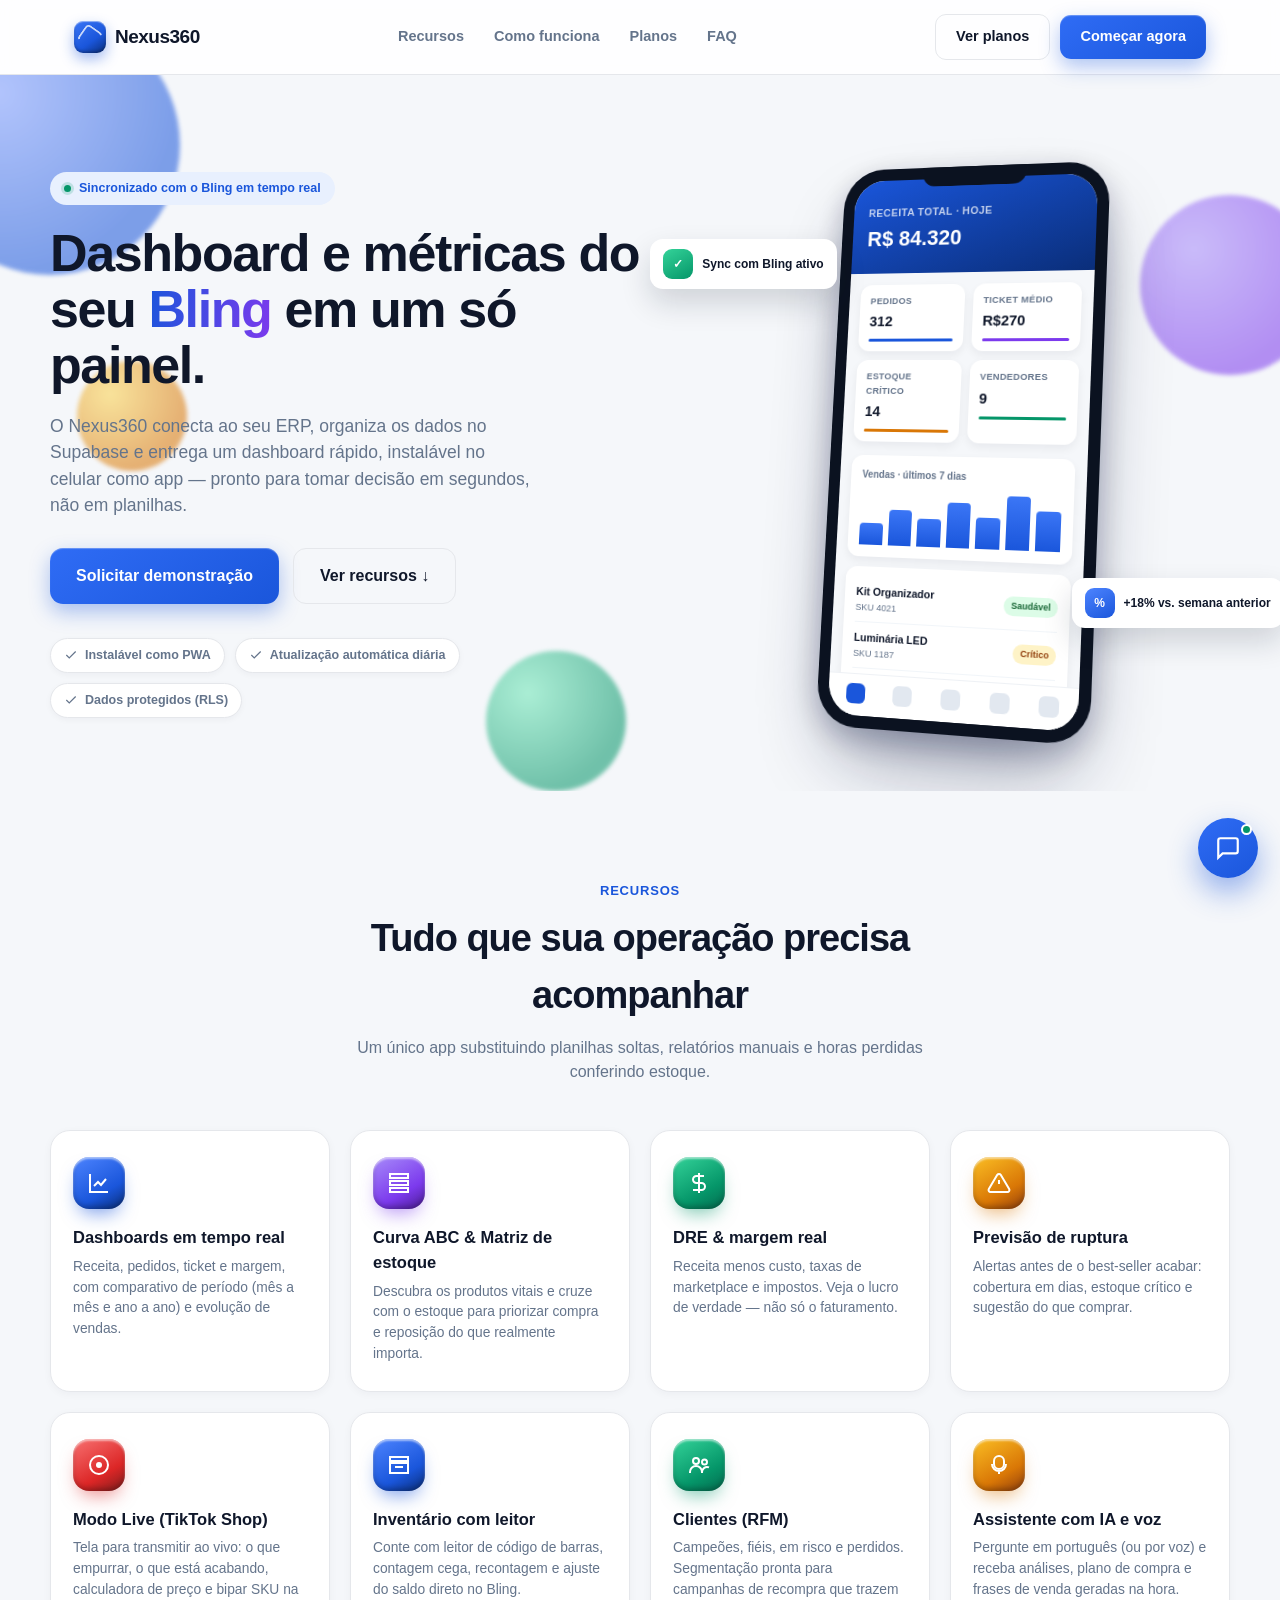
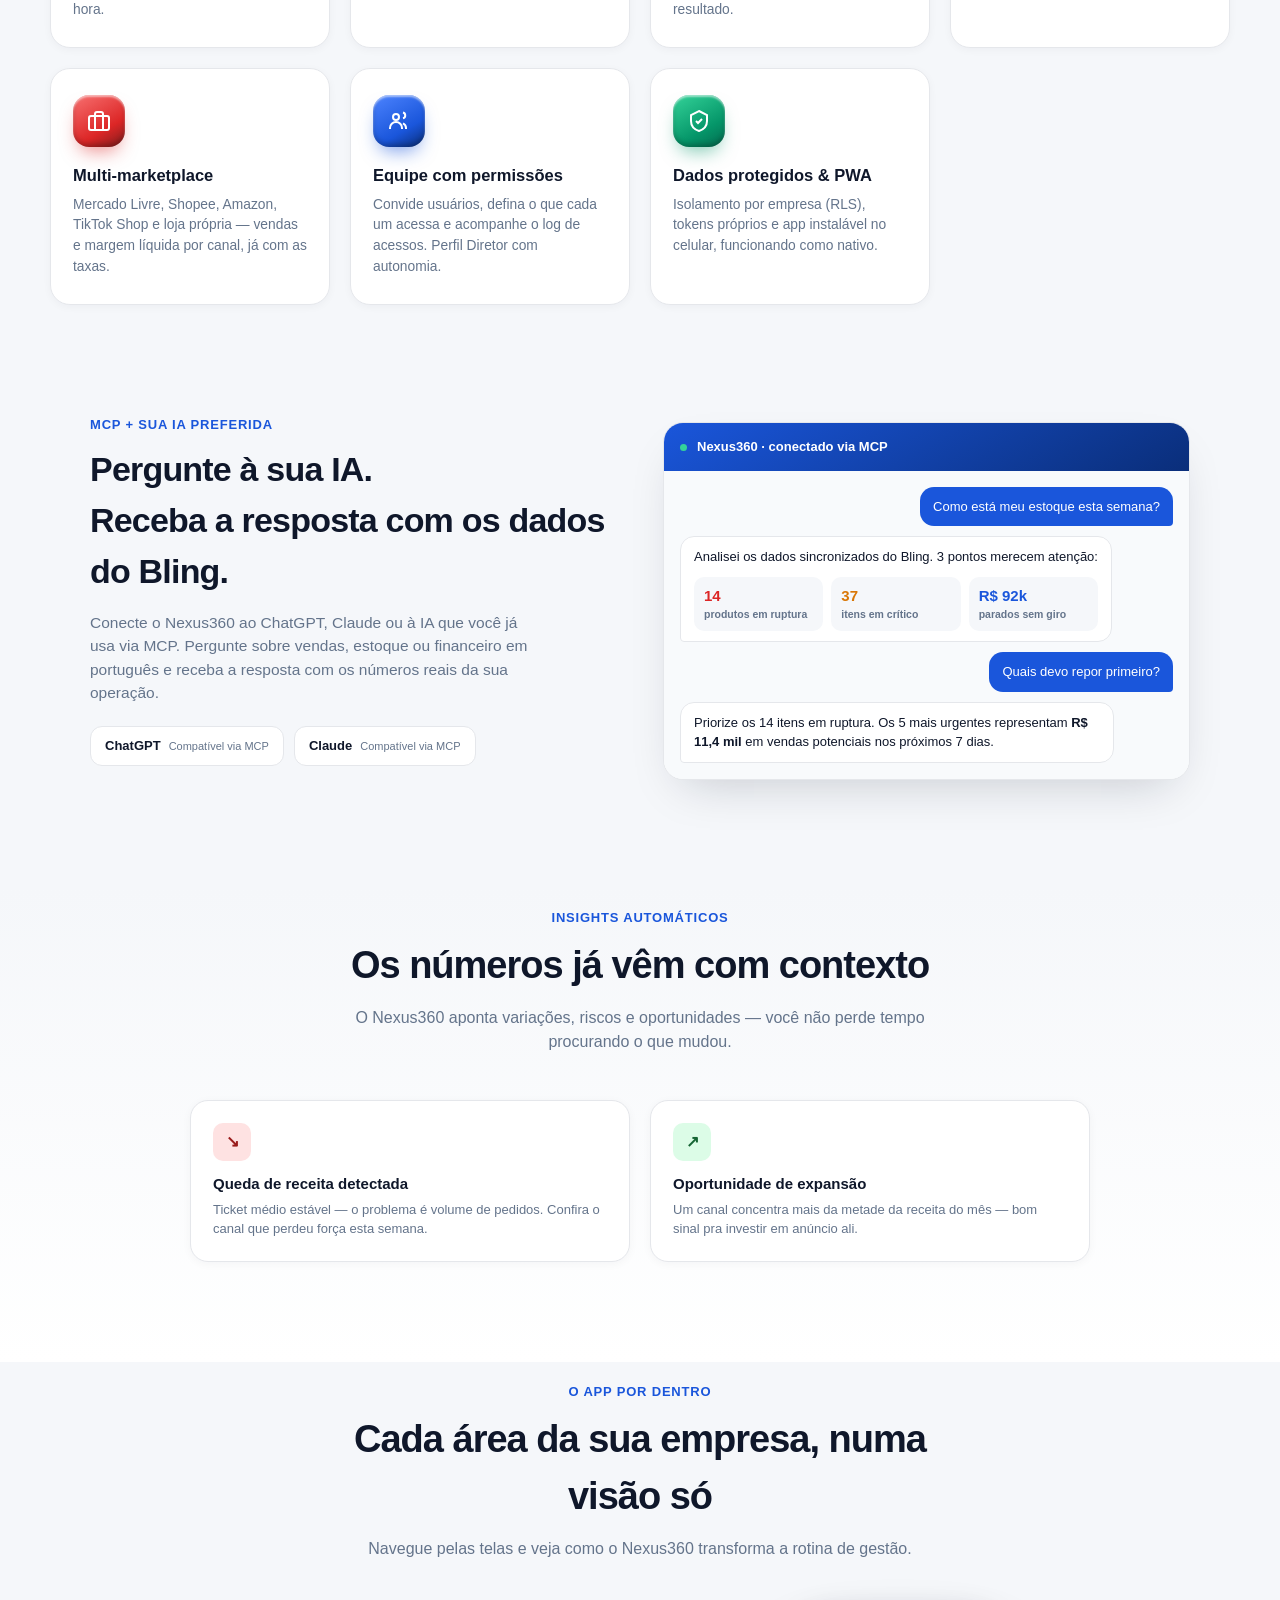
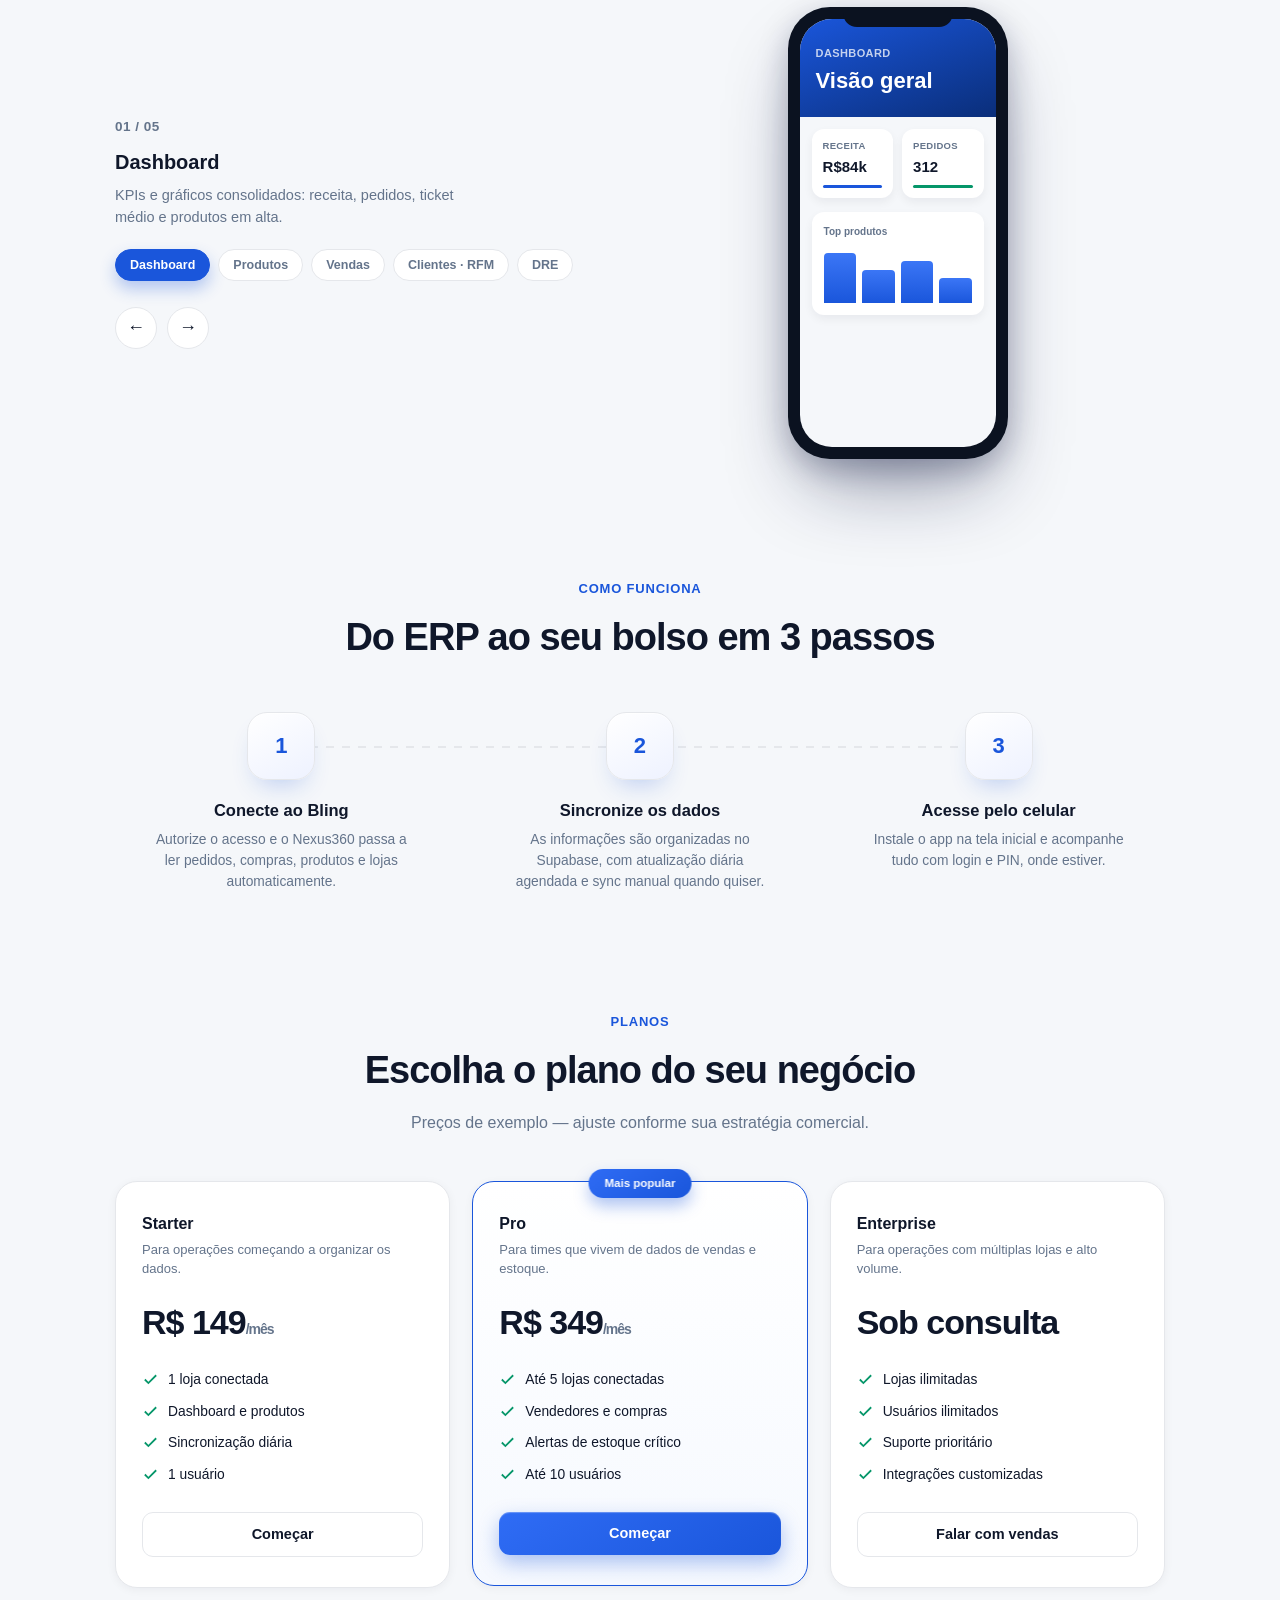
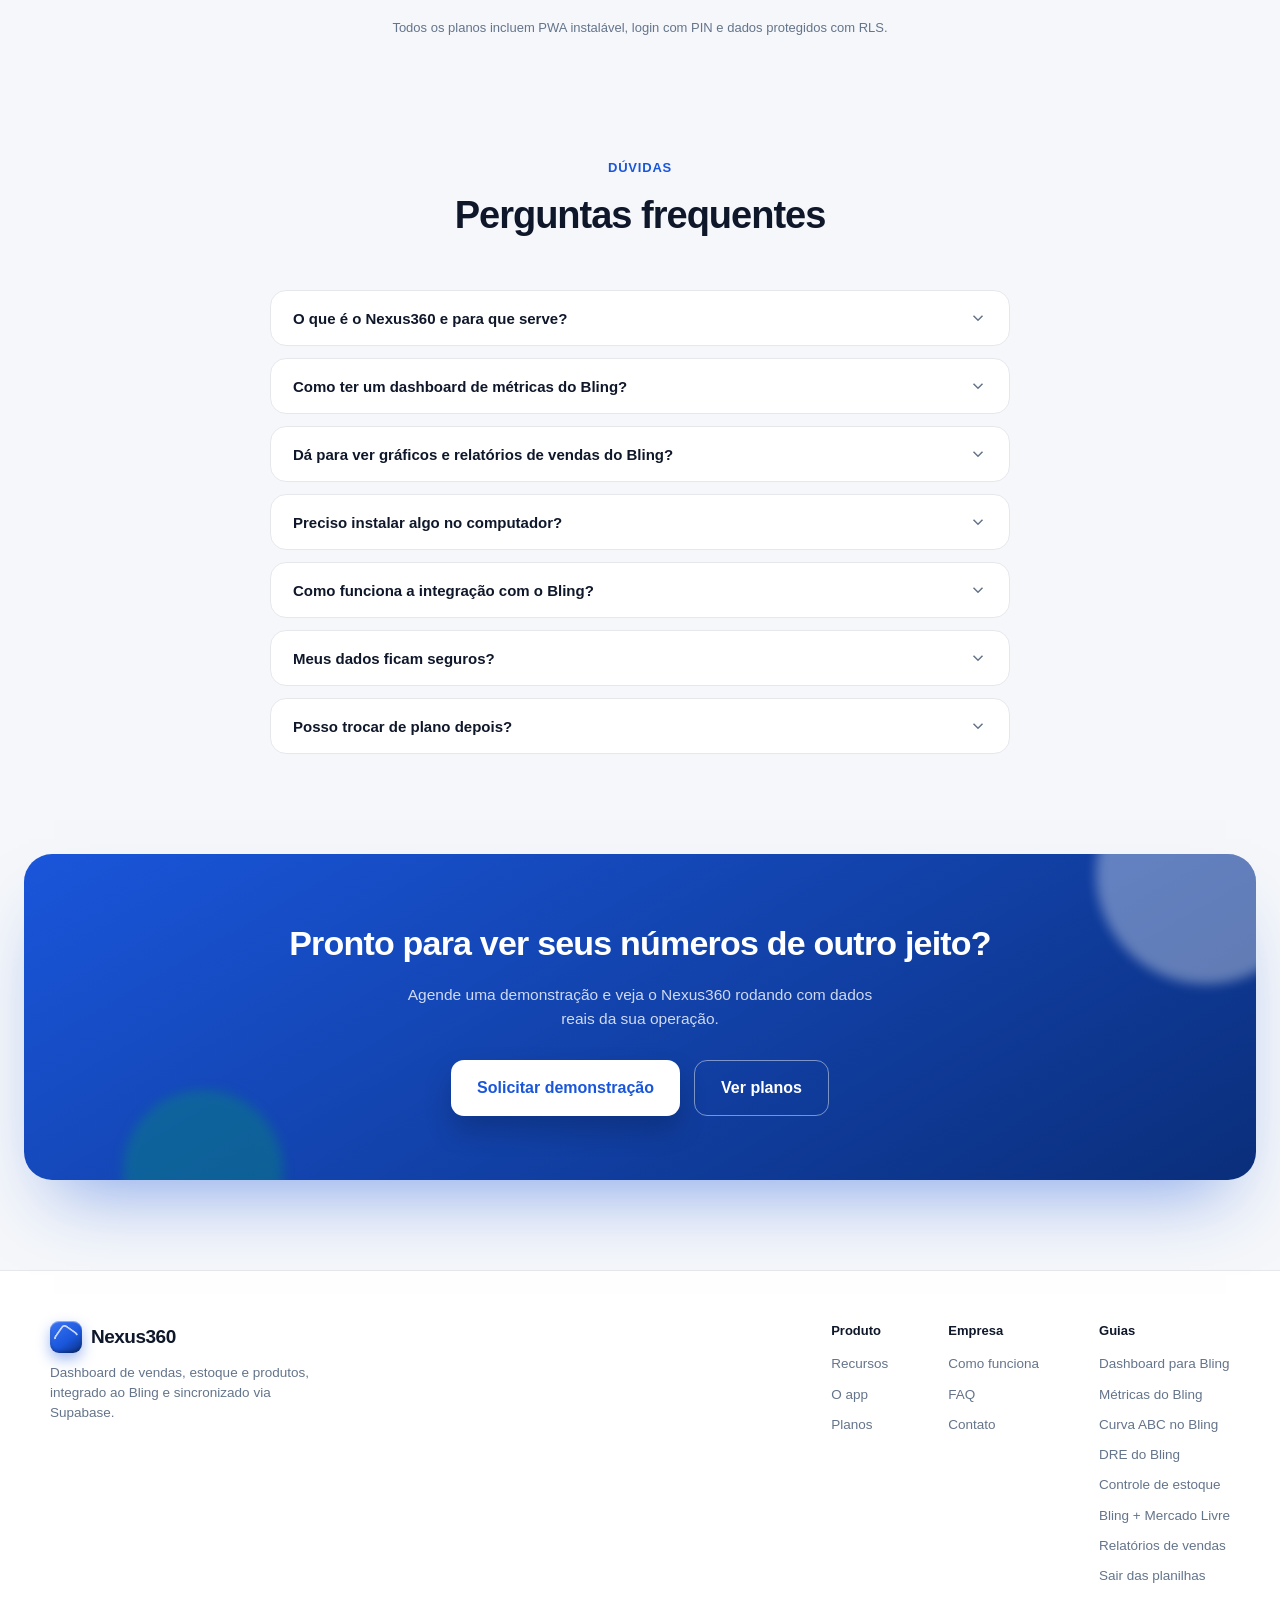
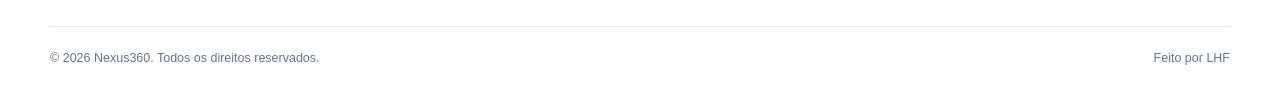
==== index.html @ 800cdcf2 "Adiciona seção MCP+IA, insights automáticos e carrossel de telas do app Inspirado no bierp.com.br, m" ====
<!DOCTYPE html>
<!-- build: 2026-07-01-2 -->
<html lang="pt-BR">
<head>
<meta charset="UTF-8">
<meta name="viewport" content="width=device-width, initial-scale=1.0">
<title>Nexus360 — Dashboard e Métricas para Bling | Vendas, Estoque, Curva ABC e DRE</title>
<meta name="description" content="Dashboard e métricas para o Bling: vendas, estoque, Curva ABC, DRE, margem real e previsão de ruptura. Integra ao Bling e aos marketplaces (Mercado Livre, Shopee, Amazon, TikTok Shop). Teste grátis 7 dias.">
<meta name="keywords" content="dashboard bling, métricas bling, relatórios bling, app para bling, curva ABC bling, DRE ecommerce, dashboard mercado livre, gestão de estoque bling, Nexus360">
<link rel="canonical" href="https://store.nexus360saas.com.br/">
<meta name="robots" content="index, follow">
<meta name="author" content="Nexus360">
<!-- Open Graph -->
<meta property="og:type" content="website">
<meta property="og:site_name" content="Nexus360">
<meta property="og:title" content="Nexus360 — Dashboard e Métricas para Bling">
<meta property="og:description" content="Vendas, estoque, Curva ABC, DRE e previsão de ruptura direto do seu Bling. Multi-marketplace. Teste grátis por 7 dias.">
<meta property="og:url" content="https://store.nexus360saas.com.br/">
<meta property="og:image" content="https://store.nexus360saas.com.br/icon-512.png">
<meta property="og:locale" content="pt_BR">
<meta name="twitter:card" content="summary_large_image">
<meta name="twitter:title" content="Nexus360 — Dashboard e Métricas para Bling">
<meta name="twitter:description" content="Dashboards, Curva ABC, DRE e previsão de ruptura direto do seu Bling. Teste grátis 7 dias.">
<meta name="twitter:image" content="https://store.nexus360saas.com.br/icon-512.png">
<!-- Dados estruturados: ajuda o Google a entender que é um software -->
<script type="application/ld+json">
{
  "@context": "https://schema.org",
  "@type": "SoftwareApplication",
  "name": "Nexus360",
  "applicationCategory": "BusinessApplication",
  "operatingSystem": "Web, Android, iOS",
  "description": "Dashboard e métricas para o Bling: vendas, estoque, Curva ABC, DRE, margem real e previsão de ruptura, integrado a Mercado Livre, Shopee, Amazon e TikTok Shop.",
  "url": "https://store.nexus360saas.com.br/",
  "inLanguage": "pt-BR",
  "offers": [
    { "@type": "Offer", "name": "Basic", "price": "149.90", "priceCurrency": "BRL" },
    { "@type": "Offer", "name": "Pro", "price": "399.90", "priceCurrency": "BRL" }
  ],
  "featureList": "Dashboards em tempo real, Curva ABC, DRE e margem real, Previsão de ruptura, Clientes RFM, Modo Live TikTok, Inventário com leitor, Integração Bling e marketplaces"
}
</script>
<script type="application/ld+json">
{
  "@context": "https://schema.org",
  "@type": "FAQPage",
  "mainEntity": [
    { "@type": "Question", "name": "O que é o Nexus360 e para que serve?", "acceptedAnswer": { "@type": "Answer", "text": "O Nexus360 é um dashboard e painel de métricas para o Bling. Transforma os dados do ERP em gráficos e relatórios: vendas, estoque, Curva ABC, DRE, margem real e previsão de ruptura, em tempo real." } },
    { "@type": "Question", "name": "Como ter um dashboard de métricas do Bling?", "acceptedAnswer": { "@type": "Answer", "text": "Crie sua conta, conecte o Bling em um clique e o Nexus360 monta o dashboard do Bling automaticamente, com faturamento, ticket médio, produtos mais vendidos e estoque em gráficos." } },
    { "@type": "Question", "name": "Dá para ver gráficos e relatórios de vendas do Bling?", "acceptedAnswer": { "@type": "Answer", "text": "Sim. Curva ABC, DRE com margem real, vendas por canal (Mercado Livre, Shopee, Amazon, TikTok Shop), evolução no tempo, RFM de clientes e cobertura de estoque, com download em PDF e Excel." } },
    { "@type": "Question", "name": "Como funciona a integração com o Bling?", "acceptedAnswer": { "@type": "Answer", "text": "Você autoriza o acesso via OAuth do Bling. Depois o Nexus360 sincroniza pedidos, compras, produtos e lojas automaticamente, com atualização diária e opção de sync manual." } }
  ]
}
</script>
<style>
:root{
  --blue:#1a56db;--blue2:#0a2e7a;--blue-l:#e8f0fe;
  --green:#059669;--orange:#d97706;--purple:#7c3aed;--red:#dc2626;
  --bg:#f5f7fa;--card:#ffffff;--text:#0f172a;--t2:#64748b;--bdr:#e5e7eb;
  --r:18px;
}
*{box-sizing:border-box;margin:0;padding:0}
html{scroll-behavior:smooth}
body{font-family:-apple-system,BlinkMacSystemFont,'Segoe UI',Roboto,sans-serif;background:var(--bg);color:var(--text);line-height:1.5;overflow-x:hidden}
a{text-decoration:none;color:inherit}
img{max-width:100%;display:block}
.wrap{max-width:1180px;margin:0 auto;padding:0 24px}
section{position:relative}

/* ---------- NAV ---------- */
header{position:sticky;top:0;z-index:100;background:rgba(255,255,255,.85);backdrop-filter:blur(10px);border-bottom:1px solid var(--bdr)}
nav{display:flex;align-items:center;justify-content:space-between;padding:14px 24px;max-width:1180px;margin:0 auto}
.logo{display:flex;align-items:center;gap:9px;font-weight:800;font-size:19px;letter-spacing:-.5px}
.logo-mark{width:32px;height:32px;border-radius:9px;background:linear-gradient(145deg,#3b76f6,var(--blue) 60%,var(--blue2));box-shadow:0 6px 14px rgba(26,86,219,.4), inset 0 1px 1px rgba(255,255,255,.5), inset 0 -2px 3px rgba(0,0,0,.25);position:relative}
.logo-mark::after{content:"";position:absolute;inset:6px;border-radius:5px;border:2px solid rgba(255,255,255,.75);border-right-color:transparent;border-bottom-color:transparent;transform:rotate(35deg)}
.nav-links{display:flex;gap:30px;font-size:14.5px;font-weight:600;color:var(--t2)}
.nav-links a:hover{color:var(--blue)}
.nav-cta{display:flex;gap:10px;align-items:center}
.btn{display:inline-flex;align-items:center;justify-content:center;gap:8px;padding:11px 20px;border-radius:11px;font-weight:700;font-size:14.5px;border:none;cursor:pointer;transition:transform .15s,box-shadow .15s}
.btn-primary{background:linear-gradient(145deg,#2f6cf5,var(--blue));color:#fff;box-shadow:0 8px 20px rgba(26,86,219,.35), inset 0 1px 1px rgba(255,255,255,.3)}
.btn-primary:hover{transform:translateY(-2px);box-shadow:0 12px 26px rgba(26,86,219,.45)}
.btn-ghost{background:transparent;color:var(--text);border:1.5px solid var(--bdr)}
.btn-ghost:hover{border-color:var(--blue);color:var(--blue)}
.btn-lg{padding:15px 26px;font-size:16px;border-radius:13px}
.menu-btn{display:none;background:none;border:none;font-size:22px;cursor:pointer}

/* ---------- HERO ---------- */
.hero{padding:84px 24px 60px;overflow:hidden;position:relative}
.hero-bg{position:absolute;inset:0;z-index:0;pointer-events:none}
.blob{position:absolute;border-radius:50%;filter:blur(2px);opacity:.55;animation:float 9s ease-in-out infinite}
.blob1{width:260px;height:260px;top:-60px;left:-80px;background:radial-gradient(circle at 30% 30%,#7c9bff,var(--blue) 70%);animation-delay:0s}
.blob2{width:180px;height:180px;top:120px;right:-40px;background:radial-gradient(circle at 30% 30%,#a78bfa,var(--purple) 70%);animation-delay:2s}
.blob3{width:140px;height:140px;bottom:0;left:38%;background:radial-gradient(circle at 30% 30%,#6ee7b7,var(--green) 70%);animation-delay:4s}
.blob4{width:110px;height:110px;top:40%;left:6%;background:radial-gradient(circle at 30% 30%,#fcd34d,var(--orange) 70%);animation-delay:1s}
@keyframes float{0%,100%{transform:translateY(0) translateX(0) rotate(0deg)}33%{transform:translateY(-24px) translateX(14px) rotate(8deg)}66%{transform:translateY(14px) translateX(-10px) rotate(-6deg)}}

.hero-grid{position:relative;z-index:1;display:grid;grid-template-columns:1.05fr .95fr;gap:50px;align-items:center;max-width:1180px;margin:0 auto}
.eyebrow{display:inline-flex;align-items:center;gap:8px;background:var(--blue-l);color:var(--blue);font-weight:700;font-size:12.5px;padding:7px 14px;border-radius:100px;margin-bottom:20px}
.eyebrow .dot{width:7px;height:7px;border-radius:50%;background:var(--green);box-shadow:0 0 0 3px rgba(5,150,105,.18)}
.hero h1{font-size:clamp(32px,4.4vw,52px);font-weight:800;letter-spacing:-1.4px;line-height:1.08;margin-bottom:20px}
.hero h1 span{background:linear-gradient(100deg,var(--blue),var(--purple));-webkit-background-clip:text;background-clip:text;color:transparent}
.hero p.lead{font-size:17.5px;color:var(--t2);max-width:490px;margin-bottom:30px}
.hero-actions{display:flex;gap:14px;flex-wrap:wrap;margin-bottom:34px}
.hero-note{font-size:13px;color:var(--t2);display:flex;align-items:center;gap:8px}
.badges-row{display:flex;flex-wrap:wrap;gap:10px;margin-top:26px}
.mini-badge{display:flex;align-items:center;gap:7px;background:#fff;border:1px solid var(--bdr);border-radius:100px;padding:7px 13px;font-size:12.5px;font-weight:600;color:var(--t2);box-shadow:0 2px 6px rgba(15,23,42,.04)}
.mini-badge svg{width:14px;height:14px;flex-shrink:0}

/* 3D phone */
.phone-stage{perspective:1400px;display:flex;justify-content:center;position:relative}
.phone{width:280px;height:572px;background:#0b1220;border-radius:42px;padding:12px;box-shadow:0 40px 80px -20px rgba(10,20,60,.45),0 10px 30px rgba(10,20,60,.25);transform:rotateY(-16deg) rotateX(6deg) rotateZ(1deg);transform-style:preserve-3d;transition:transform .15s ease-out;position:relative}
.phone::before{content:"";position:absolute;left:50%;top:0;transform:translateX(-50%);width:110px;height:20px;background:#0b1220;border-radius:0 0 14px 14px;z-index:3}
.phone-screen{width:100%;height:100%;background:var(--bg);border-radius:32px;overflow:hidden;position:relative}
.ph-topbar{background:linear-gradient(160deg,var(--blue) 0%,var(--blue2) 100%);padding:26px 16px 20px;color:#fff}
.ph-topbar .ttl{font-size:11px;opacity:.75;font-weight:600;letter-spacing:.4px}
.ph-topbar .val{font-size:22px;font-weight:800;margin-top:2px}
.ph-kpis{display:grid;grid-template-columns:1fr 1fr;gap:9px;padding:12px}
.ph-kpi{background:#fff;border-radius:12px;padding:10px 11px;box-shadow:0 4px 10px rgba(15,23,42,.06)}
.ph-kpi .l{font-size:9.5px;color:var(--t2);font-weight:700;text-transform:uppercase;letter-spacing:.3px}
.ph-kpi .v{font-size:15px;font-weight:800;margin-top:3px}
.ph-kpi .bar{height:3px;border-radius:2px;margin-top:7px}
.ph-chart{margin:2px 12px 10px;background:#fff;border-radius:12px;padding:12px;box-shadow:0 4px 10px rgba(15,23,42,.06)}
.ph-chart .l{font-size:10px;font-weight:700;color:var(--t2);margin-bottom:8px}
.ph-bars{display:flex;align-items:flex-end;gap:6px;height:56px}
.ph-bars i{flex:1;background:linear-gradient(180deg,#3b76f6,var(--blue));border-radius:4px 4px 0 0}
.ph-list{margin:0 12px;background:#fff;border-radius:12px;padding:10px 12px;box-shadow:0 4px 10px rgba(15,23,42,.06)}
.ph-row{display:flex;justify-content:space-between;align-items:center;padding:7px 0;border-bottom:1px solid #f1f5f9;font-size:11px}
.ph-row:last-child{border:none}
.ph-row .nm{font-weight:700}
.ph-row .sub{font-size:9.5px;color:var(--t2)}
.ph-row .tag{font-size:9px;font-weight:800;padding:3px 7px;border-radius:100px}
.tag-ok{background:#dcfce7;color:#166534}
.tag-warn{background:#fef3c7;color:#92400e}
.ph-nav{position:absolute;bottom:0;left:0;right:0;background:#fff;border-top:1px solid #eef1f5;display:flex;justify-content:space-around;padding:9px 4px 12px}
.ph-nav .it{width:20px;height:20px;border-radius:6px;background:#e2e8f0}
.ph-nav .it.on{background:var(--blue)}
.float-chip{position:absolute;background:#fff;border-radius:13px;padding:10px 13px;box-shadow:0 14px 30px rgba(15,23,42,.16);display:flex;align-items:center;gap:9px;font-size:12px;font-weight:700;animation:chipfloat 4.5s ease-in-out infinite}
.float-chip .ic{width:30px;height:30px;border-radius:9px;display:flex;align-items:center;justify-content:center;color:#fff;flex-shrink:0}
.chip1{top:14%;left:-8%;animation-delay:0s}
.chip2{bottom:18%;right:-10%;animation-delay:1.5s}
@keyframes chipfloat{0%,100%{transform:translateY(0)}50%{transform:translateY(-12px)}}

/* ---------- SECTION HEAD ---------- */
.sec-head{text-align:center;max-width:640px;margin:0 auto 46px}
.sec-tag{color:var(--blue);font-weight:700;font-size:13px;text-transform:uppercase;letter-spacing:.8px;margin-bottom:10px}
.sec-head h2{font-size:clamp(26px,3.4vw,38px);font-weight:800;letter-spacing:-1px;margin-bottom:12px}
.sec-head p{color:var(--t2);font-size:16px}

/* ---------- FEATURES (3D patch cards) ---------- */
.features{padding:90px 24px}
.feat-grid{display:grid;grid-template-columns:repeat(4,1fr);gap:20px;max-width:1180px;margin:0 auto}
.feat-card{background:var(--card);border-radius:20px;padding:26px 22px;border:1px solid var(--bdr);transform-style:preserve-3d;transition:transform .1s ease-out,box-shadow .2s;box-shadow:0 2px 8px rgba(15,23,42,.04)}
.feat-card:hover{box-shadow:0 26px 44px -18px rgba(15,23,42,.22)}
.patch{width:52px;height:52px;border-radius:16px;display:flex;align-items:center;justify-content:center;margin-bottom:16px;position:relative;transform:translateZ(20px)}
.patch svg{width:24px;height:24px;color:#fff;position:relative;z-index:2}
.patch::before{content:"";position:absolute;inset:0;border-radius:16px}
.patch::after{content:"";position:absolute;inset:0;border-radius:16px;box-shadow:inset 0 2px 2px rgba(255,255,255,.55),inset 0 -3px 5px rgba(0,0,0,.22)}
.p-blue::before{background:linear-gradient(150deg,#4d84ff,var(--blue) 65%,var(--blue2));box-shadow:0 10px 18px -6px rgba(26,86,219,.55)}
.p-green::before{background:linear-gradient(150deg,#34d399,var(--green) 65%,#046c50);box-shadow:0 10px 18px -6px rgba(5,150,105,.5)}
.p-orange::before{background:linear-gradient(150deg,#fbbf24,var(--orange) 65%,#92400e);box-shadow:0 10px 18px -6px rgba(217,119,6,.5)}
.p-purple::before{background:linear-gradient(150deg,#a78bfa,var(--purple) 65%,#4c1d95);box-shadow:0 10px 18px -6px rgba(124,58,237,.5)}
.p-red::before{background:linear-gradient(150deg,#f87171,var(--red) 65%,#7f1d1d);box-shadow:0 10px 18px -6px rgba(220,38,38,.5)}
.feat-card h3{font-size:16.5px;font-weight:700;margin-bottom:7px;transform:translateZ(10px)}
.feat-card p{font-size:13.8px;color:var(--t2);transform:translateZ(10px)}

/* ---------- SHOWCASE ---------- */
.showcase{padding:30px 24px 100px;background:linear-gradient(180deg,#fff,var(--bg))}
.show-grid{display:grid;grid-template-columns:repeat(3,1fr);gap:24px;max-width:1050px;margin:0 auto}
.show-phone{transform:rotateY(0) rotateX(0);transform-style:preserve-3d;transition:transform .15s ease-out}
.show-phone .phone{width:220px;height:452px;transform:none;margin:0 auto}
.show-lbl{text-align:center;margin-top:16px;font-weight:700;font-size:14.5px}
.show-lbl span{display:block;font-weight:500;font-size:12.5px;color:var(--t2);margin-top:2px}

/* ---------- CAROUSEL (telas do app) ---------- */
.showcase2{padding:20px 24px 100px}
.car-wrap{max-width:1050px;margin:0 auto;display:grid;grid-template-columns:1fr 1.15fr;gap:50px;align-items:center}
.car-count{color:var(--t2);font-weight:700;font-size:13.5px;letter-spacing:.5px;margin-bottom:10px}
.car-tabs{display:flex;flex-wrap:wrap;gap:8px;margin:20px 0 26px}
.car-tab{background:#fff;border:1px solid var(--bdr);border-radius:100px;padding:8px 14px;font-size:12.5px;font-weight:700;color:var(--t2);cursor:pointer;transition:.15s}
.car-tab.on{background:var(--blue);border-color:var(--blue);color:#fff;box-shadow:0 8px 16px rgba(26,86,219,.3)}
.car-nav{display:flex;gap:10px}
.car-btn{width:42px;height:42px;border-radius:50%;background:#fff;border:1.5px solid var(--bdr);cursor:pointer;display:flex;align-items:center;justify-content:center;font-size:18px;color:var(--text);transition:.15s}
.car-btn:hover{border-color:var(--blue);color:var(--blue)}
.car-stage{position:relative;display:flex;justify-content:center;min-height:452px}
.car-slide{position:absolute;inset:0;display:flex;justify-content:center;opacity:0;transform:translateX(24px);transition:opacity .35s,transform .35s;pointer-events:none}
.car-slide.on{opacity:1;transform:translateX(0);pointer-events:auto}
.car-slide .phone{width:220px;height:452px;transform:none;margin:0}

/* ---------- MCP + IA ---------- */
.mcpai{padding:20px 24px 100px}
.mcp-grid{display:grid;grid-template-columns:1fr 1fr;gap:46px;align-items:center;max-width:1100px;margin:0 auto}
.mcp-badges{display:flex;gap:10px;margin-bottom:22px;flex-wrap:wrap}
.mcp-badge{display:flex;align-items:center;gap:8px;background:#fff;border:1px solid var(--bdr);border-radius:12px;padding:9px 14px;font-size:13px;font-weight:700}
.mcp-badge small{display:block;font-weight:500;color:var(--t2);font-size:11px}
.mcp-panel{background:#fff;border:1px solid var(--bdr);border-radius:20px;overflow:hidden;box-shadow:0 20px 46px -20px rgba(15,23,42,.22)}
.mcp-head{background:linear-gradient(150deg,var(--blue),var(--blue2));color:#fff;padding:14px 16px;display:flex;align-items:center;gap:10px;font-size:13px;font-weight:700}
.mcp-head .d{width:7px;height:7px;border-radius:50%;background:#34d399}
.mcp-body{padding:16px;display:flex;flex-direction:column;gap:10px;background:#f8fafc;max-height:340px;overflow:auto}
.mcp-msg{max-width:88%;padding:10px 13px;border-radius:14px;font-size:13px;line-height:1.5}
.mcp-msg.user{align-self:flex-end;background:var(--blue);color:#fff;border-bottom-right-radius:4px}
.mcp-msg.bot{align-self:flex-start;background:#fff;border:1px solid var(--bdr);border-bottom-left-radius:4px}
.mcp-mini{display:flex;gap:8px;margin-top:10px;flex-wrap:wrap}
.mcp-mini b{display:block;font-size:15px}
.mcp-mini .c{flex:1;min-width:90px;background:var(--bg);border-radius:10px;padding:8px 10px;font-size:10.5px;color:var(--t2);font-weight:700}

/* ---------- INSIGHTS ---------- */
.insights{padding:20px 24px 100px;background:linear-gradient(180deg,var(--bg),#fff)}
.ins-grid{display:grid;grid-template-columns:1fr 1fr;gap:20px;max-width:900px;margin:0 auto}
.ins-card{background:#fff;border:1px solid var(--bdr);border-radius:18px;padding:22px;box-shadow:0 2px 10px rgba(15,23,42,.04)}
.ins-ic{width:38px;height:38px;border-radius:10px;display:flex;align-items:center;justify-content:center;font-weight:800;margin-bottom:12px}
.ins-card h4{font-size:15px;font-weight:700;margin-bottom:4px}
.ins-card p{font-size:13px;color:var(--t2)}

/* ---------- HOW IT WORKS ---------- */
.how{padding:20px 24px 100px}
.how-grid{display:grid;grid-template-columns:repeat(3,1fr);gap:26px;max-width:1050px;margin:0 auto;position:relative}
.how-grid::before{content:"";position:absolute;top:34px;left:14%;right:14%;height:2px;background:repeating-linear-gradient(90deg,var(--bdr) 0 8px,transparent 8px 16px);z-index:0}
.how-card{position:relative;z-index:1;text-align:center}
.how-num{width:68px;height:68px;border-radius:20px;background:linear-gradient(150deg,#fff,#eef2ff);border:1px solid var(--bdr);display:flex;align-items:center;justify-content:center;font-weight:800;font-size:22px;color:var(--blue);margin:0 auto 18px;box-shadow:0 14px 26px -12px rgba(26,86,219,.3),inset 0 1px 1px rgba(255,255,255,.8)}
.how-card h3{font-size:16.5px;font-weight:700;margin-bottom:8px}
.how-card p{font-size:13.8px;color:var(--t2);max-width:260px;margin:0 auto}

/* ---------- PRICING ---------- */
.pricing{padding:20px 24px 100px}
.price-grid{display:grid;grid-template-columns:repeat(3,1fr);gap:22px;max-width:1050px;margin:0 auto;align-items:start}
.price-card{background:var(--card);border:1.5px solid var(--bdr);border-radius:22px;padding:30px 26px;transform-style:preserve-3d;transition:transform .1s ease-out,box-shadow .2s;box-shadow:0 2px 10px rgba(15,23,42,.05)}
.price-card:hover{box-shadow:0 30px 50px -20px rgba(15,23,42,.25)}
.price-card.pop{border-color:var(--blue);position:relative;background:linear-gradient(180deg,#fff,var(--blue-l) 250%)}
.pop-tag{position:absolute;top:-13px;left:50%;transform:translateX(-50%);background:linear-gradient(145deg,#2f6cf5,var(--blue));color:#fff;font-size:11.5px;font-weight:800;padding:6px 16px;border-radius:100px;box-shadow:0 8px 16px rgba(26,86,219,.35)}
.plan-name{font-weight:700;font-size:16px;margin-bottom:4px}
.plan-desc{font-size:13px;color:var(--t2);margin-bottom:18px}
.plan-price{font-size:34px;font-weight:800;letter-spacing:-1px}
.plan-price span{font-size:14px;font-weight:600;color:var(--t2)}
.plan-list{margin:22px 0 26px;display:flex;flex-direction:column;gap:11px}
.plan-list li{list-style:none;display:flex;gap:9px;align-items:flex-start;font-size:13.8px;color:var(--text)}
.plan-list svg{width:17px;height:17px;color:var(--green);flex-shrink:0;margin-top:1px}
.price-note{text-align:center;font-size:13px;color:var(--t2);margin-top:30px}

/* ---------- FAQ ---------- */
.faq{padding:20px 24px 100px}
.faq-list{max-width:740px;margin:0 auto;display:flex;flex-direction:column;gap:12px}
.faq-item{background:var(--card);border:1px solid var(--bdr);border-radius:16px;overflow:hidden}
.faq-q{width:100%;text-align:left;padding:18px 22px;background:none;border:none;font-size:15px;font-weight:700;cursor:pointer;display:flex;justify-content:space-between;align-items:center;gap:12px;color:var(--text)}
.faq-q .chev{transition:transform .2s;color:var(--t2);flex-shrink:0}
.faq-item.open .faq-q .chev{transform:rotate(180deg)}
.faq-a{max-height:0;overflow:hidden;transition:max-height .25s ease}
.faq-a p{padding:0 22px 18px;font-size:13.8px;color:var(--t2)}

/* ---------- FINAL CTA ---------- */
.cta-final{margin:0 24px 90px;border-radius:28px;padding:64px 40px;text-align:center;position:relative;overflow:hidden;background:linear-gradient(150deg,var(--blue) 0%,var(--blue2) 100%);box-shadow:0 40px 70px -30px rgba(26,86,219,.5)}
.cta-final::before,.cta-final::after{content:"";position:absolute;border-radius:50%;filter:blur(6px);opacity:.35}
.cta-final::before{width:220px;height:220px;background:#fff;top:-90px;right:-60px}
.cta-final::after{width:160px;height:160px;background:var(--green);bottom:-70px;left:8%}
.cta-final h2{position:relative;color:#fff;font-size:clamp(24px,3.2vw,34px);font-weight:800;letter-spacing:-.8px;margin-bottom:14px}
.cta-final p{position:relative;color:rgba(255,255,255,.8);max-width:480px;margin:0 auto 30px;font-size:15.5px}
.cta-final .btn-primary{background:#fff;color:var(--blue);box-shadow:0 14px 28px rgba(0,0,0,.2)}
.cta-final .actions{position:relative;display:flex;gap:14px;justify-content:center;flex-wrap:wrap}
.btn-outline-w{background:transparent;color:#fff;border:1.5px solid rgba(255,255,255,.45)}
.btn-outline-w:hover{border-color:#fff}

/* ---------- FOOTER ---------- */
footer{padding:50px 24px 30px;border-top:1px solid var(--bdr);background:#fff}
.foot-grid{max-width:1180px;margin:0 auto;display:flex;justify-content:space-between;flex-wrap:wrap;gap:30px;padding-bottom:30px}
.foot-brand p{color:var(--t2);font-size:13.5px;max-width:260px;margin-top:10px}
.foot-cols{display:flex;gap:60px;flex-wrap:wrap}
.foot-col h4{font-size:13px;font-weight:700;margin-bottom:14px;color:var(--text)}
.foot-col a{display:block;font-size:13.5px;color:var(--t2);margin-bottom:10px}
.foot-col a:hover{color:var(--blue)}
.foot-bottom{max-width:1180px;margin:0 auto;display:flex;justify-content:space-between;flex-wrap:wrap;gap:10px;padding-top:22px;border-top:1px solid var(--bdr);font-size:12.5px;color:var(--t2)}

/* ---------- RESPONSIVE ---------- */
@media(max-width:960px){
  .nav-links{display:none}
  .menu-btn{display:block}
  .hero-grid{grid-template-columns:1fr;text-align:center}
  .hero p.lead{margin:0 auto 30px}
  .hero-actions,.badges-row{justify-content:center}
  .phone-stage{margin-top:20px}
  .feat-grid{grid-template-columns:repeat(2,1fr)}
  .show-grid{grid-template-columns:1fr;max-width:280px}
  .how-grid{grid-template-columns:1fr;gap:36px}
  .how-grid::before{display:none}
  .price-grid{grid-template-columns:1fr;max-width:380px}
  .car-wrap{grid-template-columns:1fr;text-align:center}
  .car-nav{justify-content:center}
  .mcp-grid{grid-template-columns:1fr}
  .ins-grid{grid-template-columns:1fr;max-width:420px}
}
@media(max-width:520px){
  .feat-grid{grid-template-columns:1fr}
  .float-chip{display:none}
}
</style>
</head>
<body>

<header>
  <nav>
    <div class="logo"><span class="logo-mark"></span>Nexus360</div>
    <div class="nav-links">
      <a href="#recursos">Recursos</a>
      <a href="#como-funciona">Como funciona</a>
      <a href="#planos">Planos</a>
      <a href="#faq">FAQ</a>
    </div>
    <div class="nav-cta">
      <a href="#planos" class="btn btn-ghost">Ver planos</a>
      <a href="#cta" class="btn btn-primary">Começar agora</a>
    </div>
    <button class="menu-btn" aria-label="menu">☰</button>
  </nav>
</header>

<section class="hero">
  <div class="hero-bg">
    <div class="blob blob1"></div>
    <div class="blob blob2"></div>
    <div class="blob blob3"></div>
    <div class="blob blob4"></div>
  </div>
  <div class="hero-grid">
    <div>
      <div class="eyebrow"><span class="dot"></span> Sincronizado com o Bling em tempo real</div>
      <h1>Dashboard e métricas do seu <span>Bling</span> em um só painel.</h1>
      <p class="lead">O Nexus360 conecta ao seu ERP, organiza os dados no Supabase e entrega um dashboard rápido, instalável no celular como app — pronto para tomar decisão em segundos, não em planilhas.</p>
      <div class="hero-actions">
        <a href="#cta" class="btn btn-primary btn-lg">Solicitar demonstração</a>
        <a href="#recursos" class="btn btn-ghost btn-lg">Ver recursos ↓</a>
      </div>
      <div class="badges-row">
        <div class="mini-badge"><svg viewBox="0 0 24 24" fill="none" stroke="currentColor" stroke-width="2"><path d="M20 6L9 17l-5-5"/></svg> Instalável como PWA</div>
        <div class="mini-badge"><svg viewBox="0 0 24 24" fill="none" stroke="currentColor" stroke-width="2"><path d="M20 6L9 17l-5-5"/></svg> Atualização automática diária</div>
        <div class="mini-badge"><svg viewBox="0 0 24 24" fill="none" stroke="currentColor" stroke-width="2"><path d="M20 6L9 17l-5-5"/></svg> Dados protegidos (RLS)</div>
      </div>
    </div>
    <div class="phone-stage" id="phoneStage">
      <div class="phone" id="heroPhone">
        <div class="phone-screen">
          <div class="ph-topbar">
            <div class="ttl">RECEITA TOTAL · HOJE</div>
            <div class="val">R$ 84.320</div>
          </div>
          <div class="ph-kpis">
            <div class="ph-kpi"><div class="l">Pedidos</div><div class="v">312</div><div class="bar" style="background:var(--blue)"></div></div>
            <div class="ph-kpi"><div class="l">Ticket Médio</div><div class="v">R$270</div><div class="bar" style="background:var(--purple)"></div></div>
            <div class="ph-kpi"><div class="l">Estoque Crítico</div><div class="v">14</div><div class="bar" style="background:var(--orange)"></div></div>
            <div class="ph-kpi"><div class="l">Vendedores</div><div class="v">9</div><div class="bar" style="background:var(--green)"></div></div>
          </div>
          <div class="ph-chart">
            <div class="l">Vendas · últimos 7 dias</div>
            <div class="ph-bars">
              <i style="height:40%"></i><i style="height:65%"></i><i style="height:50%"></i>
              <i style="height:80%"></i><i style="height:55%"></i><i style="height:95%"></i><i style="height:70%"></i>
            </div>
          </div>
          <div class="ph-list">
            <div class="ph-row"><div><div class="nm">Kit Organizador</div><div class="sub">SKU 4021</div></div><span class="tag tag-ok">Saudável</span></div>
            <div class="ph-row"><div><div class="nm">Luminária LED</div><div class="sub">SKU 1187</div></div><span class="tag tag-warn">Crítico</span></div>
            <div class="ph-row"><div><div class="nm">Mochila Urbana</div><div class="sub">SKU 3390</div></div><span class="tag tag-ok">Saudável</span></div>
          </div>
          <div class="ph-nav">
            <div class="it on"></div><div class="it"></div><div class="it"></div><div class="it"></div><div class="it"></div>
          </div>
        </div>
      </div>
      <div class="float-chip chip1"><div class="ic" style="background:linear-gradient(150deg,#34d399,var(--green))">✓</div>Sync com Bling ativo</div>
      <div class="float-chip chip2"><div class="ic" style="background:linear-gradient(150deg,#4d84ff,var(--blue))">%</div>+18% vs. semana anterior</div>
    </div>
  </div>
</section>

<section class="features" id="recursos">
  <div class="sec-head">
    <div class="sec-tag">Recursos</div>
    <h2>Tudo que sua operação precisa acompanhar</h2>
    <p>Um único app substituindo planilhas soltas, relatórios manuais e horas perdidas conferindo estoque.</p>
  </div>
  <div class="feat-grid">
    <div class="feat-card tilt">
      <div class="patch p-blue"><svg viewBox="0 0 24 24" fill="none" stroke="currentColor" stroke-width="2"><path d="M3 3v18h18M7 15l4-4 3 3 5-6"/></svg></div>
      <h3>Dashboards em tempo real</h3>
      <p>Receita, pedidos, ticket e margem, com comparativo de período (mês a mês e ano a ano) e evolução de vendas.</p>
    </div>
    <div class="feat-card tilt">
      <div class="patch p-purple"><svg viewBox="0 0 24 24" fill="none" stroke="currentColor" stroke-width="2"><path d="M3 3h18v4H3zM3 10h18v4H3zM3 17h18v4H3z"/></svg></div>
      <h3>Curva ABC & Matriz de estoque</h3>
      <p>Descubra os produtos vitais e cruze com o estoque para priorizar compra e reposição do que realmente importa.</p>
    </div>
    <div class="feat-card tilt">
      <div class="patch p-green"><svg viewBox="0 0 24 24" fill="none" stroke="currentColor" stroke-width="2"><path d="M12 2v20M17 5H9.5a3.5 3.5 0 0 0 0 7h5a3.5 3.5 0 0 1 0 7H6"/></svg></div>
      <h3>DRE & margem real</h3>
      <p>Receita menos custo, taxas de marketplace e impostos. Veja o lucro de verdade — não só o faturamento.</p>
    </div>
    <div class="feat-card tilt">
      <div class="patch p-orange"><svg viewBox="0 0 24 24" fill="none" stroke="currentColor" stroke-width="2"><path d="M10.29 3.86L1.82 18a2 2 0 0 0 1.71 3h16.94a2 2 0 0 0 1.71-3L13.71 3.86a2 2 0 0 0-3.42 0z"/><path d="M12 9v4M12 17h.01"/></svg></div>
      <h3>Previsão de ruptura</h3>
      <p>Alertas antes de o best-seller acabar: cobertura em dias, estoque crítico e sugestão do que comprar.</p>
    </div>
    <div class="feat-card tilt">
      <div class="patch p-red"><svg viewBox="0 0 24 24" fill="none" stroke="currentColor" stroke-width="2"><circle cx="12" cy="12" r="9"/><circle cx="12" cy="12" r="3" fill="currentColor" stroke="none"/></svg></div>
      <h3>Modo Live (TikTok Shop)</h3>
      <p>Tela para transmitir ao vivo: o que empurrar, o que está acabando, calculadora de preço e bipar SKU na hora.</p>
    </div>
    <div class="feat-card tilt">
      <div class="patch p-blue"><svg viewBox="0 0 24 24" fill="none" stroke="currentColor" stroke-width="2"><path d="M3 4h18v4H3zM3 10h18v10H3z"/><path d="M8 14h8"/></svg></div>
      <h3>Inventário com leitor</h3>
      <p>Conte com leitor de código de barras, contagem cega, recontagem e ajuste do saldo direto no Bling.</p>
    </div>
    <div class="feat-card tilt">
      <div class="patch p-green"><svg viewBox="0 0 24 24" fill="none" stroke="currentColor" stroke-width="2"><circle cx="9" cy="8" r="3"/><path d="M3 20v-1a6 6 0 0 1 12 0v1"/><circle cx="17.5" cy="9" r="2.5"/><path d="M15 20v-1a5 5 0 0 1 7-4.6"/></svg></div>
      <h3>Clientes (RFM)</h3>
      <p>Campeões, fiéis, em risco e perdidos. Segmentação pronta para campanhas de recompra que trazem resultado.</p>
    </div>
    <div class="feat-card tilt">
      <div class="patch p-orange"><svg viewBox="0 0 24 24" fill="none" stroke="currentColor" stroke-width="2"><path d="M12 3a5 5 0 0 0-5 5v3a5 5 0 0 0 10 0V8a5 5 0 0 0-5-5z"/><path d="M5 11a7 7 0 0 0 14 0M12 18v3"/></svg></div>
      <h3>Assistente com IA e voz</h3>
      <p>Pergunte em português (ou por voz) e receba análises, plano de compra e frases de venda geradas na hora.</p>
    </div>
    <div class="feat-card tilt">
      <div class="patch p-red"><svg viewBox="0 0 24 24" fill="none" stroke="currentColor" stroke-width="2"><rect x="2" y="7" width="20" height="14" rx="2"/><path d="M16 21V5a2 2 0 0 0-2-2h-4a2 2 0 0 0-2 2v16"/></svg></div>
      <h3>Multi-marketplace</h3>
      <p>Mercado Livre, Shopee, Amazon, TikTok Shop e loja própria — vendas e margem líquida por canal, já com as taxas.</p>
    </div>
    <div class="feat-card tilt">
      <div class="patch p-blue"><svg viewBox="0 0 24 24" fill="none" stroke="currentColor" stroke-width="2"><circle cx="9" cy="8" r="3"/><path d="M3 20v-1a6 6 0 0 1 12 0v1M16 3.5a3 3 0 0 1 0 5.8M19 20v-1a5 5 0 0 0-3-4.6"/></svg></div>
      <h3>Equipe com permissões</h3>
      <p>Convide usuários, defina o que cada um acessa e acompanhe o log de acessos. Perfil Diretor com autonomia.</p>
    </div>
    <div class="feat-card tilt">
      <div class="patch p-green"><svg viewBox="0 0 24 24" fill="none" stroke="currentColor" stroke-width="2"><path d="M12 2l8 4v6c0 5-3.5 8.5-8 10-4.5-1.5-8-5-8-10V6z"/><path d="M9 12l2 2 4-4"/></svg></div>
      <h3>Dados protegidos & PWA</h3>
      <p>Isolamento por empresa (RLS), tokens próprios e app instalável no celular, funcionando como nativo.</p>
    </div>
  </div>
</section>

<section class="mcpai" id="ia">
  <div class="mcp-grid">
    <div>
      <div class="sec-tag" style="text-align:left">MCP + sua IA preferida</div>
      <h2 style="font-size:clamp(24px,3vw,34px);font-weight:800;letter-spacing:-.8px;margin-bottom:14px">Pergunte à sua IA.<br>Receba a resposta com os dados do Bling.</h2>
      <p style="color:var(--t2);font-size:15.5px;max-width:440px;margin-bottom:22px">Conecte o Nexus360 ao ChatGPT, Claude ou à IA que você já usa via MCP. Pergunte sobre vendas, estoque ou financeiro em português e receba a resposta com os números reais da sua operação.</p>
      <div class="mcp-badges">
        <div class="mcp-badge">ChatGPT<small>Compatível via MCP</small></div>
        <div class="mcp-badge">Claude<small>Compatível via MCP</small></div>
      </div>
    </div>
    <div class="mcp-panel tilt-soft">
      <div class="mcp-head"><span class="d"></span> Nexus360 · conectado via MCP</div>
      <div class="mcp-body">
        <div class="mcp-msg user">Como está meu estoque esta semana?</div>
        <div class="mcp-msg bot">
          Analisei os dados sincronizados do Bling. 3 pontos merecem atenção:
          <div class="mcp-mini">
            <div class="c"><b style="color:var(--red)">14</b>produtos em ruptura</div>
            <div class="c"><b style="color:var(--orange)">37</b>itens em crítico</div>
            <div class="c"><b style="color:var(--blue)">R$ 92k</b>parados sem giro</div>
          </div>
        </div>
        <div class="mcp-msg user">Quais devo repor primeiro?</div>
        <div class="mcp-msg bot">Priorize os 14 itens em ruptura. Os 5 mais urgentes representam <b>R$ 11,4 mil</b> em vendas potenciais nos próximos 7 dias.</div>
      </div>
    </div>
  </div>
</section>

<section class="insights">
  <div class="sec-head">
    <div class="sec-tag">Insights automáticos</div>
    <h2>Os números já vêm com contexto</h2>
    <p>O Nexus360 aponta variações, riscos e oportunidades — você não perde tempo procurando o que mudou.</p>
  </div>
  <div class="ins-grid">
    <div class="ins-card tilt">
      <div class="ins-ic" style="background:#fee2e2;color:#991b1b">↘</div>
      <h4>Queda de receita detectada</h4>
      <p>Ticket médio estável — o problema é volume de pedidos. Confira o canal que perdeu força esta semana.</p>
    </div>
    <div class="ins-card tilt">
      <div class="ins-ic" style="background:#dcfce7;color:#166534">↗</div>
      <h4>Oportunidade de expansão</h4>
      <p>Um canal concentra mais da metade da receita do mês — bom sinal pra investir em anúncio ali.</p>
    </div>
  </div>
</section>

<section class="showcase2" id="produto">
  <div class="sec-head">
    <div class="sec-tag">O app por dentro</div>
    <h2>Cada área da sua empresa, numa visão só</h2>
    <p>Navegue pelas telas e veja como o Nexus360 transforma a rotina de gestão.</p>
  </div>
  <div class="car-wrap">
    <div>
      <div class="car-count" id="carCount">01 / 05</div>
      <h3 id="carTitle" style="font-size:20px;font-weight:800;margin-bottom:8px">Dashboard</h3>
      <p id="carDesc" style="color:var(--t2);font-size:14.5px;max-width:340px">KPIs e gráficos consolidados: receita, pedidos, ticket médio e produtos em alta.</p>
      <div class="car-tabs" id="carTabs"></div>
      <div class="car-nav">
        <button class="car-btn" id="carPrev" aria-label="Anterior">←</button>
        <button class="car-btn" id="carNext" aria-label="Próxima">→</button>
      </div>
    </div>
    <div class="car-stage" id="carStage">
      <div class="car-slide on">
        <div class="phone"><div class="phone-screen">
          <div class="ph-topbar"><div class="ttl">DASHBOARD</div><div class="val">Visão geral</div></div>
          <div class="ph-kpis">
            <div class="ph-kpi"><div class="l">Receita</div><div class="v">R$84k</div><div class="bar" style="background:var(--blue)"></div></div>
            <div class="ph-kpi"><div class="l">Pedidos</div><div class="v">312</div><div class="bar" style="background:var(--green)"></div></div>
          </div>
          <div class="ph-chart"><div class="l">Top produtos</div><div class="ph-bars"><i style="height:90%"></i><i style="height:60%"></i><i style="height:75%"></i><i style="height:45%"></i></div></div>
        </div></div>
      </div>
      <div class="car-slide">
        <div class="phone"><div class="phone-screen">
          <div class="ph-topbar"><div class="ttl">PRODUTOS</div><div class="val">1.234 itens</div></div>
          <div class="ph-list" style="margin:14px 12px">
            <div class="ph-row"><div><div class="nm">Kit Organizador</div><div class="sub">Estoque: 84</div></div><span class="tag tag-ok">Saudável</span></div>
            <div class="ph-row"><div><div class="nm">Luminária LED</div><div class="sub">Estoque: 3</div></div><span class="tag tag-warn">Crítico</span></div>
            <div class="ph-row"><div><div class="nm">Cadeira Gamer</div><div class="sub">Estoque: 0</div></div><span class="tag" style="background:#fee2e2;color:#991b1b">Ruptura</span></div>
          </div>
        </div></div>
      </div>
      <div class="car-slide">
        <div class="phone"><div class="phone-screen">
          <div class="ph-topbar"><div class="ttl">VENDAS</div><div class="val">Por canal</div></div>
          <div class="ph-list" style="margin:14px 12px">
            <div class="ph-row"><div><div class="nm">Loja Online</div><div class="sub">158 pedidos</div></div><span class="tag tag-ok">R$41k</span></div>
            <div class="ph-row"><div><div class="nm">Marketplace</div><div class="sub">96 pedidos</div></div><span class="tag tag-ok">R$27k</span></div>
            <div class="ph-row"><div><div class="nm">Loja Física</div><div class="sub">58 pedidos</div></div><span class="tag tag-warn">R$16k</span></div>
          </div>
        </div></div>
      </div>
      <div class="car-slide">
        <div class="phone"><div class="phone-screen">
          <div class="ph-topbar"><div class="ttl">CLIENTES · RFM</div><div class="val">842 clientes</div></div>
          <div class="ph-list" style="margin:14px 12px">
            <div class="ph-row"><div><div class="nm">Campeões</div><div class="sub">96 clientes</div></div><span class="tag tag-ok">R$58k</span></div>
            <div class="ph-row"><div><div class="nm">Em risco</div><div class="sub">44 clientes</div></div><span class="tag tag-warn">Recompra</span></div>
            <div class="ph-row"><div><div class="nm">Perdidos</div><div class="sub">120 clientes</div></div><span class="tag" style="background:#fee2e2;color:#991b1b">Reativar</span></div>
          </div>
        </div></div>
      </div>
      <div class="car-slide">
        <div class="phone"><div class="phone-screen">
          <div class="ph-topbar"><div class="ttl">DRE</div><div class="val">Margem real</div></div>
          <div class="ph-kpis">
            <div class="ph-kpi"><div class="l">Receita</div><div class="v">R$287k</div><div class="bar" style="background:var(--blue)"></div></div>
            <div class="ph-kpi"><div class="l">Lucro</div><div class="v">R$98k</div><div class="bar" style="background:var(--green)"></div></div>
          </div>
          <div class="ph-chart"><div class="l">Custo × Receita</div><div class="ph-bars"><i style="height:70%"></i><i style="height:40%"></i><i style="height:85%"></i><i style="height:55%"></i></div></div>
        </div></div>
      </div>
    </div>
  </div>
</section>

<section class="how" id="como-funciona">
  <div class="sec-head">
    <div class="sec-tag">Como funciona</div>
    <h2>Do ERP ao seu bolso em 3 passos</h2>
  </div>
  <div class="how-grid">
    <div class="how-card">
      <div class="how-num">1</div>
      <h3>Conecte ao Bling</h3>
      <p>Autorize o acesso e o Nexus360 passa a ler pedidos, compras, produtos e lojas automaticamente.</p>
    </div>
    <div class="how-card">
      <div class="how-num">2</div>
      <h3>Sincronize os dados</h3>
      <p>As informações são organizadas no Supabase, com atualização diária agendada e sync manual quando quiser.</p>
    </div>
    <div class="how-card">
      <div class="how-num">3</div>
      <h3>Acesse pelo celular</h3>
      <p>Instale o app na tela inicial e acompanhe tudo com login e PIN, onde estiver.</p>
    </div>
  </div>
</section>

<section class="pricing" id="planos">
  <div class="sec-head">
    <div class="sec-tag">Planos</div>
    <h2>Escolha o plano do seu negócio</h2>
    <p>Preços de exemplo — ajuste conforme sua estratégia comercial.</p>
  </div>
  <div class="price-grid">
    <div class="price-card tilt">
      <div class="plan-name">Starter</div>
      <div class="plan-desc">Para operações começando a organizar os dados.</div>
      <div class="plan-price">R$ 149<span>/mês</span></div>
      <ul class="plan-list">
        <li><svg viewBox="0 0 24 24" fill="none" stroke="currentColor" stroke-width="2.5"><path d="M20 6L9 17l-5-5"/></svg>1 loja conectada</li>
        <li><svg viewBox="0 0 24 24" fill="none" stroke="currentColor" stroke-width="2.5"><path d="M20 6L9 17l-5-5"/></svg>Dashboard e produtos</li>
        <li><svg viewBox="0 0 24 24" fill="none" stroke="currentColor" stroke-width="2.5"><path d="M20 6L9 17l-5-5"/></svg>Sincronização diária</li>
        <li><svg viewBox="0 0 24 24" fill="none" stroke="currentColor" stroke-width="2.5"><path d="M20 6L9 17l-5-5"/></svg>1 usuário</li>
      </ul>
      <a href="#cta" class="btn btn-ghost" style="width:100%">Começar</a>
    </div>
    <div class="price-card pop tilt">
      <div class="pop-tag">Mais popular</div>
      <div class="plan-name">Pro</div>
      <div class="plan-desc">Para times que vivem de dados de vendas e estoque.</div>
      <div class="plan-price">R$ 349<span>/mês</span></div>
      <ul class="plan-list">
        <li><svg viewBox="0 0 24 24" fill="none" stroke="currentColor" stroke-width="2.5"><path d="M20 6L9 17l-5-5"/></svg>Até 5 lojas conectadas</li>
        <li><svg viewBox="0 0 24 24" fill="none" stroke="currentColor" stroke-width="2.5"><path d="M20 6L9 17l-5-5"/></svg>Vendedores e compras</li>
        <li><svg viewBox="0 0 24 24" fill="none" stroke="currentColor" stroke-width="2.5"><path d="M20 6L9 17l-5-5"/></svg>Alertas de estoque crítico</li>
        <li><svg viewBox="0 0 24 24" fill="none" stroke="currentColor" stroke-width="2.5"><path d="M20 6L9 17l-5-5"/></svg>Até 10 usuários</li>
      </ul>
      <a href="#cta" class="btn btn-primary" style="width:100%">Começar</a>
    </div>
    <div class="price-card tilt">
      <div class="plan-name">Enterprise</div>
      <div class="plan-desc">Para operações com múltiplas lojas e alto volume.</div>
      <div class="plan-price">Sob consulta</div>
      <ul class="plan-list">
        <li><svg viewBox="0 0 24 24" fill="none" stroke="currentColor" stroke-width="2.5"><path d="M20 6L9 17l-5-5"/></svg>Lojas ilimitadas</li>
        <li><svg viewBox="0 0 24 24" fill="none" stroke="currentColor" stroke-width="2.5"><path d="M20 6L9 17l-5-5"/></svg>Usuários ilimitados</li>
        <li><svg viewBox="0 0 24 24" fill="none" stroke="currentColor" stroke-width="2.5"><path d="M20 6L9 17l-5-5"/></svg>Suporte prioritário</li>
        <li><svg viewBox="0 0 24 24" fill="none" stroke="currentColor" stroke-width="2.5"><path d="M20 6L9 17l-5-5"/></svg>Integrações customizadas</li>
      </ul>
      <a href="#cta" class="btn btn-ghost" style="width:100%">Falar com vendas</a>
    </div>
  </div>
  <div class="price-note">Todos os planos incluem PWA instalável, login com PIN e dados protegidos com RLS.</div>
</section>

<section class="faq" id="faq">
  <div class="sec-head">
    <div class="sec-tag">Dúvidas</div>
    <h2>Perguntas frequentes</h2>
  </div>
  <div class="faq-list">
    <div class="faq-item">
      <button class="faq-q">O que é o Nexus360 e para que serve? <svg class="chev" width="18" height="18" viewBox="0 0 24 24" fill="none" stroke="currentColor" stroke-width="2"><path d="M6 9l6 6 6-6"/></svg></button>
      <div class="faq-a"><p>O Nexus360 é um <b>dashboard e painel de métricas para o Bling</b>. Ele transforma os dados do seu ERP em gráficos e relatórios: vendas, estoque, Curva ABC, DRE, margem real e previsão de ruptura — tudo em tempo real, no computador ou no celular.</p></div>
    </div>
    <div class="faq-item">
      <button class="faq-q">Como ter um dashboard de métricas do Bling? <svg class="chev" width="18" height="18" viewBox="0 0 24 24" fill="none" stroke="currentColor" stroke-width="2"><path d="M6 9l6 6 6-6"/></svg></button>
      <div class="faq-a"><p>Crie sua conta, conecte o Bling em um clique e o Nexus360 monta o <b>dashboard do Bling</b> automaticamente. Você acompanha faturamento, ticket médio, produtos mais vendidos e estoque em <b>gráficos</b> claros, sem precisar montar planilha.</p></div>
    </div>
    <div class="faq-item">
      <button class="faq-q">Dá para ver gráficos e relatórios de vendas do Bling? <svg class="chev" width="18" height="18" viewBox="0 0 24 24" fill="none" stroke="currentColor" stroke-width="2"><path d="M6 9l6 6 6-6"/></svg></button>
      <div class="faq-a"><p>Sim. São vários <b>relatórios e gráficos do Bling</b>: Curva ABC, DRE com margem real, vendas por canal (Mercado Livre, Shopee, Amazon, TikTok Shop), evolução no tempo, RFM de clientes e cobertura de estoque — com download em PDF e Excel.</p></div>
    </div>
    <div class="faq-item">
      <button class="faq-q">Preciso instalar algo no computador? <svg class="chev" width="18" height="18" viewBox="0 0 24 24" fill="none" stroke="currentColor" stroke-width="2"><path d="M6 9l6 6 6-6"/></svg></button>
      <div class="faq-a"><p>Não. O Nexus360 é um PWA — funciona direto no navegador e pode ser instalado na tela inicial do celular ou computador, sem loja de apps.</p></div>
    </div>
    <div class="faq-item">
      <button class="faq-q">Como funciona a integração com o Bling? <svg class="chev" width="18" height="18" viewBox="0 0 24 24" fill="none" stroke="currentColor" stroke-width="2"><path d="M6 9l6 6 6-6"/></svg></button>
      <div class="faq-a"><p>Você autoriza o acesso via OAuth do Bling. Depois disso, o Nexus360 sincroniza pedidos, compras, produtos e lojas automaticamente, com atualização diária agendada e opção de sync manual.</p></div>
    </div>
    <div class="faq-item">
      <button class="faq-q">Meus dados ficam seguros? <svg class="chev" width="18" height="18" viewBox="0 0 24 24" fill="none" stroke="currentColor" stroke-width="2"><path d="M6 9l6 6 6-6"/></svg></button>
      <div class="faq-a"><p>Sim. Os dados são armazenados no Supabase com políticas de Row Level Security (RLS) e o app usa tokens de leitura próprios para cada cliente.</p></div>
    </div>
    <div class="faq-item">
      <button class="faq-q">Posso trocar de plano depois? <svg class="chev" width="18" height="18" viewBox="0 0 24 24" fill="none" stroke="currentColor" stroke-width="2"><path d="M6 9l6 6 6-6"/></svg></button>
      <div class="faq-a"><p>Sim, os planos podem ser ajustados a qualquer momento conforme o crescimento da sua operação.</p></div>
    </div>
  </div>
</section>

<section class="cta-final" id="cta">
  <h2>Pronto para ver seus números de outro jeito?</h2>
  <p>Agende uma demonstração e veja o Nexus360 rodando com dados reais da sua operação.</p>
  <div class="actions">
    <a href="mailto:luizhenriquefrancisconi@gmail.com?subject=Demonstração%20Nexus360" class="btn btn-primary btn-lg">Solicitar demonstração</a>
    <a href="#planos" class="btn btn-outline-w btn-lg">Ver planos</a>
  </div>
</section>

<footer>
  <div class="foot-grid">
    <div class="foot-brand">
      <div class="logo"><span class="logo-mark"></span>Nexus360</div>
      <p>Dashboard de vendas, estoque e produtos, integrado ao Bling e sincronizado via Supabase.</p>
    </div>
    <div class="foot-cols">
      <div class="foot-col">
        <h4>Produto</h4>
        <a href="#recursos">Recursos</a>
        <a href="#produto">O app</a>
        <a href="#planos">Planos</a>
      </div>
      <div class="foot-col">
        <h4>Empresa</h4>
        <a href="#como-funciona">Como funciona</a>
        <a href="#faq">FAQ</a>
        <a href="mailto:luizhenriquefrancisconi@gmail.com">Contato</a>
      </div>
      <div class="foot-col">
        <h4>Guias</h4>
        <a href="/dashboard-bling.html">Dashboard para Bling</a>
        <a href="/metricas-bling.html">Métricas do Bling</a>
        <a href="/curva-abc-bling.html">Curva ABC no Bling</a>
        <a href="/dre-bling.html">DRE do Bling</a>
        <a href="/controle-estoque-bling.html">Controle de estoque</a>
        <a href="/bling-mercado-livre.html">Bling + Mercado Livre</a>
        <a href="/relatorios-vendas-bling.html">Relatórios de vendas</a>
        <a href="/parar-de-usar-planilha-loja.html">Sair das planilhas</a>
      </div>
    </div>
  </div>
  <div class="foot-bottom">
    <span>© 2026 Nexus360. Todos os direitos reservados.</span>
    <span>Feito por LHF</span>
  </div>
</footer>

<script>
// mobile menu (simple toggle of nav links display)
document.querySelector('.menu-btn').addEventListener('click',()=>{
  const nl=document.querySelector('.nav-links');
  nl.style.display = nl.style.display==='flex' ? 'none' : 'flex';
  nl.style.cssText += 'position:absolute;top:100%;left:0;right:0;background:#fff;flex-direction:column;padding:16px 24px;gap:16px;border-bottom:1px solid #e5e7eb';
});

// FAQ accordion
document.querySelectorAll('.faq-item').forEach(item=>{
  const q=item.querySelector('.faq-q'), a=item.querySelector('.faq-a');
  q.addEventListener('click',()=>{
    const isOpen=item.classList.contains('open');
    document.querySelectorAll('.faq-item.open').forEach(o=>{o.classList.remove('open');o.querySelector('.faq-a').style.maxHeight=null;});
    if(!isOpen){ item.classList.add('open'); a.style.maxHeight=a.scrollHeight+'px'; }
  });
});

// 3D tilt on hover for cards
function attachTilt(el,intensity){
  intensity = intensity || 10;
  el.addEventListener('mousemove',e=>{
    const r=el.getBoundingClientRect();
    const x=(e.clientX-r.left)/r.width-0.5;
    const y=(e.clientY-r.top)/r.height-0.5;
    el.style.transform=`perspective(900px) rotateY(${x*intensity}deg) rotateX(${-y*intensity}deg) translateY(-4px)`;
  });
  el.addEventListener('mouseleave',()=>{ el.style.transform='perspective(900px) rotateY(0) rotateX(0) translateY(0)'; });
}
document.querySelectorAll('.tilt').forEach(el=>attachTilt(el,9));
document.querySelectorAll('.tilt-soft').forEach(el=>attachTilt(el,14));

// 3D tilt for hero phone, following mouse across whole stage
const stage=document.getElementById('phoneStage');
const heroPhone=document.getElementById('heroPhone');
if(stage && heroPhone){
  stage.addEventListener('mousemove',e=>{
    const r=stage.getBoundingClientRect();
    const x=(e.clientX-r.left)/r.width-0.5;
    const y=(e.clientY-r.top)/r.height-0.5;
    heroPhone.style.transform=`rotateY(${-16 + x*22}deg) rotateX(${6 - y*16}deg) rotateZ(1deg)`;
  });
  stage.addEventListener('mouseleave',()=>{
    heroPhone.style.transform='rotateY(-16deg) rotateX(6deg) rotateZ(1deg)';
  });
}

// carrossel de telas do app (showcase2)
(function(){
  const slides=document.querySelectorAll('#carStage .car-slide');
  if(!slides.length) return;
  const titles=['Dashboard','Produtos','Vendas','Clientes · RFM','DRE'];
  const descs=[
    'KPIs e gráficos consolidados: receita, pedidos, ticket médio e produtos em alta.',
    'Status de estoque por SKU, com alertas de crítico e ruptura em tempo real.',
    'Vendas por canal e cliente, com filtros por período e marketplace.',
    'Segmentação de clientes por Recência, Frequência e Valor — pronta para campanhas.',
    'Receita menos custo, taxas e impostos — o lucro real, não só o faturamento.'
  ];
  const tabsEl=document.getElementById('carTabs'), countEl=document.getElementById('carCount');
  const titleEl=document.getElementById('carTitle'), descEl=document.getElementById('carDesc');
  let cur=0;
  tabsEl.innerHTML=titles.map((t,i)=>`<button type="button" class="car-tab${i===0?' on':''}" data-i="${i}">${t}</button>`).join('');
  function go(i){
    cur=(i+slides.length)%slides.length;
    slides.forEach((s,k)=>s.classList.toggle('on',k===cur));
    tabsEl.querySelectorAll('.car-tab').forEach((b,k)=>b.classList.toggle('on',k===cur));
    countEl.textContent=String(cur+1).padStart(2,'0')+' / '+String(slides.length).padStart(2,'0');
    titleEl.textContent=titles[cur]; descEl.textContent=descs[cur];
  }
  document.getElementById('carPrev').addEventListener('click',()=>go(cur-1));
  document.getElementById('carNext').addEventListener('click',()=>go(cur+1));
  tabsEl.addEventListener('click',e=>{const b=e.target.closest('.car-tab'); if(b)go(+b.dataset.i);});
  let auto=setInterval(()=>go(cur+1),6000);
  document.getElementById('carStage').addEventListener('mouseenter',()=>clearInterval(auto));
})();

// parallax blobs following scroll slightly
window.addEventListener('scroll',()=>{
  const y=window.scrollY;
  document.querySelectorAll('.blob').forEach((b,i)=>{
    b.style.transform=`translateY(${y*0.05*(i+1)}px)`;
  });
});
</script>

<!-- ---------- ASSISTENTE VIRTUAL ---------- -->
<style>
.chat-fab{position:fixed;bottom:22px;right:22px;width:60px;height:60px;border-radius:50%;background:linear-gradient(145deg,#2f6cf5,var(--blue));border:none;cursor:pointer;box-shadow:0 14px 30px rgba(26,86,219,.45);z-index:200;display:flex;align-items:center;justify-content:center;transition:transform .2s}
.chat-fab:hover{transform:scale(1.06)}
.chat-fab svg{width:26px;height:26px;color:#fff}
.chat-fab .dot{position:absolute;top:6px;right:6px;width:11px;height:11px;border-radius:50%;background:var(--green);border:2px solid #fff}
.chat-panel{position:fixed;bottom:96px;right:22px;width:340px;max-width:calc(100vw - 32px);height:460px;max-height:calc(100vh - 140px);background:#fff;border-radius:20px;box-shadow:0 30px 60px -12px rgba(15,23,42,.35);z-index:200;display:none;flex-direction:column;overflow:hidden;border:1px solid var(--bdr)}
.chat-panel.open{display:flex}
.chat-head{background:linear-gradient(150deg,var(--blue),var(--blue2));color:#fff;padding:16px 18px;display:flex;align-items:center;gap:10px}
.chat-head .av{width:34px;height:34px;border-radius:10px;background:rgba(255,255,255,.18);display:flex;align-items:center;justify-content:center;flex-shrink:0}
.chat-head .nm{font-weight:700;font-size:14.5px}
.chat-head .st{font-size:11.5px;opacity:.8;display:flex;align-items:center;gap:5px}
.chat-head .st .d{width:6px;height:6px;border-radius:50%;background:var(--green)}
.chat-close{margin-left:auto;background:none;border:none;color:#fff;opacity:.8;cursor:pointer;font-size:18px;line-height:1;padding:4px}
.chat-body{flex:1;overflow-y:auto;padding:16px;display:flex;flex-direction:column;gap:10px;background:#f8fafc}
.msg{max-width:82%;padding:10px 13px;border-radius:14px;font-size:13.5px;line-height:1.45}
.msg.bot{align-self:flex-start;background:#fff;border:1px solid var(--bdr);border-bottom-left-radius:4px}
.msg.user{align-self:flex-end;background:var(--blue);color:#fff;border-bottom-right-radius:4px}
.msg.typing{align-self:flex-start;background:#fff;border:1px solid var(--bdr);border-bottom-left-radius:4px;display:flex;gap:4px;padding:12px 14px}
.msg.typing span{width:6px;height:6px;border-radius:50%;background:#94a3b8;animation:typingDot 1.1s infinite}
.msg.typing span:nth-child(2){animation-delay:.15s}
.msg.typing span:nth-child(3){animation-delay:.3s}
@keyframes typingDot{0%,60%,100%{opacity:.3;transform:translateY(0)}30%{opacity:1;transform:translateY(-3px)}}
.chat-suggest{display:flex;flex-wrap:wrap;gap:6px;padding:0 16px 12px}
.chat-suggest button{font-size:11.5px;font-weight:600;color:var(--blue);background:var(--blue-l);border:none;border-radius:100px;padding:6px 11px;cursor:pointer}
.chat-foot{display:flex;gap:8px;padding:12px;border-top:1px solid var(--bdr);background:#fff}
.chat-foot input{flex:1;border:1.5px solid var(--bdr);border-radius:11px;padding:10px 12px;font-size:13.5px;font-family:inherit}
.chat-foot input:focus{outline:none;border-color:var(--blue)}
.chat-foot button{background:var(--blue);border:none;color:#fff;border-radius:11px;width:40px;flex-shrink:0;cursor:pointer;display:flex;align-items:center;justify-content:center}
.chat-foot button:disabled{opacity:.5;cursor:default}
@media(max-width:480px){.chat-panel{right:16px;bottom:88px}.chat-fab{right:16px;bottom:16px}}
</style>

<button class="chat-fab" id="chatFab" aria-label="Abrir assistente virtual">
  <span class="dot"></span>
  <svg viewBox="0 0 24 24" fill="none" stroke="currentColor" stroke-width="2"><path d="M21 15a2 2 0 0 1-2 2H7l-4 4V5a2 2 0 0 1 2-2h14a2 2 0 0 1 2 2z"/></svg>
</button>

<div class="chat-panel" id="chatPanel">
  <div class="chat-head">
    <div class="av"><svg width="18" height="18" viewBox="0 0 24 24" fill="none" stroke="currentColor" stroke-width="2" style="color:#fff"><path d="M21 15a2 2 0 0 1-2 2H7l-4 4V5a2 2 0 0 1 2-2h14a2 2 0 0 1 2 2z"/></svg></div>
    <div>
      <div class="nm">Assistente Nexus360</div>
      <div class="st"><span class="d"></span> Online agora</div>
    </div>
    <button class="chat-close" id="chatClose" aria-label="Fechar">✕</button>
  </div>
  <div class="chat-body" id="chatBody">
    <div class="msg bot">Oi! 👋 Sou o assistente do Nexus360. Posso ajudar com dúvidas sobre recursos, planos, integração com o Bling ou como agendar uma demonstração. Como posso ajudar?</div>
  </div>
  <div class="chat-suggest" id="chatSuggest">
    <button type="button">Quais os planos?</button>
    <button type="button">Como integra com o Bling?</button>
    <button type="button">Funciona no celular?</button>
  </div>
  <div class="chat-foot">
    <input id="chatInput" type="text" placeholder="Escreva sua pergunta..." autocomplete="off">
    <button id="chatSend" aria-label="Enviar"><svg width="17" height="17" viewBox="0 0 24 24" fill="none" stroke="currentColor" stroke-width="2.3"><path d="M22 2L11 13M22 2l-7 20-4-9-9-4z"/></svg></button>
  </div>
</div>

<script>
(function(){
  const fab=document.getElementById('chatFab'), panel=document.getElementById('chatPanel'), closeBtn=document.getElementById('chatClose');
  const body=document.getElementById('chatBody'), input=document.getElementById('chatInput'), sendBtn=document.getElementById('chatSend');
  const suggestWrap=document.getElementById('chatSuggest');
  let history=[]; // {role:'user'|'assistant', content:'...'}
  let busy=false;

  fab.addEventListener('click',()=>{ panel.classList.toggle('open'); if(panel.classList.contains('open')) input.focus(); });
  closeBtn.addEventListener('click',()=>panel.classList.remove('open'));

  function addMsg(text, who){
    const el=document.createElement('div');
    el.className='msg '+who;
    el.textContent=text;
    body.appendChild(el);
    body.scrollTop=body.scrollHeight;
    return el;
  }
  function addTyping(){
    const el=document.createElement('div');
    el.className='msg typing';
    el.innerHTML='<span></span><span></span><span></span>';
    body.appendChild(el);
    body.scrollTop=body.scrollHeight;
    return el;
  }

  async function send(text){
    text=(text||'').trim();
    if(!text || busy) return;
    if(suggestWrap) suggestWrap.remove();
    addMsg(text,'user');
    history.push({role:'user',content:text});
    input.value='';
    busy=true; sendBtn.disabled=true;
    const typingEl=addTyping();
    try{
      const r=await fetch('/api/chat',{
        method:'POST',
        headers:{'Content-Type':'application/json'},
        body:JSON.stringify({messages:history})
      });
      const data=await r.json();
      typingEl.remove();
      if(!r.ok || data.error){
        addMsg('Ops, tive um problema para responder agora. Tente de novo em instantes ou fale direto: luizhenriquefrancisconi@gmail.com','bot');
      }else{
        addMsg(data.reply,'bot');
        history.push({role:'assistant',content:data.reply});
      }
    }catch(err){
      typingEl.remove();
      addMsg('Sem conexão no momento. Tente novamente em instantes.','bot');
    }
    busy=false; sendBtn.disabled=false;
  }

  sendBtn.addEventListener('click',()=>send(input.value));
  input.addEventListener('keydown',e=>{ if(e.key==='Enter') send(input.value); });
  if(suggestWrap){
    suggestWrap.querySelectorAll('button').forEach(b=>{
      b.addEventListener('click',()=>send(b.textContent));
    });
  }
})();
</script>

<!-- MODAL: Solicitar demonstração / criar conta -->
<div id="demo-bg" style="display:none;position:fixed;inset:0;z-index:1000;background:rgba(15,23,42,.55);backdrop-filter:blur(3px);align-items:center;justify-content:center;padding:16px">
  <div style="background:var(--card);border-radius:20px;max-width:440px;width:100%;padding:26px;box-shadow:0 30px 70px rgba(2,6,23,.35);max-height:92vh;overflow:auto">
    <div style="display:flex;justify-content:space-between;align-items:flex-start;gap:10px">
      <div>
        <h3 style="font-size:22px;font-weight:800;letter-spacing:-.4px">Solicitar demonstração</h3>
        <p style="color:var(--t2);font-size:14px;margin-top:4px">Preencha e comece agora com <b>7 dias grátis</b>, sem cartão.</p>
      </div>
      <button onclick="fecharDemo()" aria-label="Fechar" style="background:none;border:none;font-size:24px;line-height:1;color:var(--t2);cursor:pointer">×</button>
    </div>
    <div style="display:flex;flex-direction:column;gap:12px;margin-top:18px">
      <label style="font-size:13px;font-weight:600;color:var(--text)">Seu nome
        <input id="dm-nome" type="text" placeholder="Como podemos te chamar" style="width:100%;margin-top:5px;padding:12px;border:1.5px solid var(--bdr);border-radius:11px;font-size:15px"></label>
      <label style="font-size:13px;font-weight:600;color:var(--text)">Nome da empresa
        <input id="dm-empresa" type="text" placeholder="Minha Empresa Ltda" style="width:100%;margin-top:5px;padding:12px;border:1.5px solid var(--bdr);border-radius:11px;font-size:15px"></label>
      <label style="font-size:13px;font-weight:600;color:var(--text)">WhatsApp
        <input id="dm-fone" type="tel" inputmode="tel" placeholder="(00) 00000-0000" style="width:100%;margin-top:5px;padding:12px;border:1.5px solid var(--bdr);border-radius:11px;font-size:15px"></label>
      <label style="font-size:13px;font-weight:600;color:var(--text)">E-mail
        <input id="dm-email" type="email" inputmode="email" placeholder="voce@empresa.com" style="width:100%;margin-top:5px;padding:12px;border:1.5px solid var(--bdr);border-radius:11px;font-size:15px"></label>
      <div id="dm-err" style="color:#dc2626;font-size:13px;min-height:1px"></div>
      <button class="btn btn-primary btn-lg" style="width:100%" onclick="enviarDemo()">Continuar e criar acesso →</button>
      <p style="color:var(--t2);font-size:11px;text-align:center">No próximo passo você define uma senha e já entra no app.</p>
    </div>
  </div>
</div>
<script>
  const APP_URL='https://www.nexus360saas.com.br';
  function abrirDemo(){document.getElementById('demo-bg').style.display='flex';setTimeout(()=>document.getElementById('dm-nome').focus(),80);}
  function fecharDemo(){document.getElementById('demo-bg').style.display='none';}
  document.getElementById('demo-bg').addEventListener('click',e=>{if(e.target.id==='demo-bg')fecharDemo();});
  function enviarDemo(){
    const nome=document.getElementById('dm-nome').value.trim();
    const empresa=document.getElementById('dm-empresa').value.trim();
    const fone=document.getElementById('dm-fone').value.trim();
    const email=document.getElementById('dm-email').value.trim();
    const err=document.getElementById('dm-err');
    if(!empresa){err.textContent='Informe o nome da empresa.';return;}
    if(!/^[^@\s]+@[^@\s]+\.[^@\s]+$/.test(email)){err.textContent='Informe um e-mail válido.';return;}
    // leva os dados para o app, que finaliza o cadastro (definir senha) e dá acesso
    const q=new URLSearchParams({signup:'1',nome,empresa,email,fone});
    window.location.href=APP_URL+'/?'+q.toString();
  }
  // Todo botão/âncora de "demonstração" ou "#cta" passa a abrir o formulário
  document.querySelectorAll('a[href="#cta"], a[href^="mailto:luizhenriquefrancisconi"]').forEach(a=>{
    a.addEventListener('click',e=>{e.preventDefault();abrirDemo();});
  });
</script>
</body>
</html>
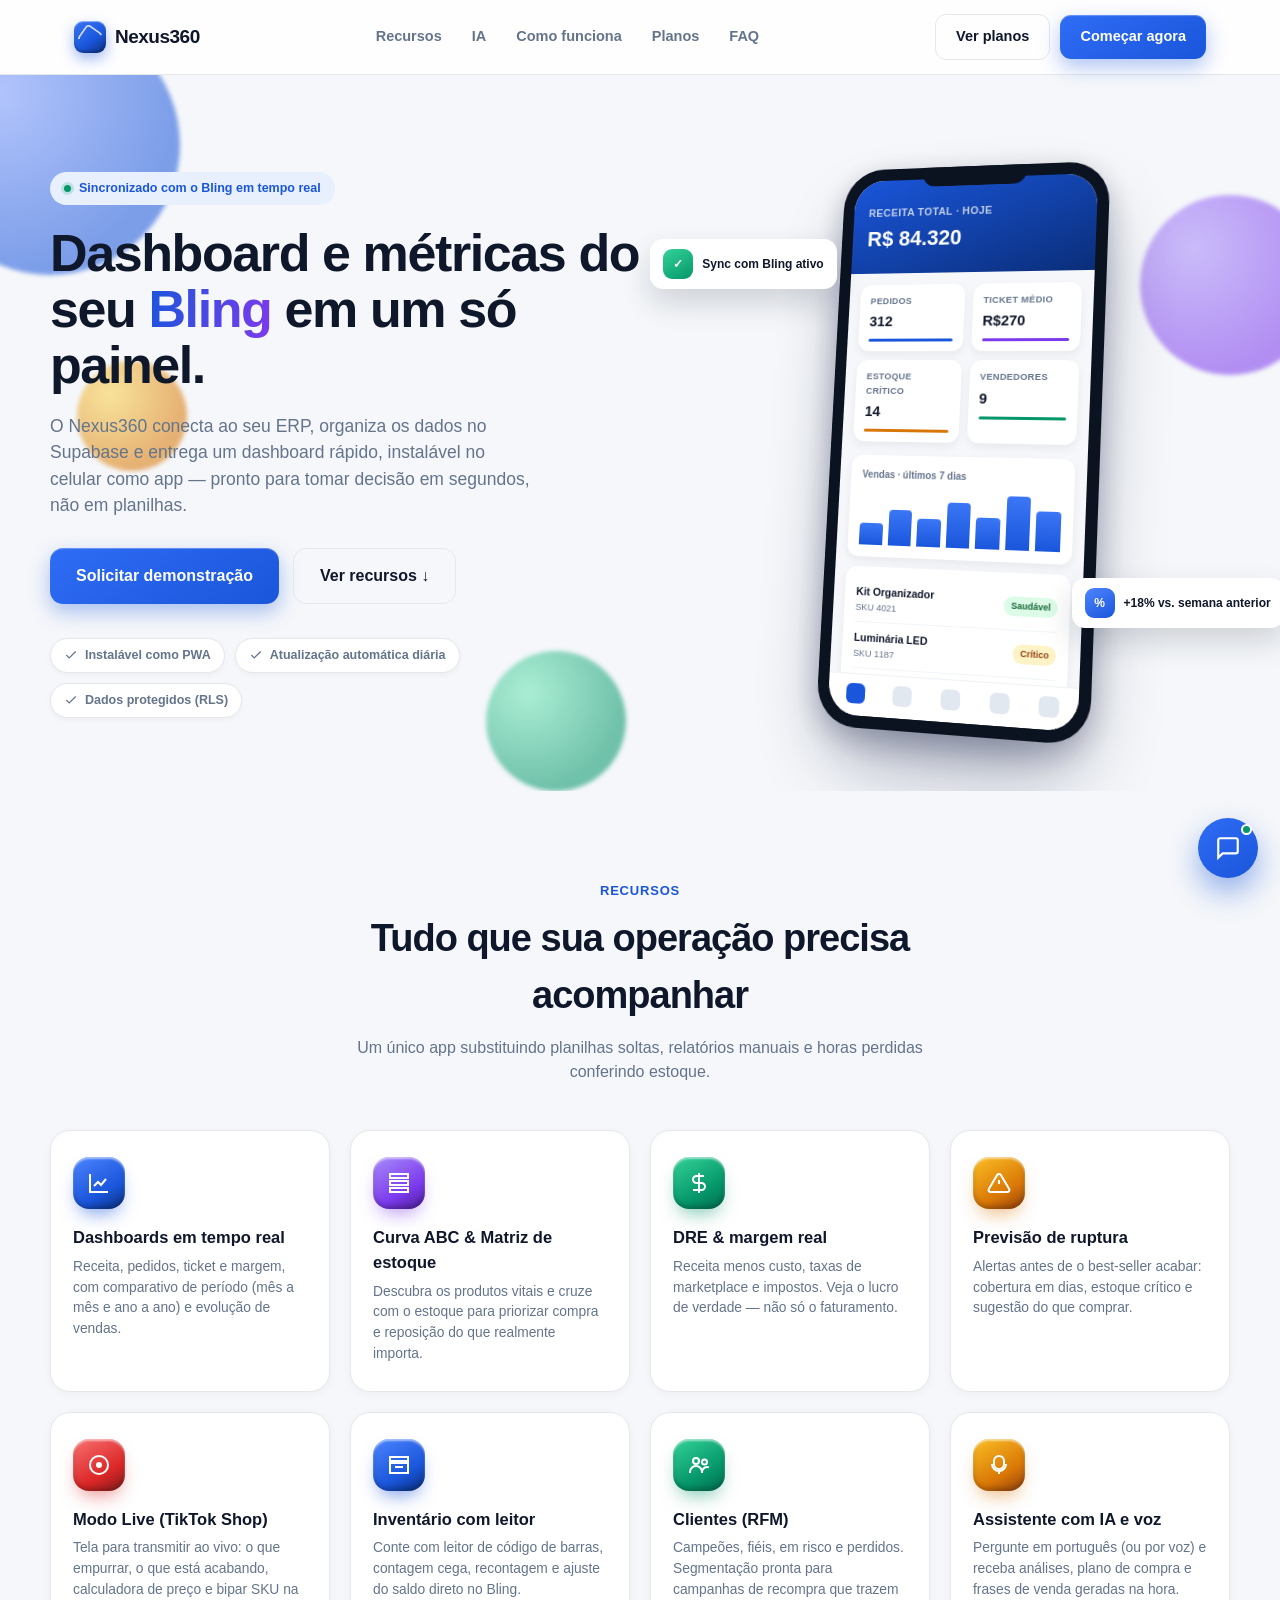
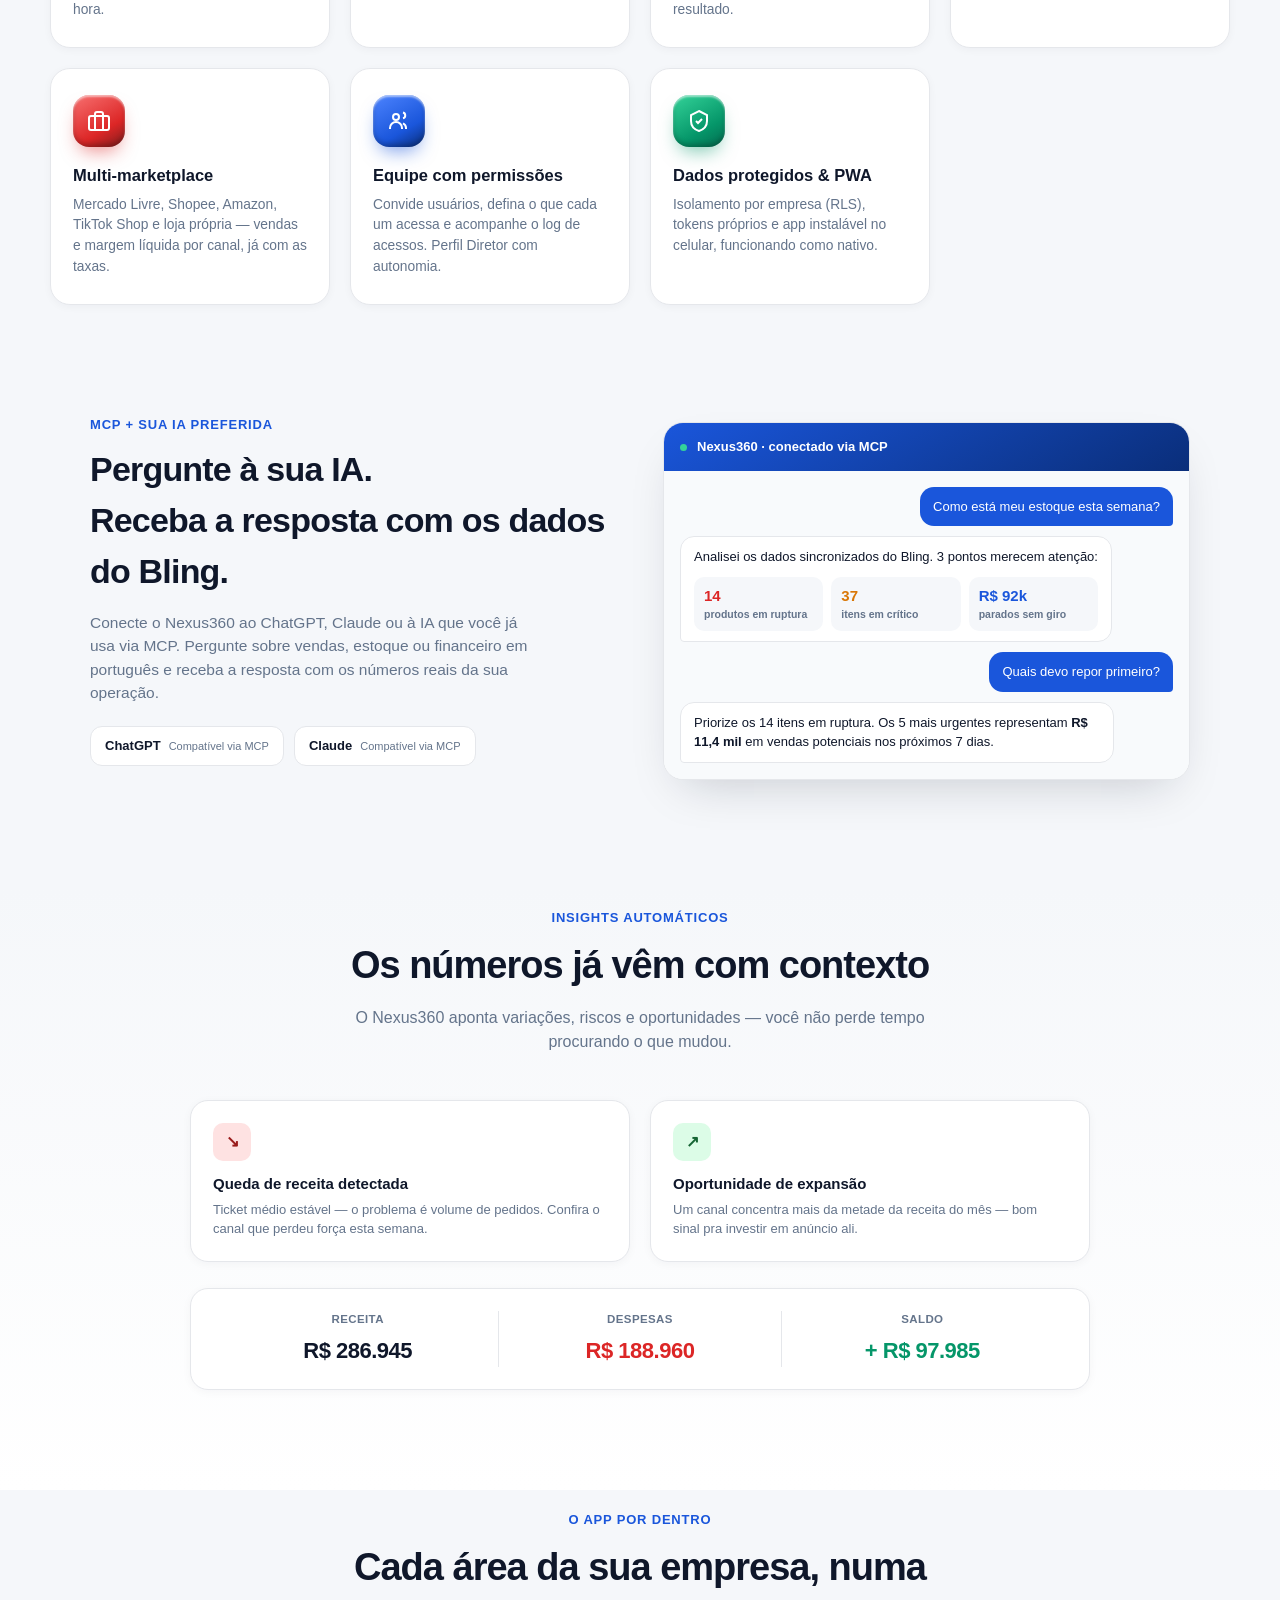
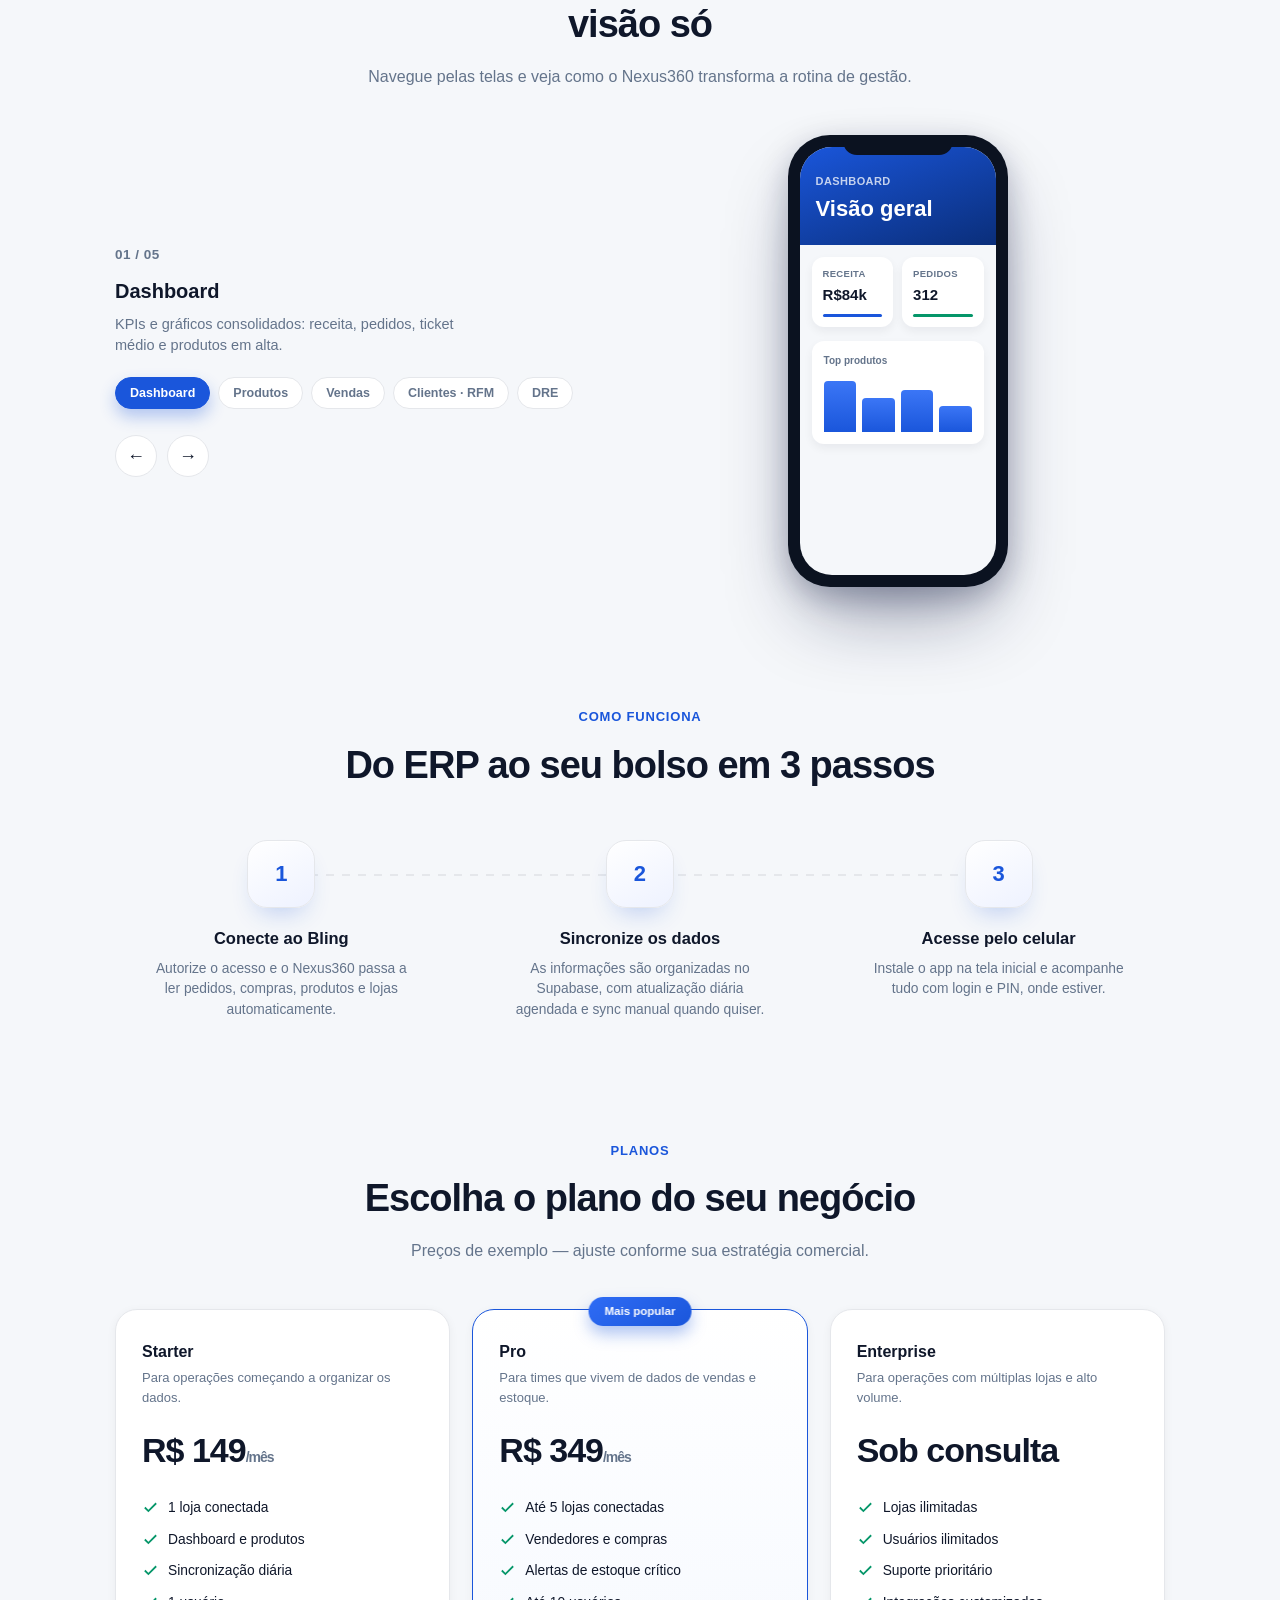
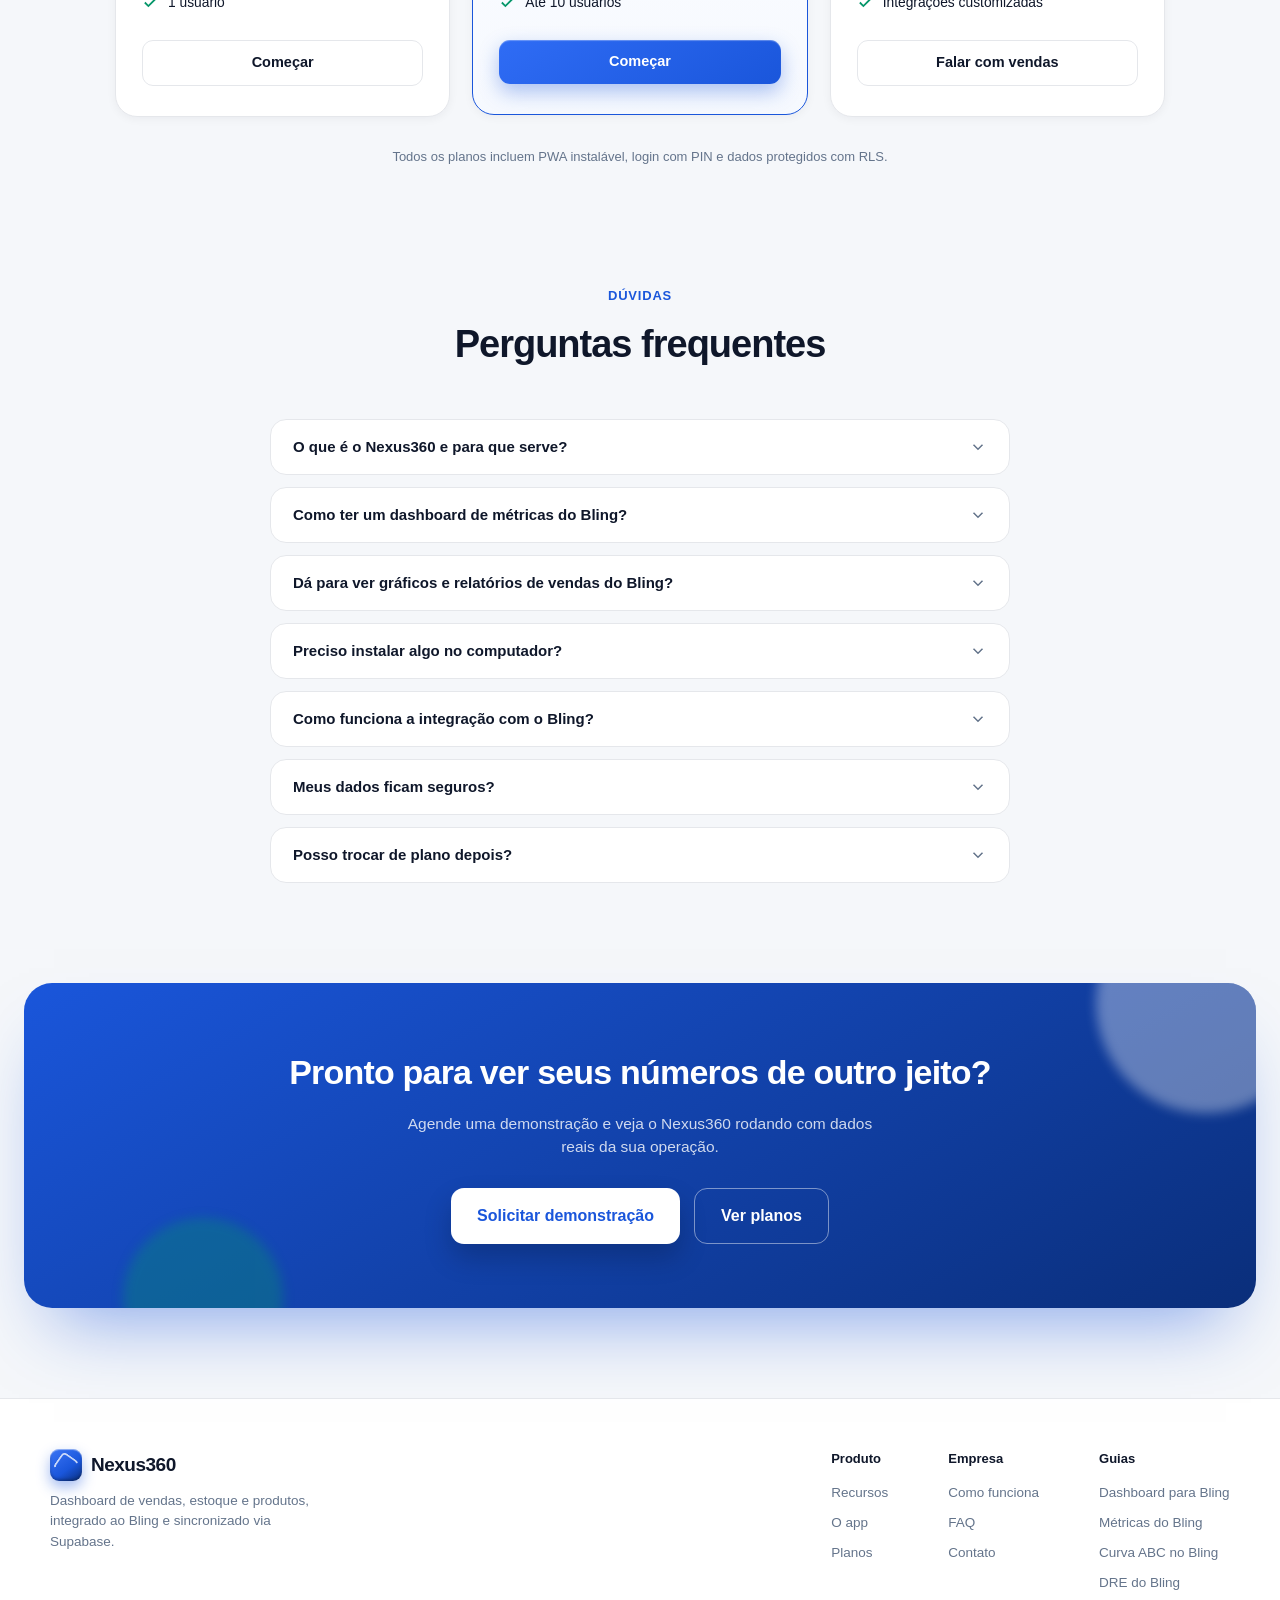
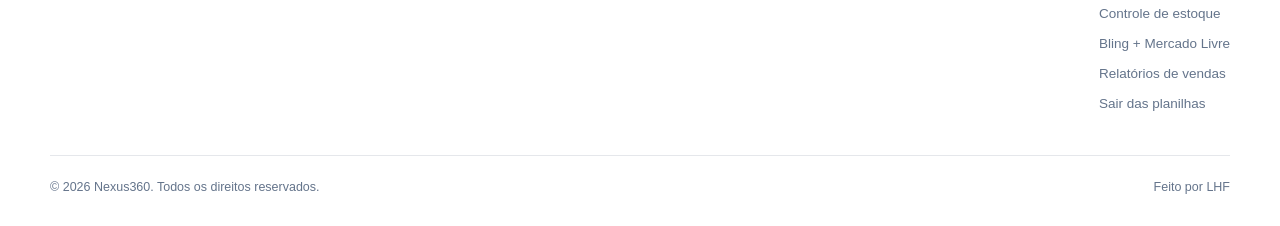
==== commit 900c4c77: "Adiciona link de navegação para seção IA e faixa financeira (Receita/Despesas/Saldo)" ====
--- a/index.html
+++ b/index.html
@@ -211,6 +211,14 @@
 .ins-card h4{font-size:15px;font-weight:700;margin-bottom:4px}
 .ins-card p{font-size:13px;color:var(--t2)}
 
+/* ---------- FINANCEIRO (mini faixa) ---------- */
+.fin-strip{max-width:900px;margin:26px auto 0;background:#fff;border:1px solid var(--bdr);border-radius:18px;padding:22px 26px;display:flex;gap:0;box-shadow:0 2px 10px rgba(15,23,42,.04)}
+.fin-item{flex:1;text-align:center;padding:0 10px}
+.fin-item+.fin-item{border-left:1px solid var(--bdr)}
+.fin-item .l{font-size:11.5px;font-weight:700;text-transform:uppercase;letter-spacing:.4px;color:var(--t2);margin-bottom:6px}
+.fin-item .v{font-size:22px;font-weight:800;letter-spacing:-.5px}
+@media(max-width:600px){.fin-strip{flex-direction:column;gap:14px}.fin-item+.fin-item{border-left:none;border-top:1px solid var(--bdr);padding-top:14px}}
+
 /* ---------- HOW IT WORKS ---------- */
 .how{padding:20px 24px 100px}
 .how-grid{display:grid;grid-template-columns:repeat(3,1fr);gap:26px;max-width:1050px;margin:0 auto;position:relative}
@@ -299,6 +307,7 @@
     <div class="logo"><span class="logo-mark"></span>Nexus360</div>
     <div class="nav-links">
       <a href="#recursos">Recursos</a>
+      <a href="#ia">IA</a>
       <a href="#como-funciona">Como funciona</a>
       <a href="#planos">Planos</a>
       <a href="#faq">FAQ</a>
@@ -481,6 +490,11 @@
       <h4>Oportunidade de expansão</h4>
       <p>Um canal concentra mais da metade da receita do mês — bom sinal pra investir em anúncio ali.</p>
     </div>
+  </div>
+  <div class="fin-strip tilt-soft">
+    <div class="fin-item"><div class="l">Receita</div><div class="v" style="color:var(--text)">R$ 286.945</div></div>
+    <div class="fin-item"><div class="l">Despesas</div><div class="v" style="color:var(--red)">R$ 188.960</div></div>
+    <div class="fin-item"><div class="l">Saldo</div><div class="v" style="color:var(--green)">+ R$ 97.985</div></div>
   </div>
 </section>
 
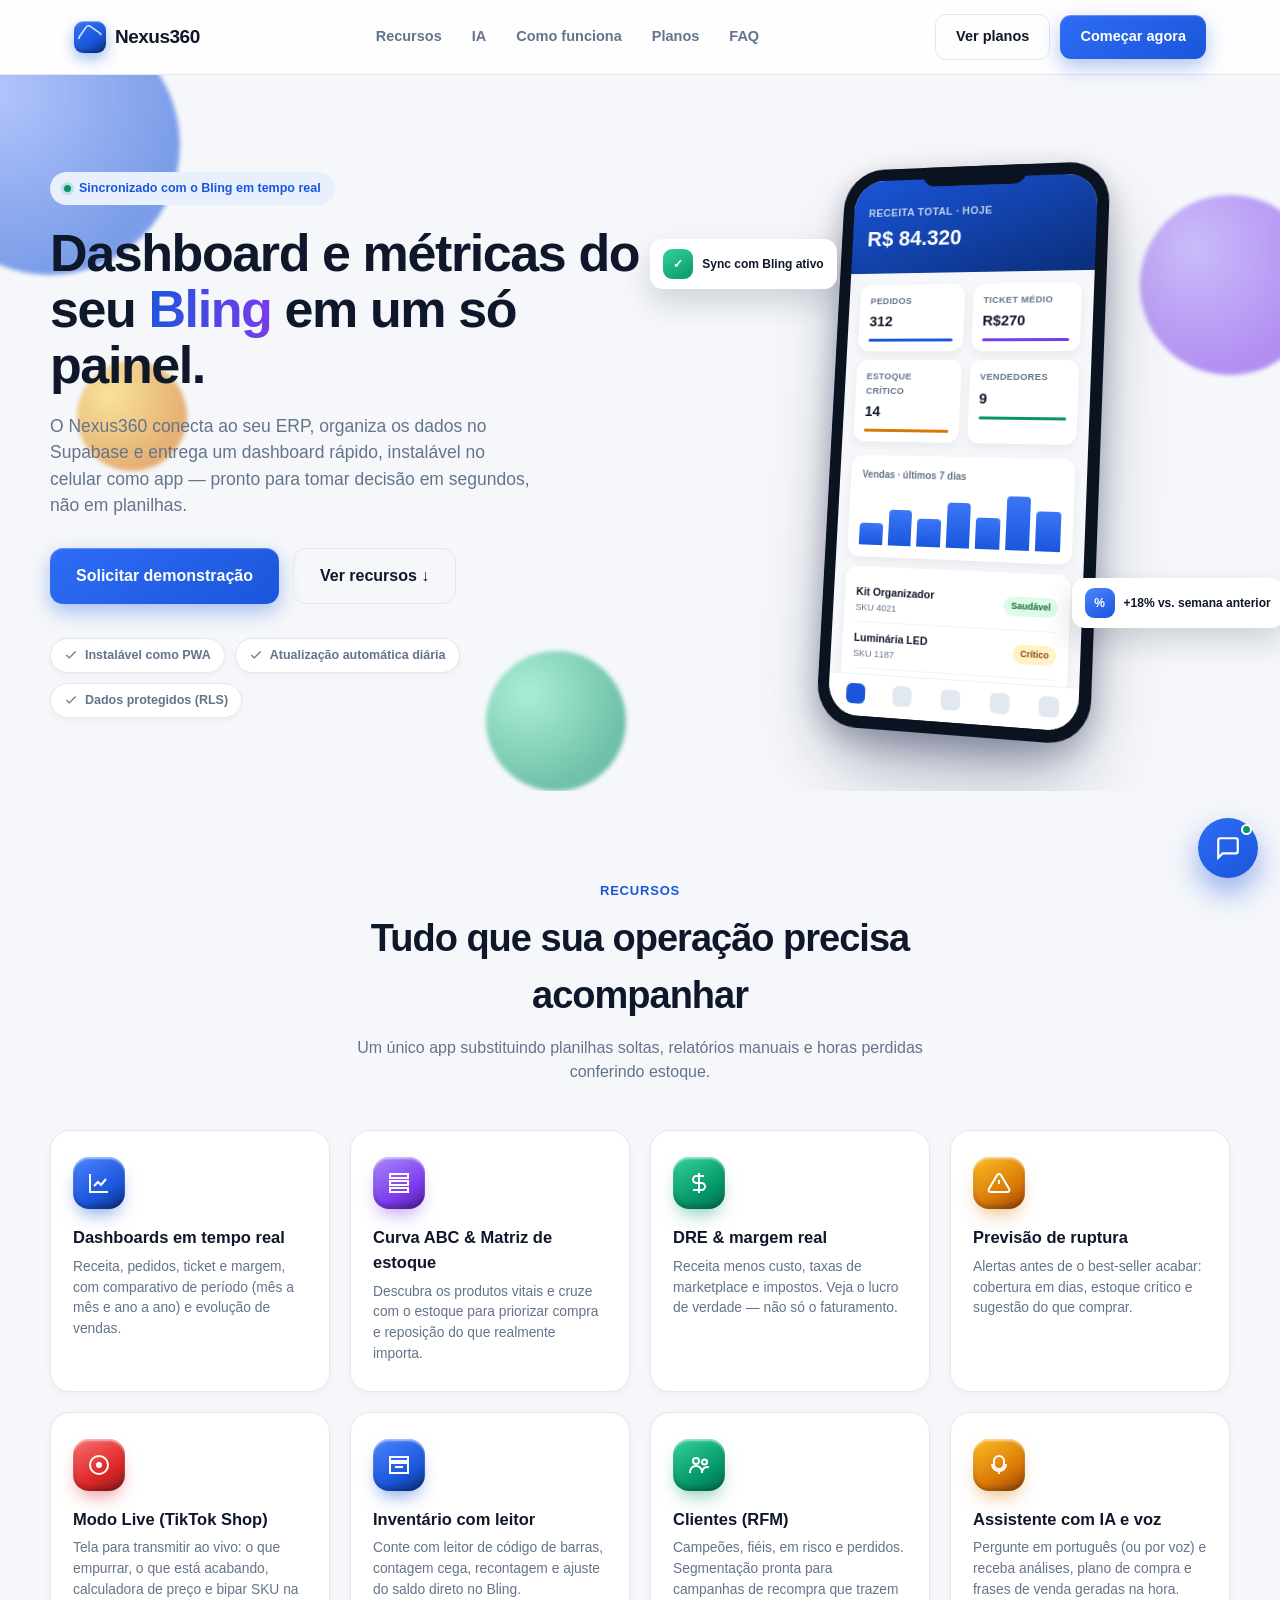
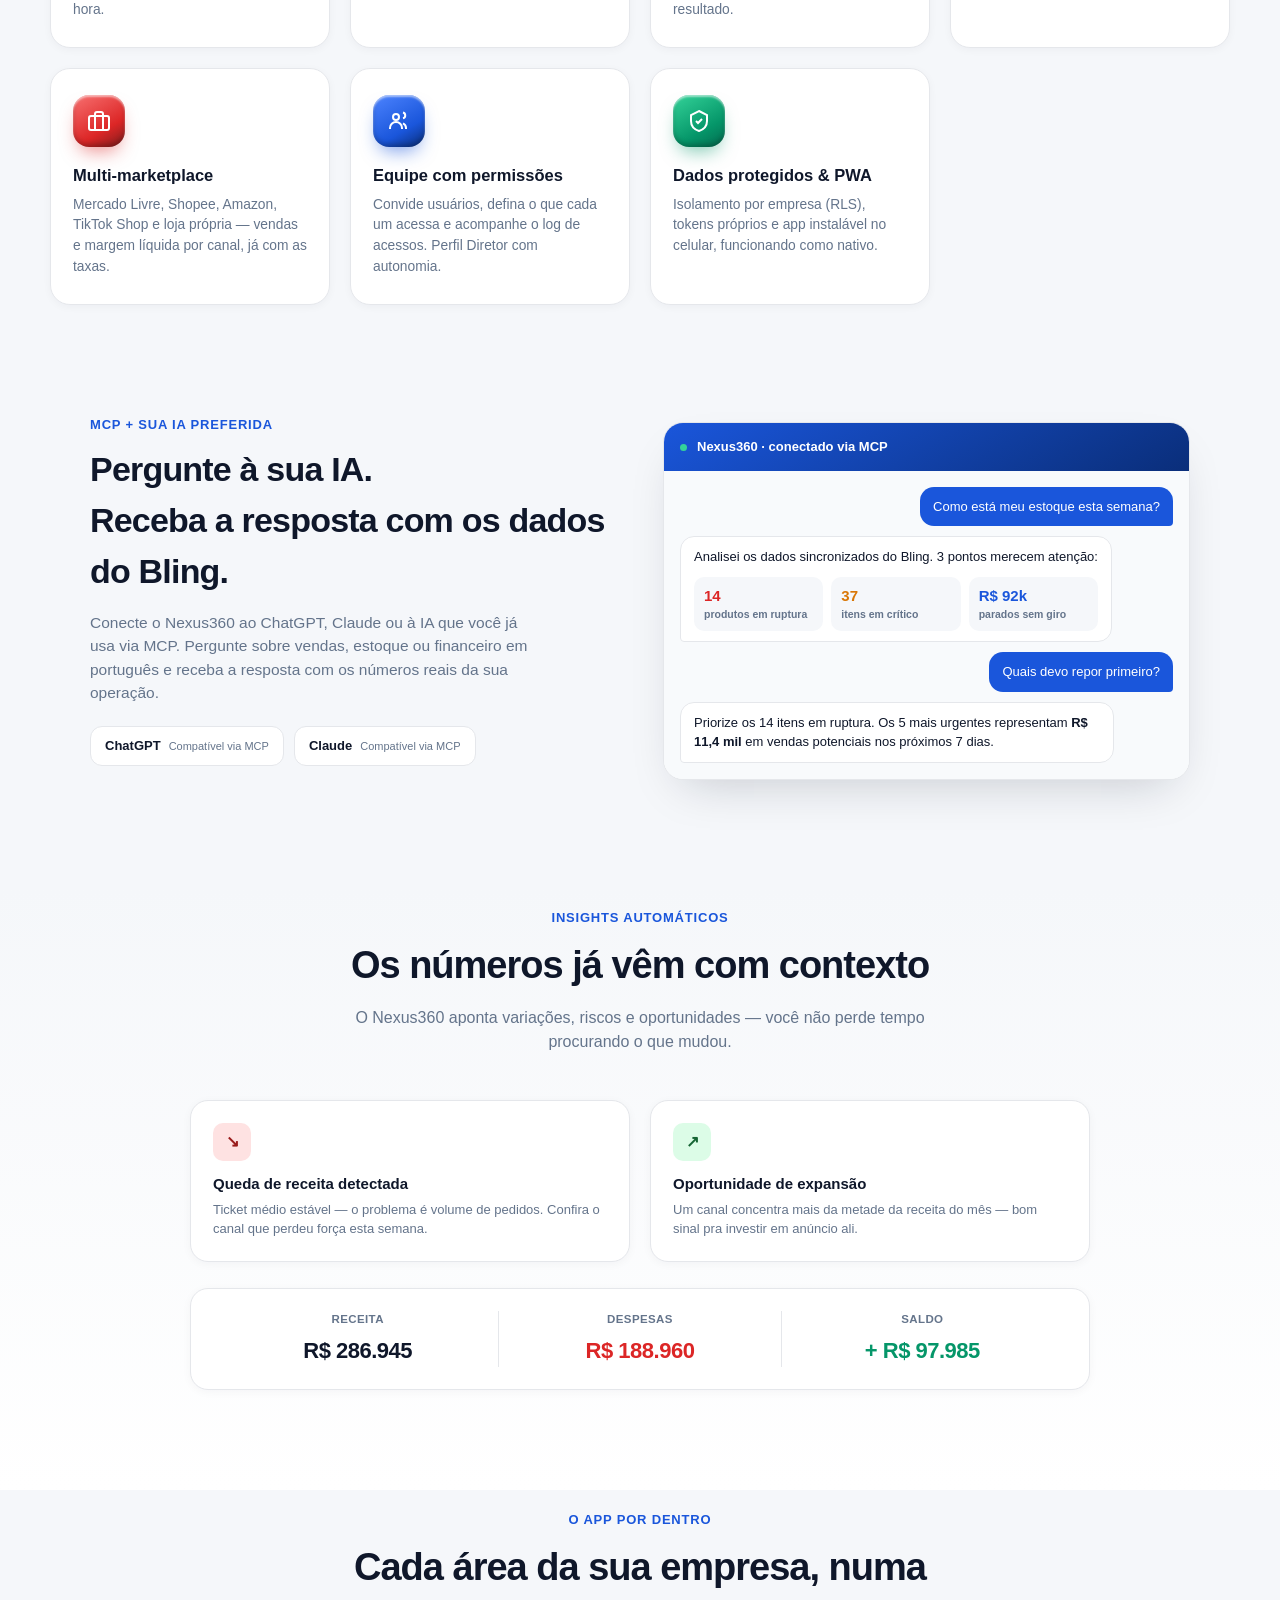
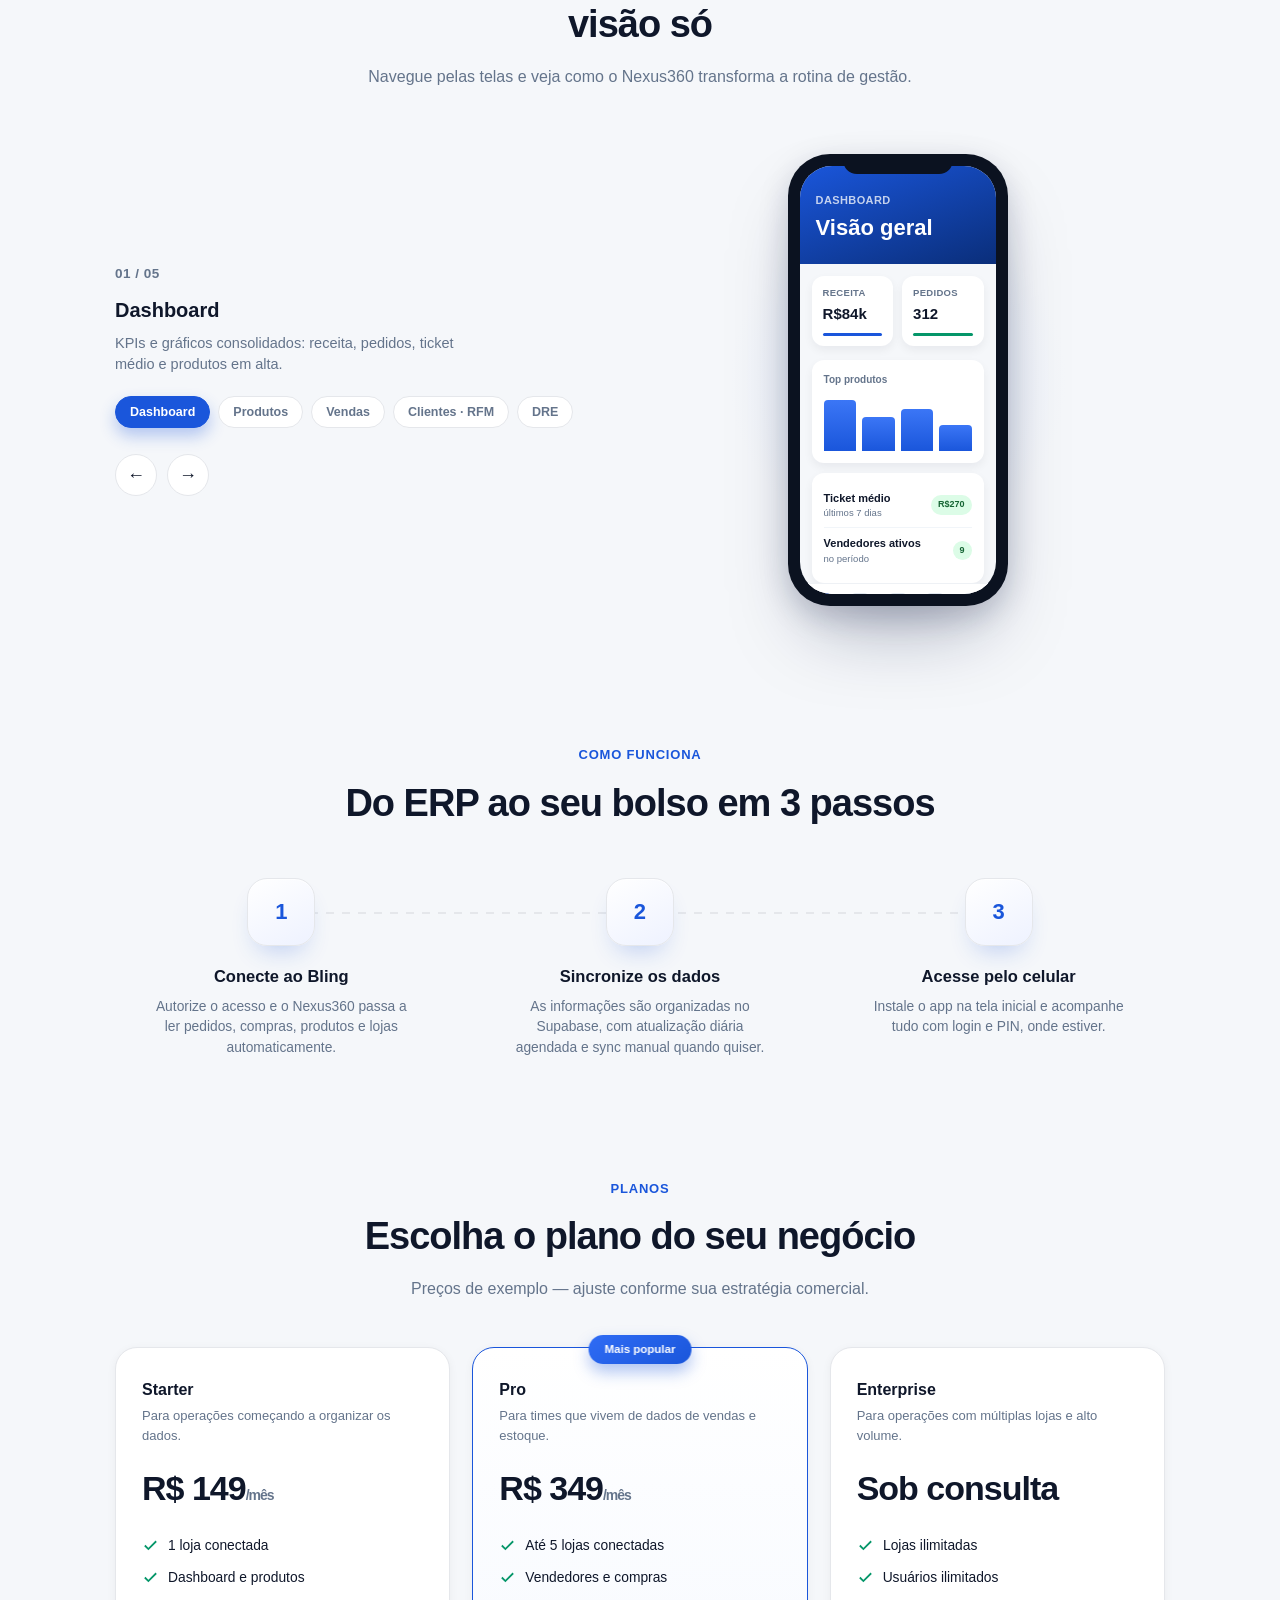
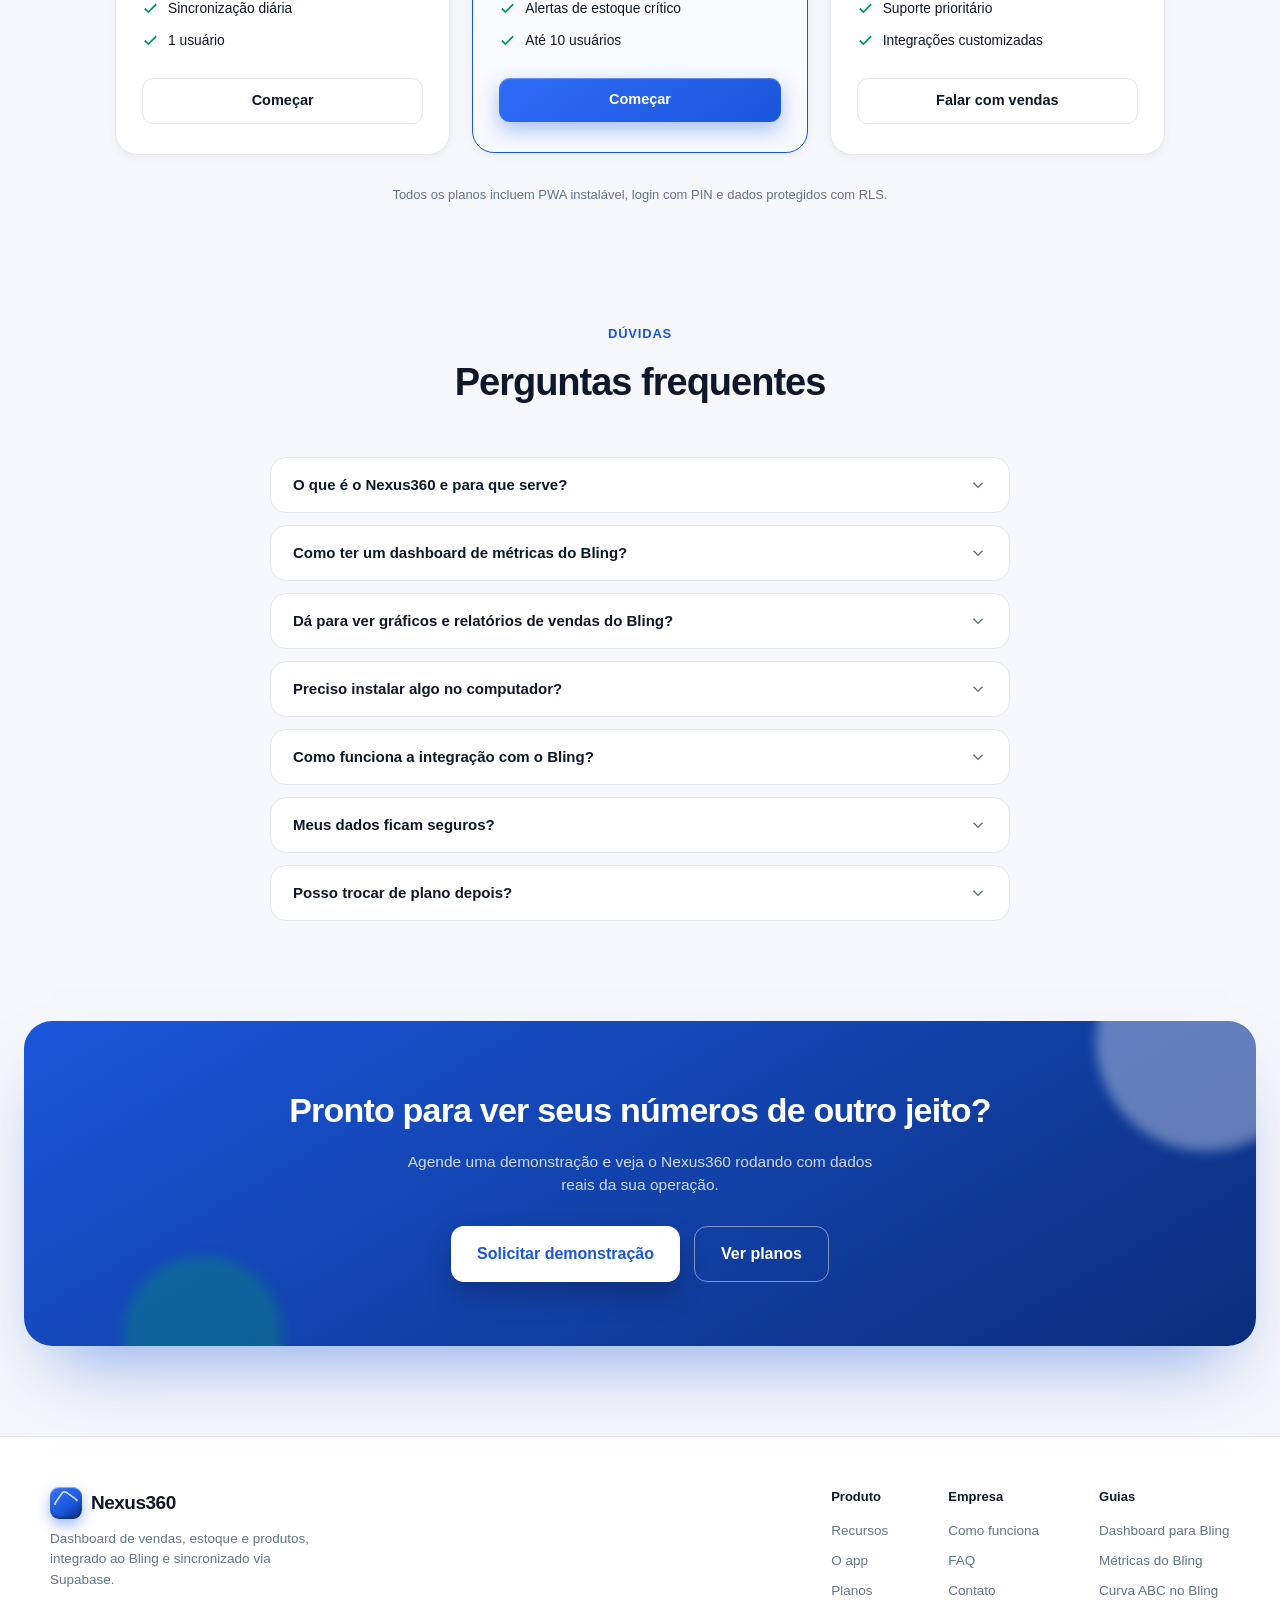
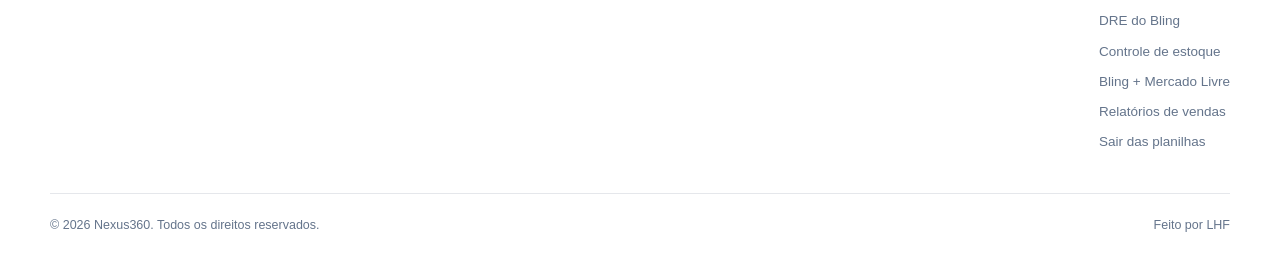
==== commit f8e59593: "Preenche o carrossel de telas do app com mais conteúdo e navegação inferior As telas do carrossel fi" ====
--- a/index.html
+++ b/index.html
@@ -181,10 +181,14 @@
 .car-nav{display:flex;gap:10px}
 .car-btn{width:42px;height:42px;border-radius:50%;background:#fff;border:1.5px solid var(--bdr);cursor:pointer;display:flex;align-items:center;justify-content:center;font-size:18px;color:var(--text);transition:.15s}
 .car-btn:hover{border-color:var(--blue);color:var(--blue)}
-.car-stage{position:relative;display:flex;justify-content:center;min-height:452px}
-.car-slide{position:absolute;inset:0;display:flex;justify-content:center;opacity:0;transform:translateX(24px);transition:opacity .35s,transform .35s;pointer-events:none}
-.car-slide.on{opacity:1;transform:translateX(0);pointer-events:auto}
-.car-slide .phone{width:220px;height:452px;transform:none;margin:0}
+.car-stage{position:relative;display:flex;align-items:center;justify-content:center;min-height:490px}
+.car-stage::before{content:"";position:absolute;width:340px;height:340px;border-radius:50%;background:radial-gradient(circle,var(--blue-l) 0%,rgba(232,240,254,0) 70%);z-index:0}
+.car-slide{position:absolute;inset:0;display:flex;align-items:center;justify-content:center;opacity:0;transform:translateX(24px) scale(.97);transition:opacity .35s,transform .35s;pointer-events:none;z-index:1}
+.car-slide.on{opacity:1;transform:translateX(0) scale(1);pointer-events:auto}
+.car-slide .phone{width:220px;height:452px;transform:none;margin:0;box-shadow:0 40px 80px -24px rgba(10,20,60,.35),0 10px 30px rgba(10,20,60,.18)}
+.car-slide .phone-screen{display:flex;flex-direction:column}
+.car-slide .ph-list{flex:1}
+.car-slide .ph-nav{position:static;margin-top:auto}
 
 /* ---------- MCP + IA ---------- */
 .mcpai{padding:20px 24px 100px}
@@ -524,6 +528,11 @@
             <div class="ph-kpi"><div class="l">Pedidos</div><div class="v">312</div><div class="bar" style="background:var(--green)"></div></div>
           </div>
           <div class="ph-chart"><div class="l">Top produtos</div><div class="ph-bars"><i style="height:90%"></i><i style="height:60%"></i><i style="height:75%"></i><i style="height:45%"></i></div></div>
+          <div class="ph-list">
+            <div class="ph-row"><div><div class="nm">Ticket médio</div><div class="sub">últimos 7 dias</div></div><span class="tag tag-ok">R$270</span></div>
+            <div class="ph-row"><div><div class="nm">Vendedores ativos</div><div class="sub">no período</div></div><span class="tag tag-ok">9</span></div>
+          </div>
+          <div class="ph-nav"><div class="it on"></div><div class="it"></div><div class="it"></div><div class="it"></div><div class="it"></div></div>
         </div></div>
       </div>
       <div class="car-slide">
@@ -533,7 +542,9 @@
             <div class="ph-row"><div><div class="nm">Kit Organizador</div><div class="sub">Estoque: 84</div></div><span class="tag tag-ok">Saudável</span></div>
             <div class="ph-row"><div><div class="nm">Luminária LED</div><div class="sub">Estoque: 3</div></div><span class="tag tag-warn">Crítico</span></div>
             <div class="ph-row"><div><div class="nm">Cadeira Gamer</div><div class="sub">Estoque: 0</div></div><span class="tag" style="background:#fee2e2;color:#991b1b">Ruptura</span></div>
-          </div>
+            <div class="ph-row"><div><div class="nm">Mochila Urbana</div><div class="sub">Estoque: 41</div></div><span class="tag tag-ok">Saudável</span></div>
+          </div>
+          <div class="ph-nav"><div class="it"></div><div class="it on"></div><div class="it"></div><div class="it"></div><div class="it"></div></div>
         </div></div>
       </div>
       <div class="car-slide">
@@ -544,6 +555,8 @@
             <div class="ph-row"><div><div class="nm">Marketplace</div><div class="sub">96 pedidos</div></div><span class="tag tag-ok">R$27k</span></div>
             <div class="ph-row"><div><div class="nm">Loja Física</div><div class="sub">58 pedidos</div></div><span class="tag tag-warn">R$16k</span></div>
           </div>
+          <div class="ph-chart" style="margin:2px 12px 0"><div class="l">Vendas · últimos 7 dias</div><div class="ph-bars"><i style="height:40%"></i><i style="height:65%"></i><i style="height:50%"></i><i style="height:80%"></i><i style="height:55%"></i><i style="height:95%"></i><i style="height:70%"></i></div></div>
+          <div class="ph-nav"><div class="it"></div><div class="it"></div><div class="it on"></div><div class="it"></div><div class="it"></div></div>
         </div></div>
       </div>
       <div class="car-slide">
@@ -551,9 +564,11 @@
           <div class="ph-topbar"><div class="ttl">CLIENTES · RFM</div><div class="val">842 clientes</div></div>
           <div class="ph-list" style="margin:14px 12px">
             <div class="ph-row"><div><div class="nm">Campeões</div><div class="sub">96 clientes</div></div><span class="tag tag-ok">R$58k</span></div>
+            <div class="ph-row"><div><div class="nm">Fiéis</div><div class="sub">210 clientes</div></div><span class="tag tag-ok">R$34k</span></div>
             <div class="ph-row"><div><div class="nm">Em risco</div><div class="sub">44 clientes</div></div><span class="tag tag-warn">Recompra</span></div>
             <div class="ph-row"><div><div class="nm">Perdidos</div><div class="sub">120 clientes</div></div><span class="tag" style="background:#fee2e2;color:#991b1b">Reativar</span></div>
           </div>
+          <div class="ph-nav"><div class="it"></div><div class="it"></div><div class="it"></div><div class="it on"></div><div class="it"></div></div>
         </div></div>
       </div>
       <div class="car-slide">
@@ -564,6 +579,11 @@
             <div class="ph-kpi"><div class="l">Lucro</div><div class="v">R$98k</div><div class="bar" style="background:var(--green)"></div></div>
           </div>
           <div class="ph-chart"><div class="l">Custo × Receita</div><div class="ph-bars"><i style="height:70%"></i><i style="height:40%"></i><i style="height:85%"></i><i style="height:55%"></i></div></div>
+          <div class="ph-list">
+            <div class="ph-row"><div><div class="nm">Margem líquida</div><div class="sub">no mês</div></div><span class="tag tag-ok">34,1%</span></div>
+            <div class="ph-row"><div><div class="nm">Despesas</div><div class="sub">fixas + taxas</div></div><span class="tag tag-warn">R$189k</span></div>
+          </div>
+          <div class="ph-nav"><div class="it"></div><div class="it"></div><div class="it"></div><div class="it"></div><div class="it on"></div></div>
         </div></div>
       </div>
     </div>
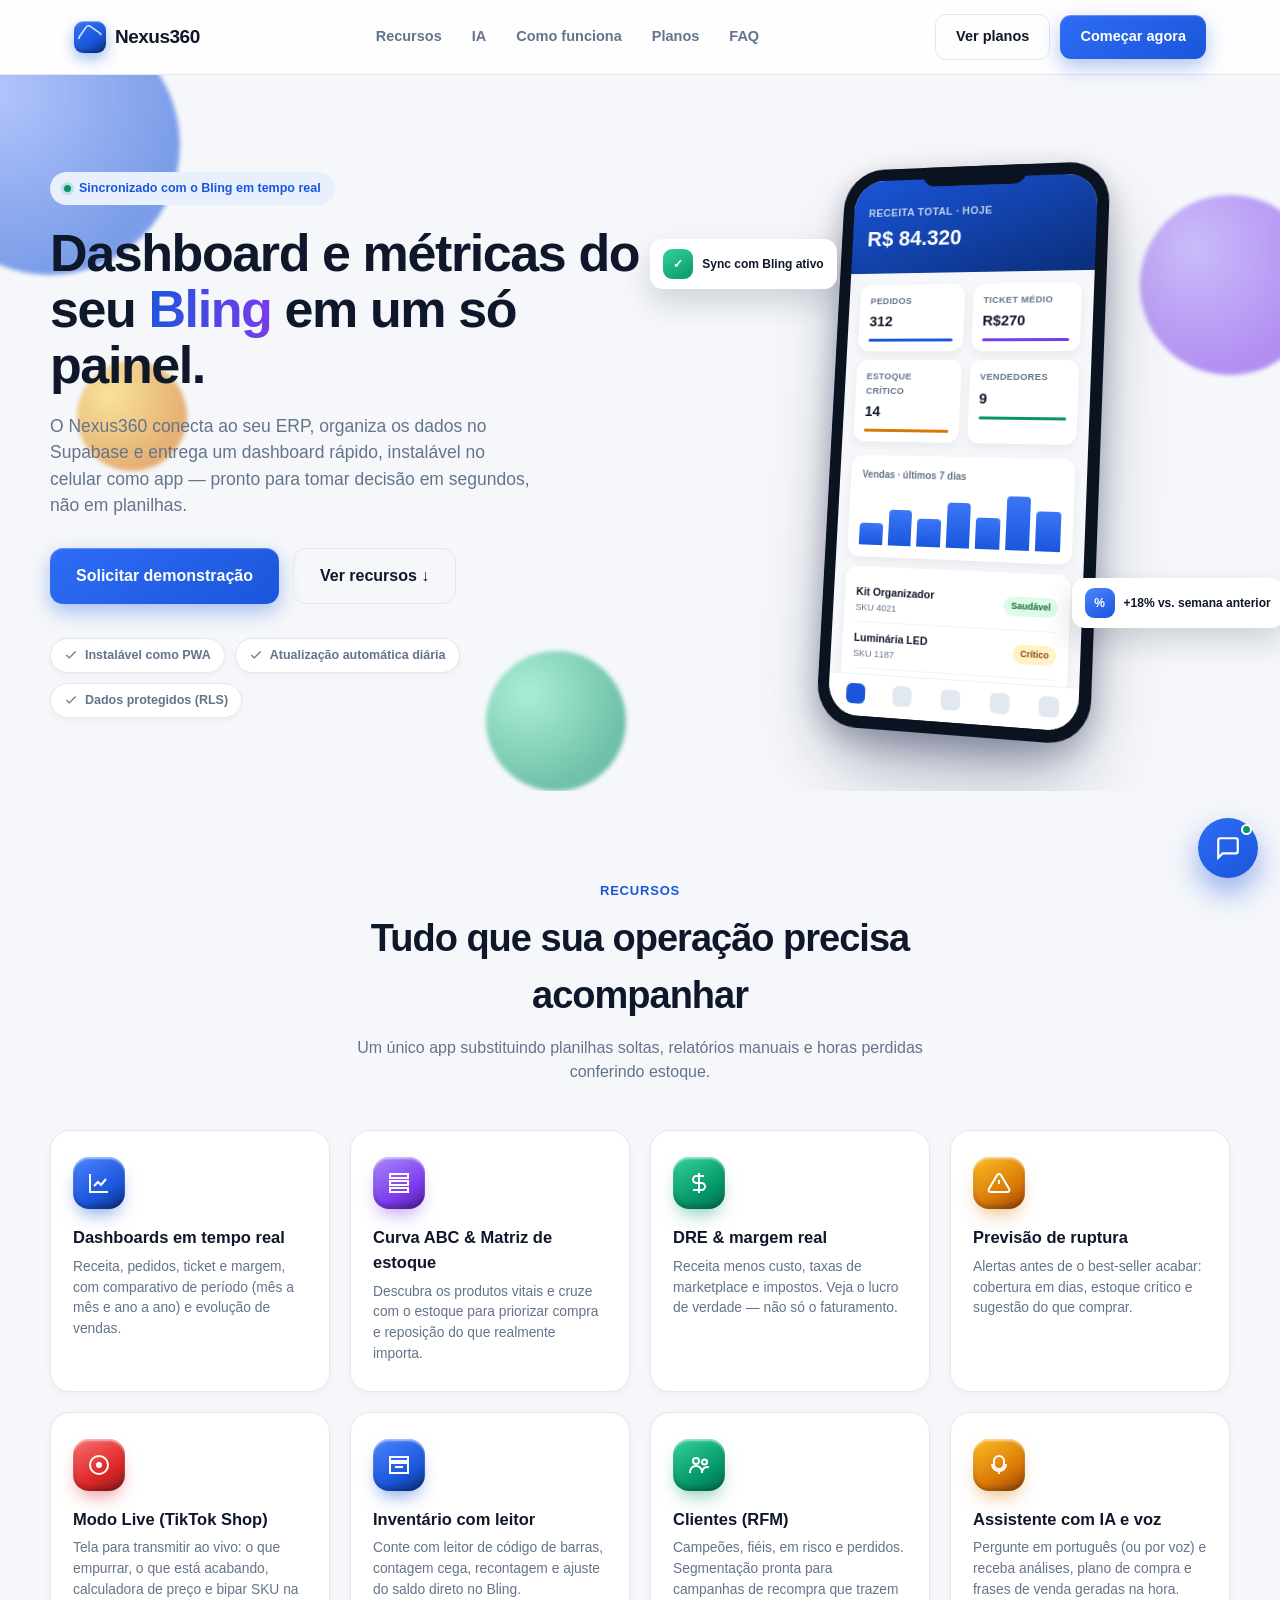
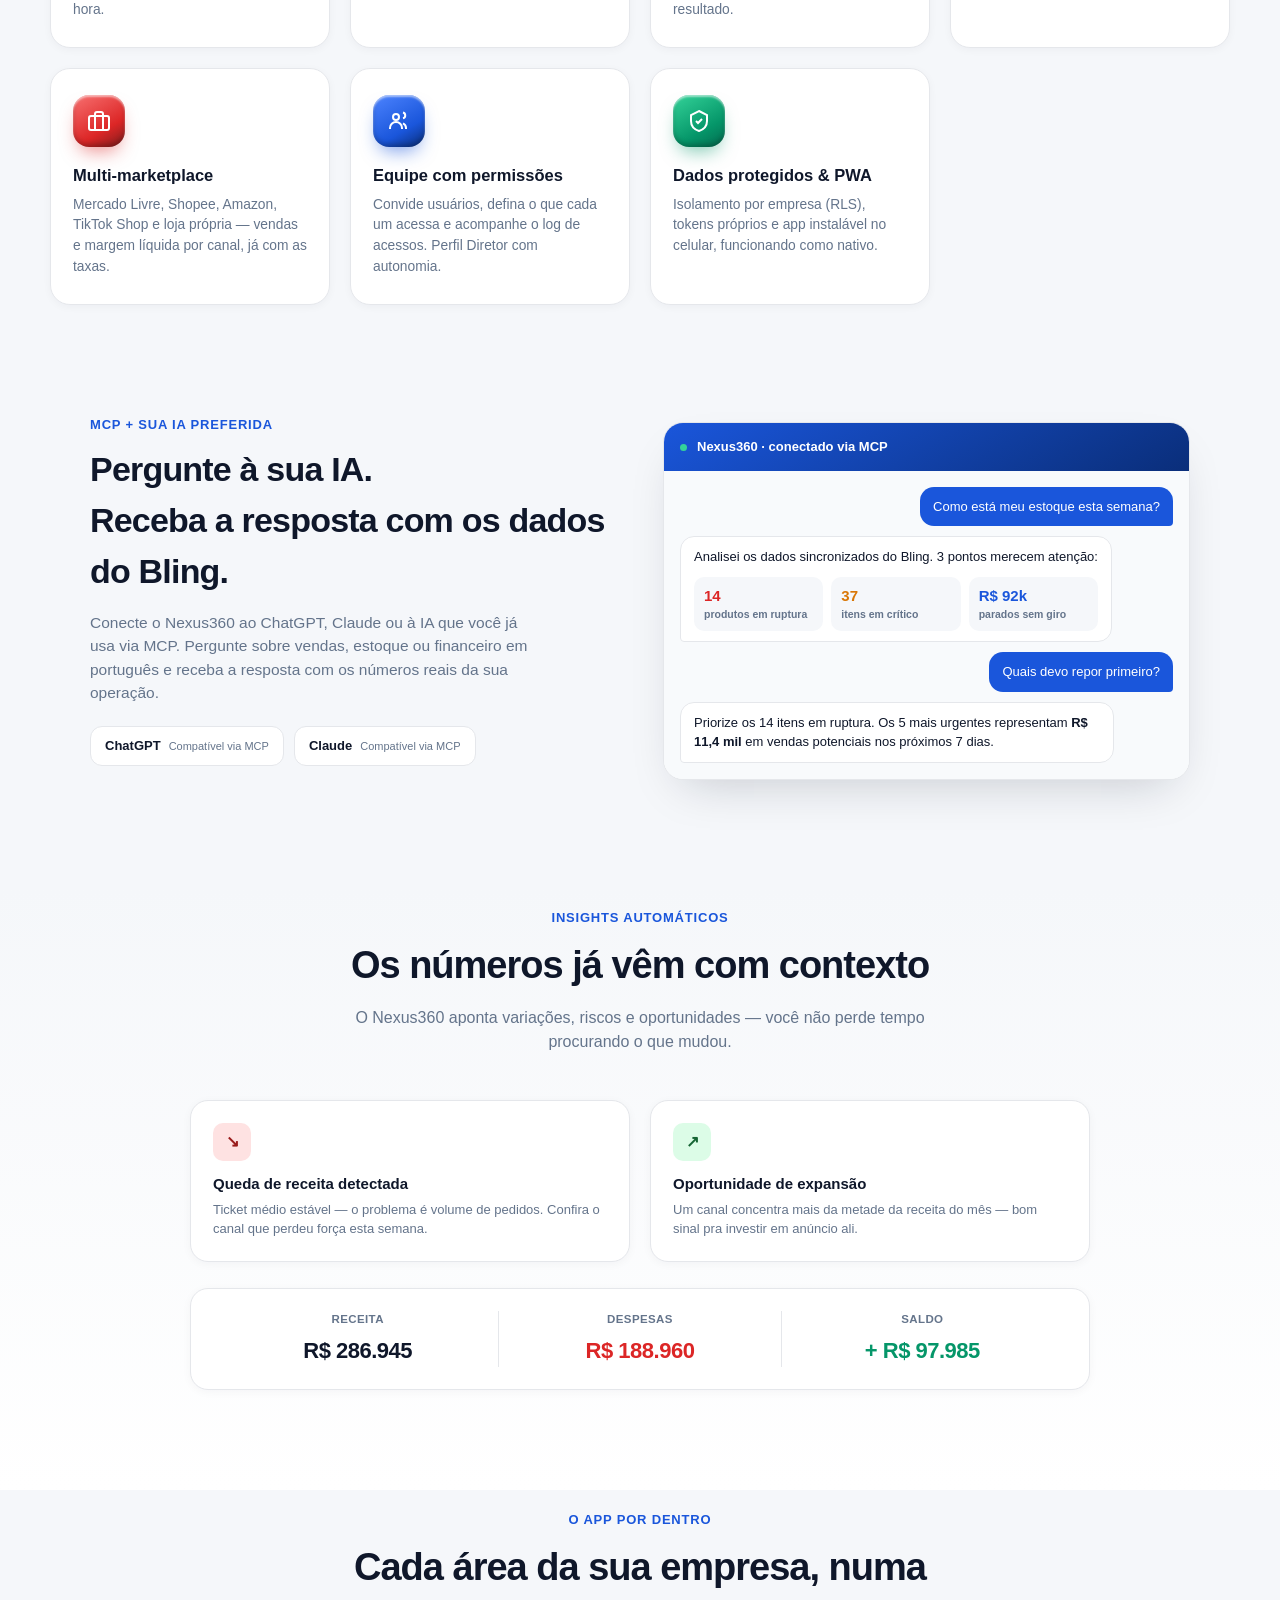
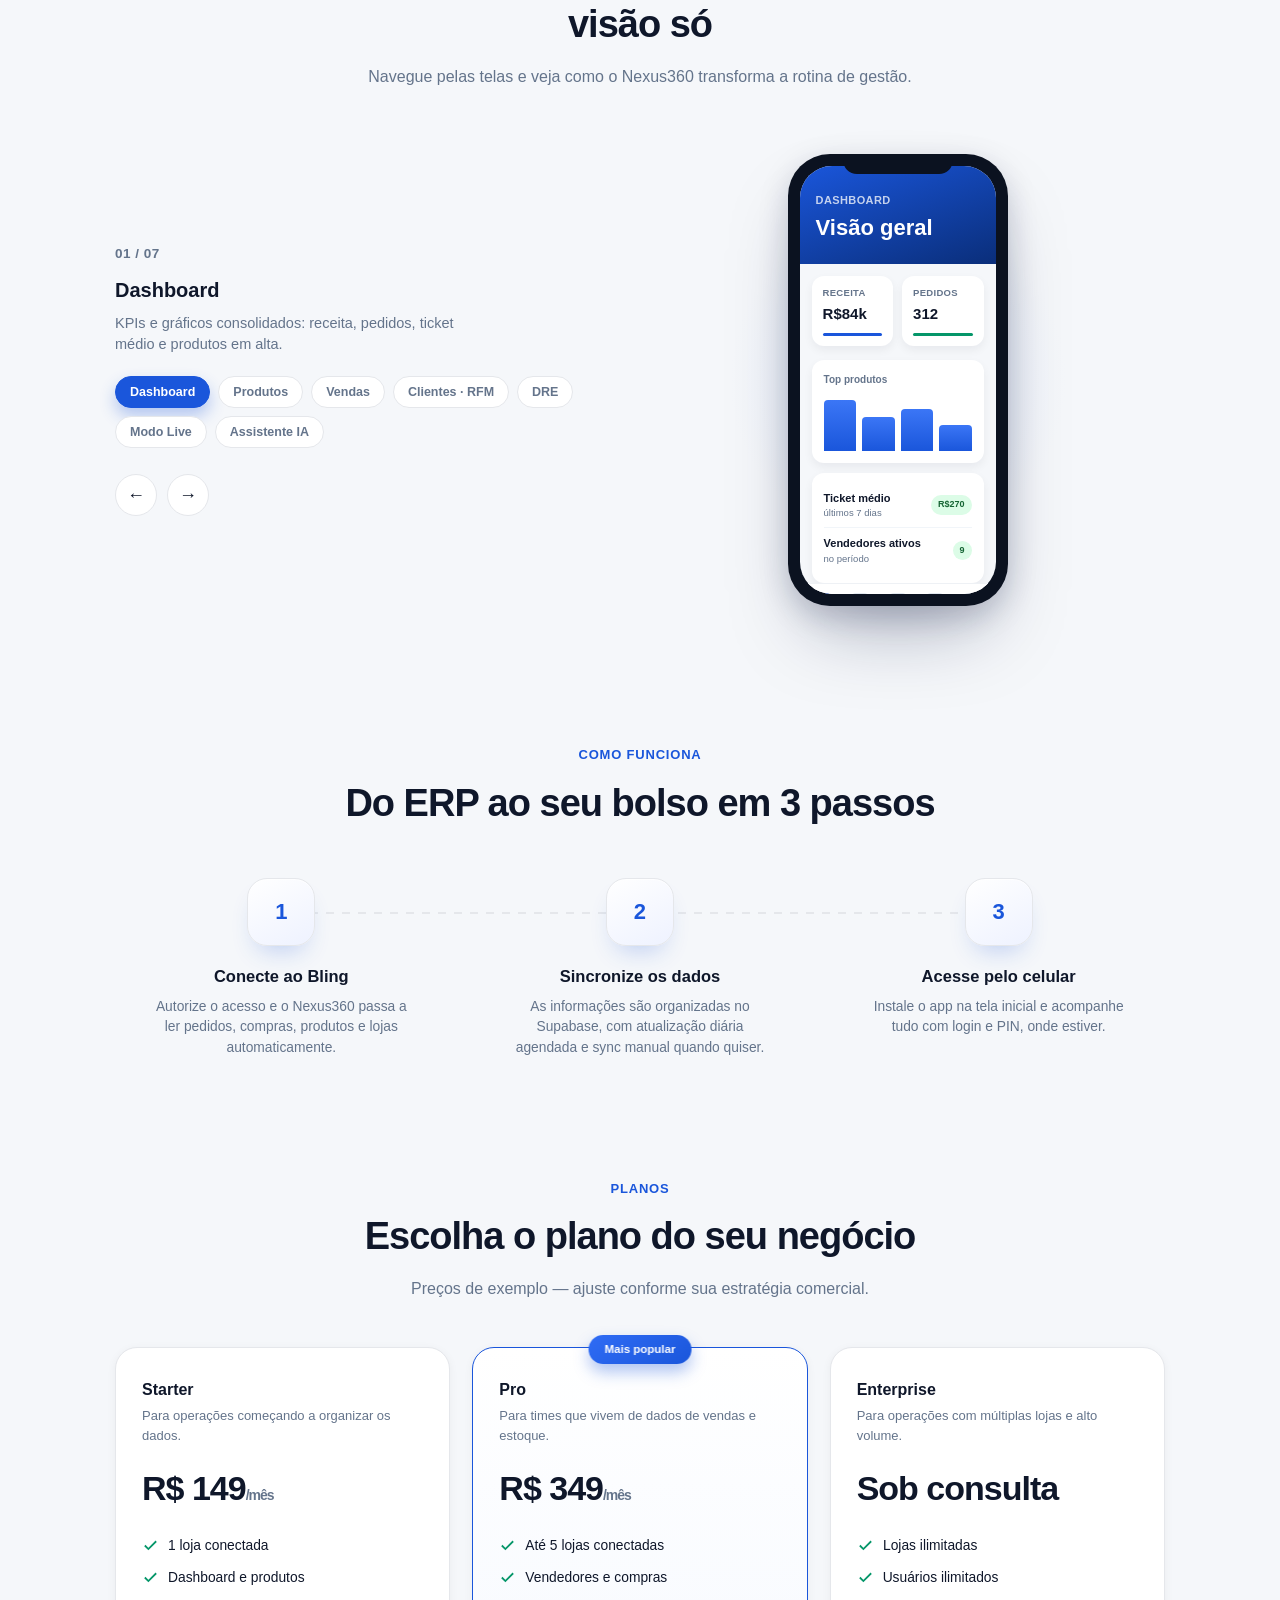
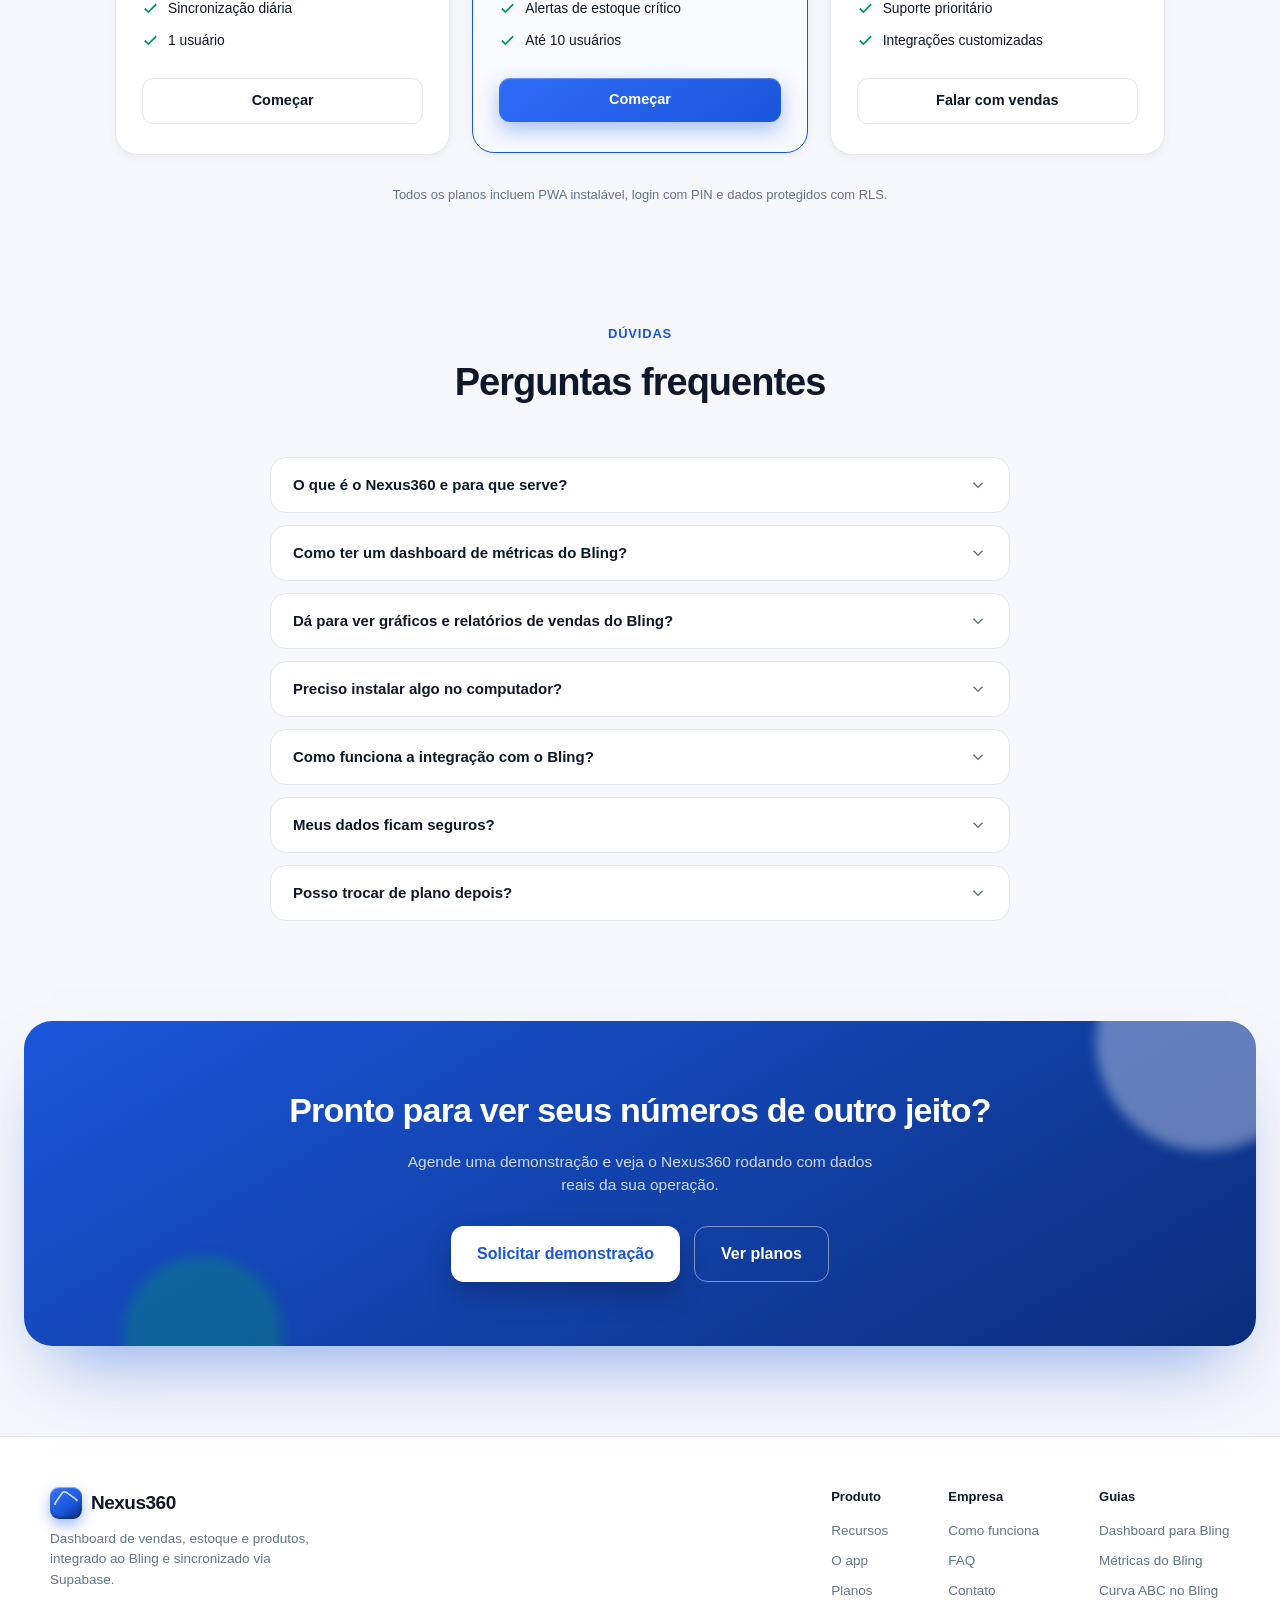
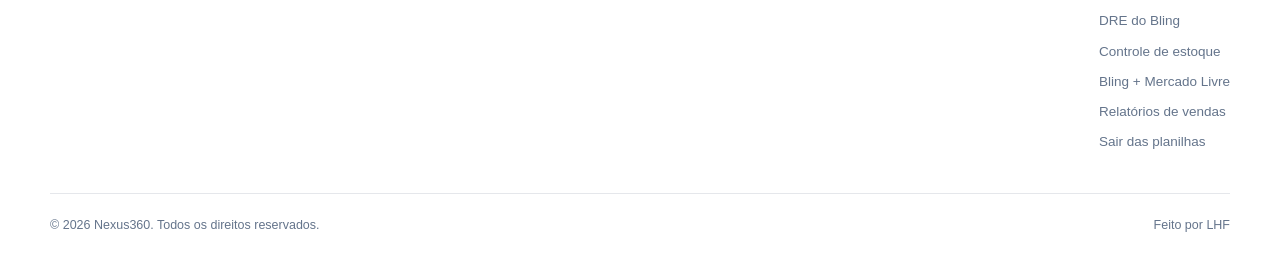
==== commit ce288790: "Add product mockups: 2 new carousel screens + article page previews Adds Modo Live and Assistente IA" ====
--- a/index.html
+++ b/index.html
@@ -8,6 +8,9 @@
 <meta name="description" content="Dashboard e métricas para o Bling: vendas, estoque, Curva ABC, DRE, margem real e previsão de ruptura. Integra ao Bling e aos marketplaces (Mercado Livre, Shopee, Amazon, TikTok Shop). Teste grátis 7 dias.">
 <meta name="keywords" content="dashboard bling, métricas bling, relatórios bling, app para bling, curva ABC bling, DRE ecommerce, dashboard mercado livre, gestão de estoque bling, Nexus360">
 <link rel="canonical" href="https://store.nexus360saas.com.br/">
+<link rel="icon" type="image/png" sizes="512x512" href="/icon-512.png">
+<link rel="icon" type="image/png" sizes="192x192" href="/icon-192.png">
+<link rel="apple-touch-icon" href="/icon-192.png">
 <meta name="robots" content="index, follow">
 <meta name="author" content="Nexus360">
 <!-- Open Graph -->
@@ -510,7 +513,7 @@
   </div>
   <div class="car-wrap">
     <div>
-      <div class="car-count" id="carCount">01 / 05</div>
+      <div class="car-count" id="carCount">01 / 07</div>
       <h3 id="carTitle" style="font-size:20px;font-weight:800;margin-bottom:8px">Dashboard</h3>
       <p id="carDesc" style="color:var(--t2);font-size:14.5px;max-width:340px">KPIs e gráficos consolidados: receita, pedidos, ticket médio e produtos em alta.</p>
       <div class="car-tabs" id="carTabs"></div>
@@ -583,7 +586,32 @@
             <div class="ph-row"><div><div class="nm">Margem líquida</div><div class="sub">no mês</div></div><span class="tag tag-ok">34,1%</span></div>
             <div class="ph-row"><div><div class="nm">Despesas</div><div class="sub">fixas + taxas</div></div><span class="tag tag-warn">R$189k</span></div>
           </div>
-          <div class="ph-nav"><div class="it"></div><div class="it"></div><div class="it"></div><div class="it"></div><div class="it on"></div></div>
+          <div class="ph-nav"><div class="it"></div><div class="it"></div><div class="it"></div><div class="it"></div><div class="it on"></div><div class="it"></div><div class="it"></div></div>
+        </div></div>
+      </div>
+      <div class="car-slide">
+        <div class="phone"><div class="phone-screen">
+          <div class="ph-topbar" style="background:linear-gradient(160deg,#dc2626 0%,#991b1b 100%)"><div class="ttl">MODO LIVE · TIKTOK SHOP</div><div class="val">🔴 Ao vivo · 41 min</div></div>
+          <div class="ph-kpis">
+            <div class="ph-kpi"><div class="l">Vendido na live</div><div class="v">R$2.340</div><div class="bar" style="background:#dc2626"></div></div>
+            <div class="ph-kpi"><div class="l">Pedidos</div><div class="v">18</div><div class="bar" style="background:var(--green)"></div></div>
+          </div>
+          <div class="ph-list" style="margin:2px 12px 10px">
+            <div class="ph-row"><div><div class="nm">Kit Organizador</div><div class="sub">Combo sugerido pela IA</div></div><span class="tag tag-ok">R$89</span></div>
+            <div class="ph-row"><div><div class="nm">Luminária LED</div><div class="sub">3 vendidos agora</div></div><span class="tag tag-warn">Últimas 3</span></div>
+            <div class="ph-row"><div><div class="nm">Mochila Urbana</div><div class="sub">Bipada por código de barras</div></div><span class="tag tag-ok">Estoque 22</span></div>
+          </div>
+          <div class="ph-nav"><div class="it"></div><div class="it"></div><div class="it"></div><div class="it"></div><div class="it"></div><div class="it on"></div><div class="it"></div></div>
+        </div></div>
+      </div>
+      <div class="car-slide">
+        <div class="phone"><div class="phone-screen">
+          <div class="ph-topbar" style="background:linear-gradient(160deg,#7c3aed 0%,#5b21b6 100%)"><div class="ttl">ASSISTENTE IA</div><div class="val">✨ Pergunte algo</div></div>
+          <div class="ph-list" style="margin:14px 12px">
+            <div class="ph-row" style="display:block;padding:9px 0"><div class="sub" style="margin-bottom:3px">Você perguntou</div><div class="nm" style="white-space:normal;font-weight:600">"Quais produtos estão parados?"</div></div>
+            <div class="ph-row" style="display:block;padding:9px 0;border-bottom:none"><div class="sub" style="margin-bottom:3px">Nexus360 IA</div><div class="nm" style="white-space:normal;font-weight:500;font-size:11.5px;line-height:1.5">8 produtos sem giro há 20+ dias. Sugiro promoção em 3 deles com margem acima de 40%.</div></div>
+          </div>
+          <div class="ph-nav"><div class="it"></div><div class="it"></div><div class="it"></div><div class="it"></div><div class="it"></div><div class="it"></div><div class="it on"></div></div>
         </div></div>
       </div>
     </div>
@@ -797,13 +825,15 @@
 (function(){
   const slides=document.querySelectorAll('#carStage .car-slide');
   if(!slides.length) return;
-  const titles=['Dashboard','Produtos','Vendas','Clientes · RFM','DRE'];
+  const titles=['Dashboard','Produtos','Vendas','Clientes · RFM','DRE','Modo Live','Assistente IA'];
   const descs=[
     'KPIs e gráficos consolidados: receita, pedidos, ticket médio e produtos em alta.',
     'Status de estoque por SKU, com alertas de crítico e ruptura em tempo real.',
     'Vendas por canal e cliente, com filtros por período e marketplace.',
     'Segmentação de clientes por Recência, Frequência e Valor — pronta para campanhas.',
-    'Receita menos custo, taxas e impostos — o lucro real, não só o faturamento.'
+    'Receita menos custo, taxas e impostos — o lucro real, não só o faturamento.',
+    'Tela pra transmitir ao vivo no TikTok Shop: o que empurrar, combo sugerido pela IA e bipar SKU na hora.',
+    'Pergunte em português e receba análises, plano de compra e frases de venda geradas na hora.'
   ];
   const tabsEl=document.getElementById('carTabs'), countEl=document.getElementById('carCount');
   const titleEl=document.getElementById('carTitle'), descEl=document.getElementById('carDesc');
@@ -1008,5 +1038,6 @@
     a.addEventListener('click',e=>{e.preventDefault();abrirDemo();});
   });
 </script>
+<script defer src="/_vercel/insights/script.js"></script>
 </body>
 </html>
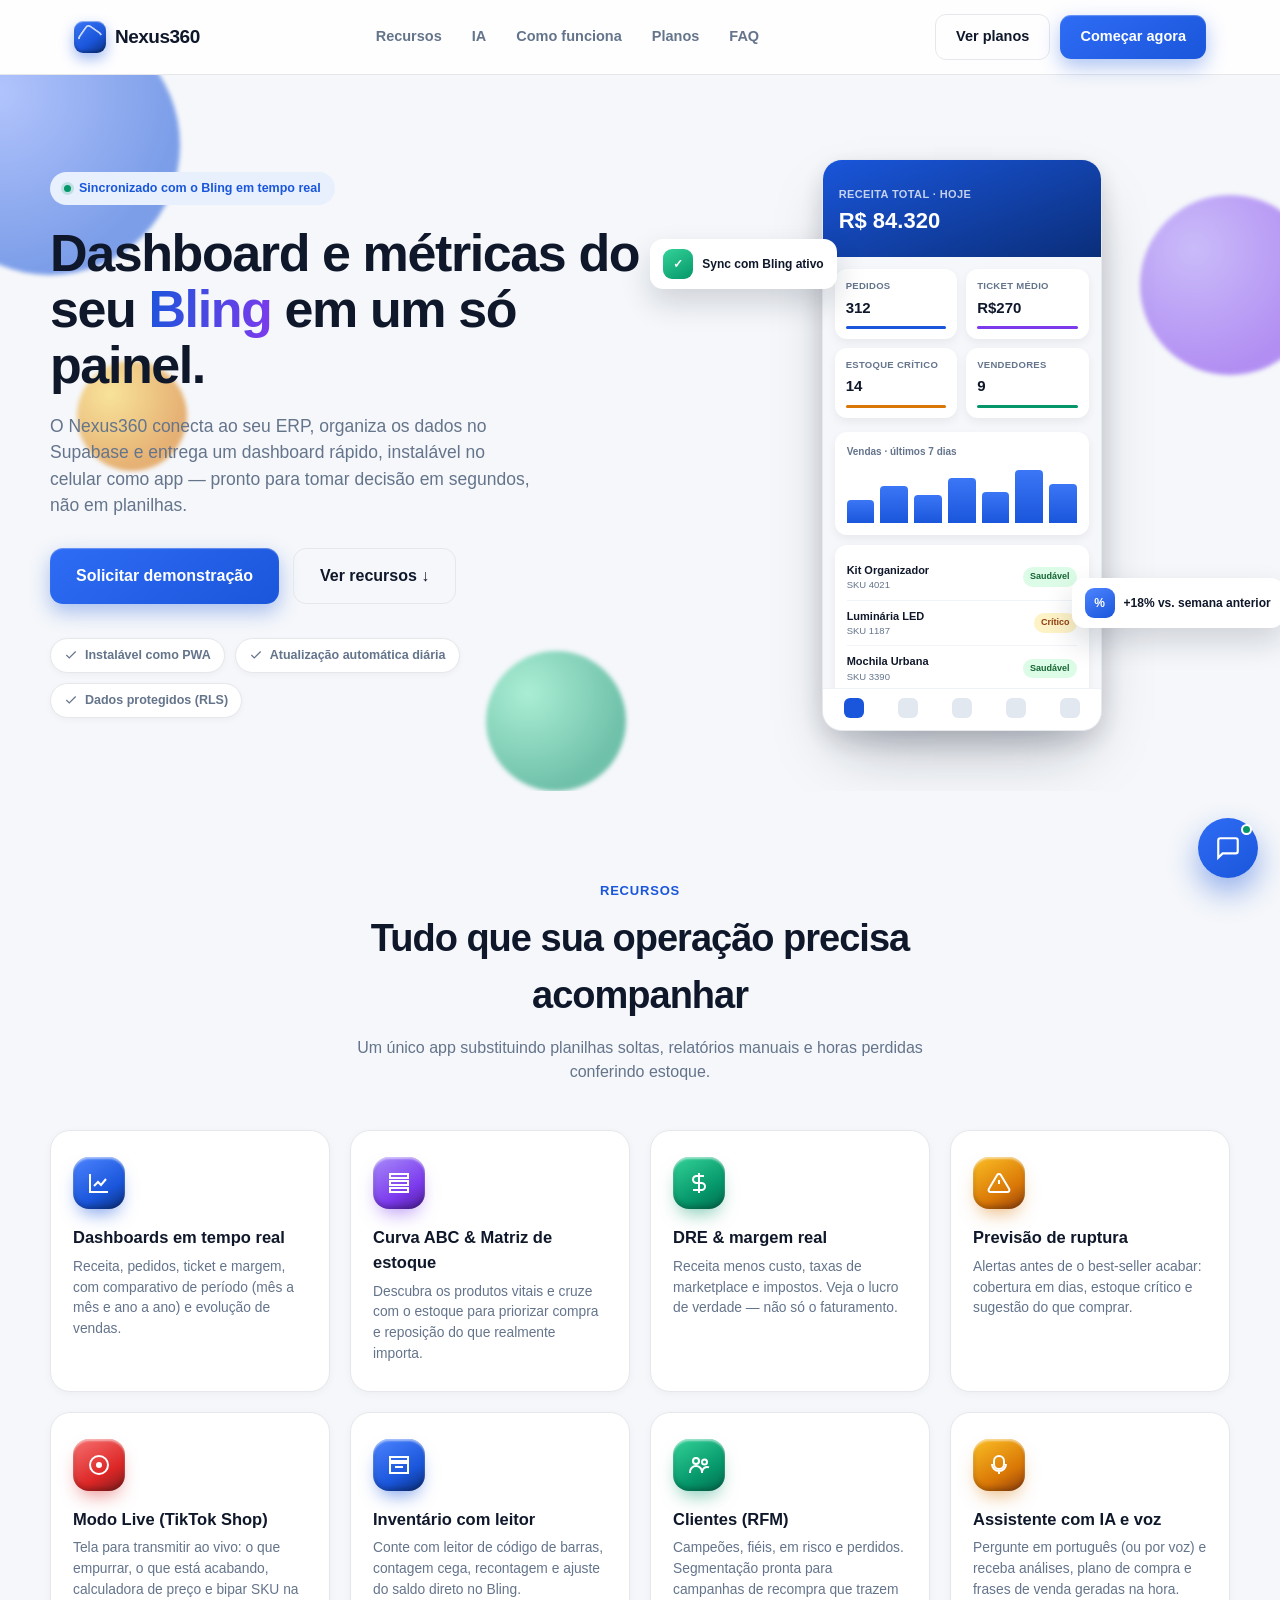
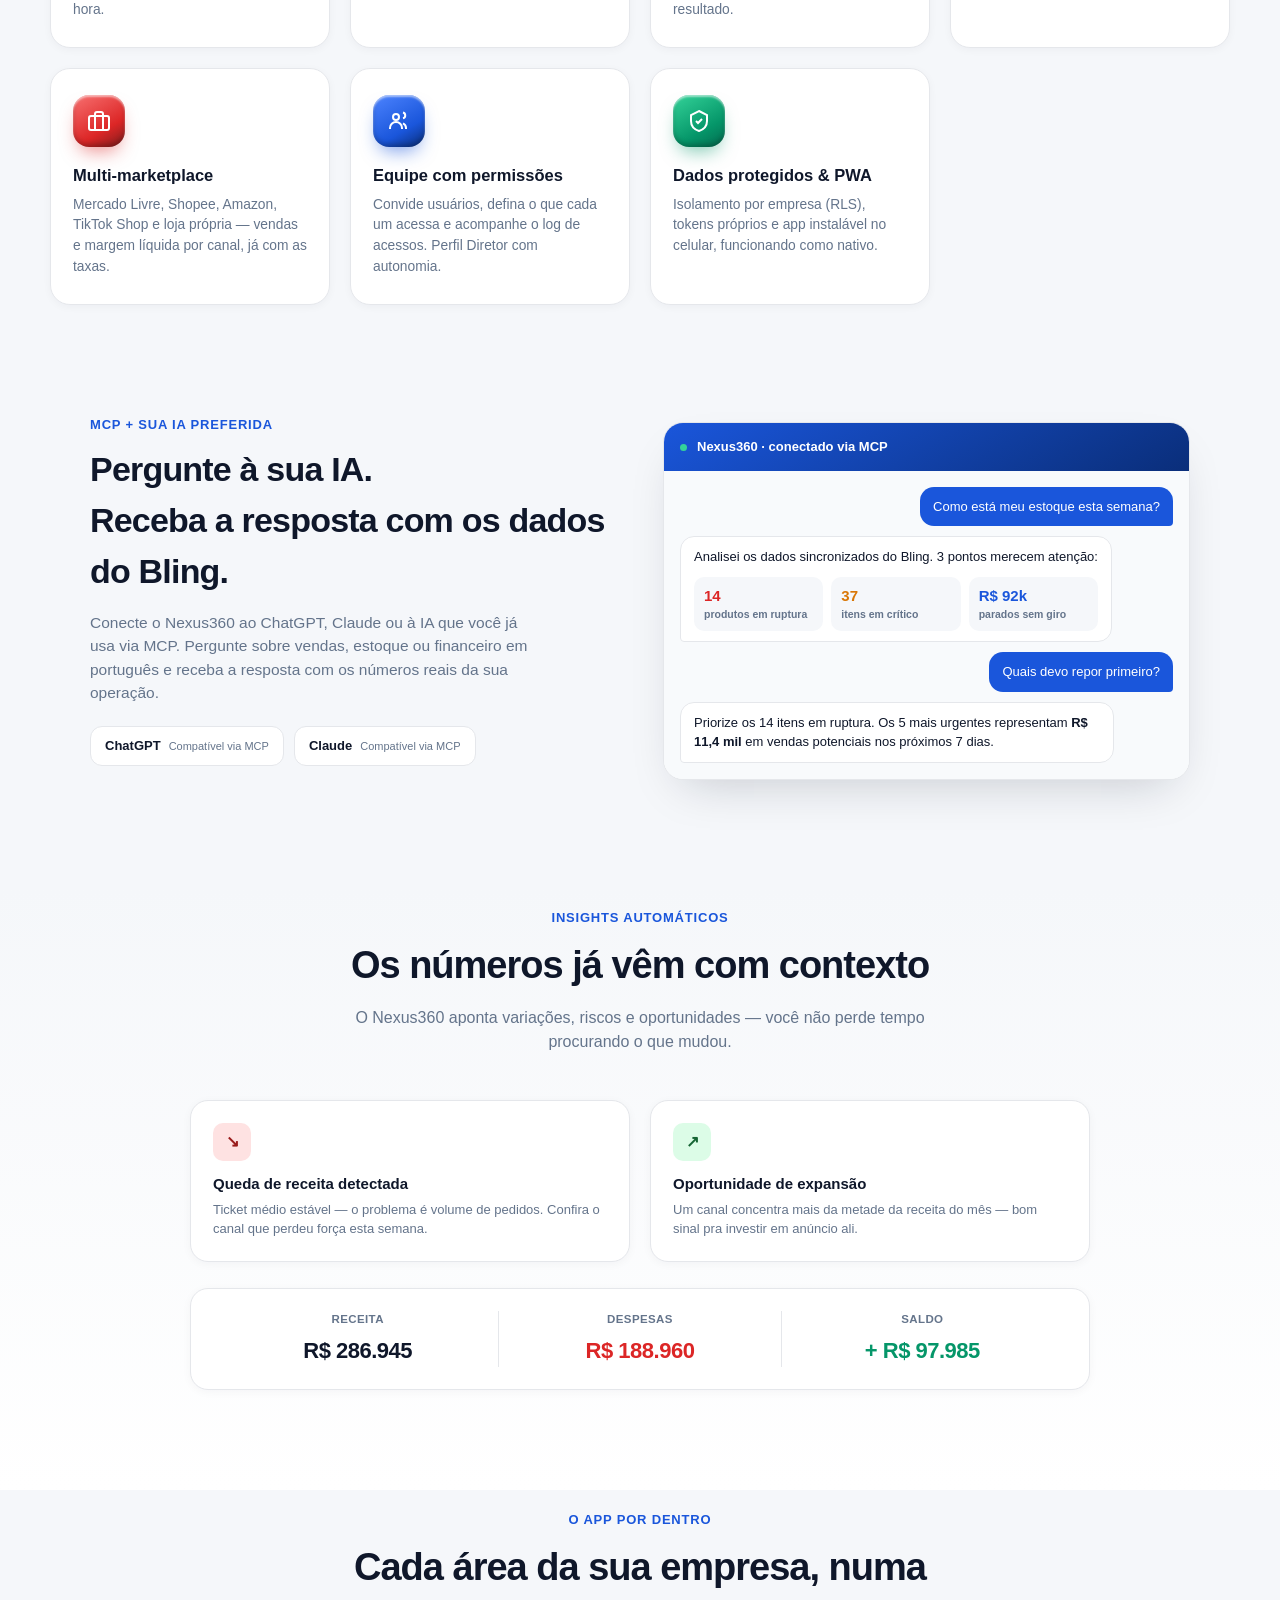
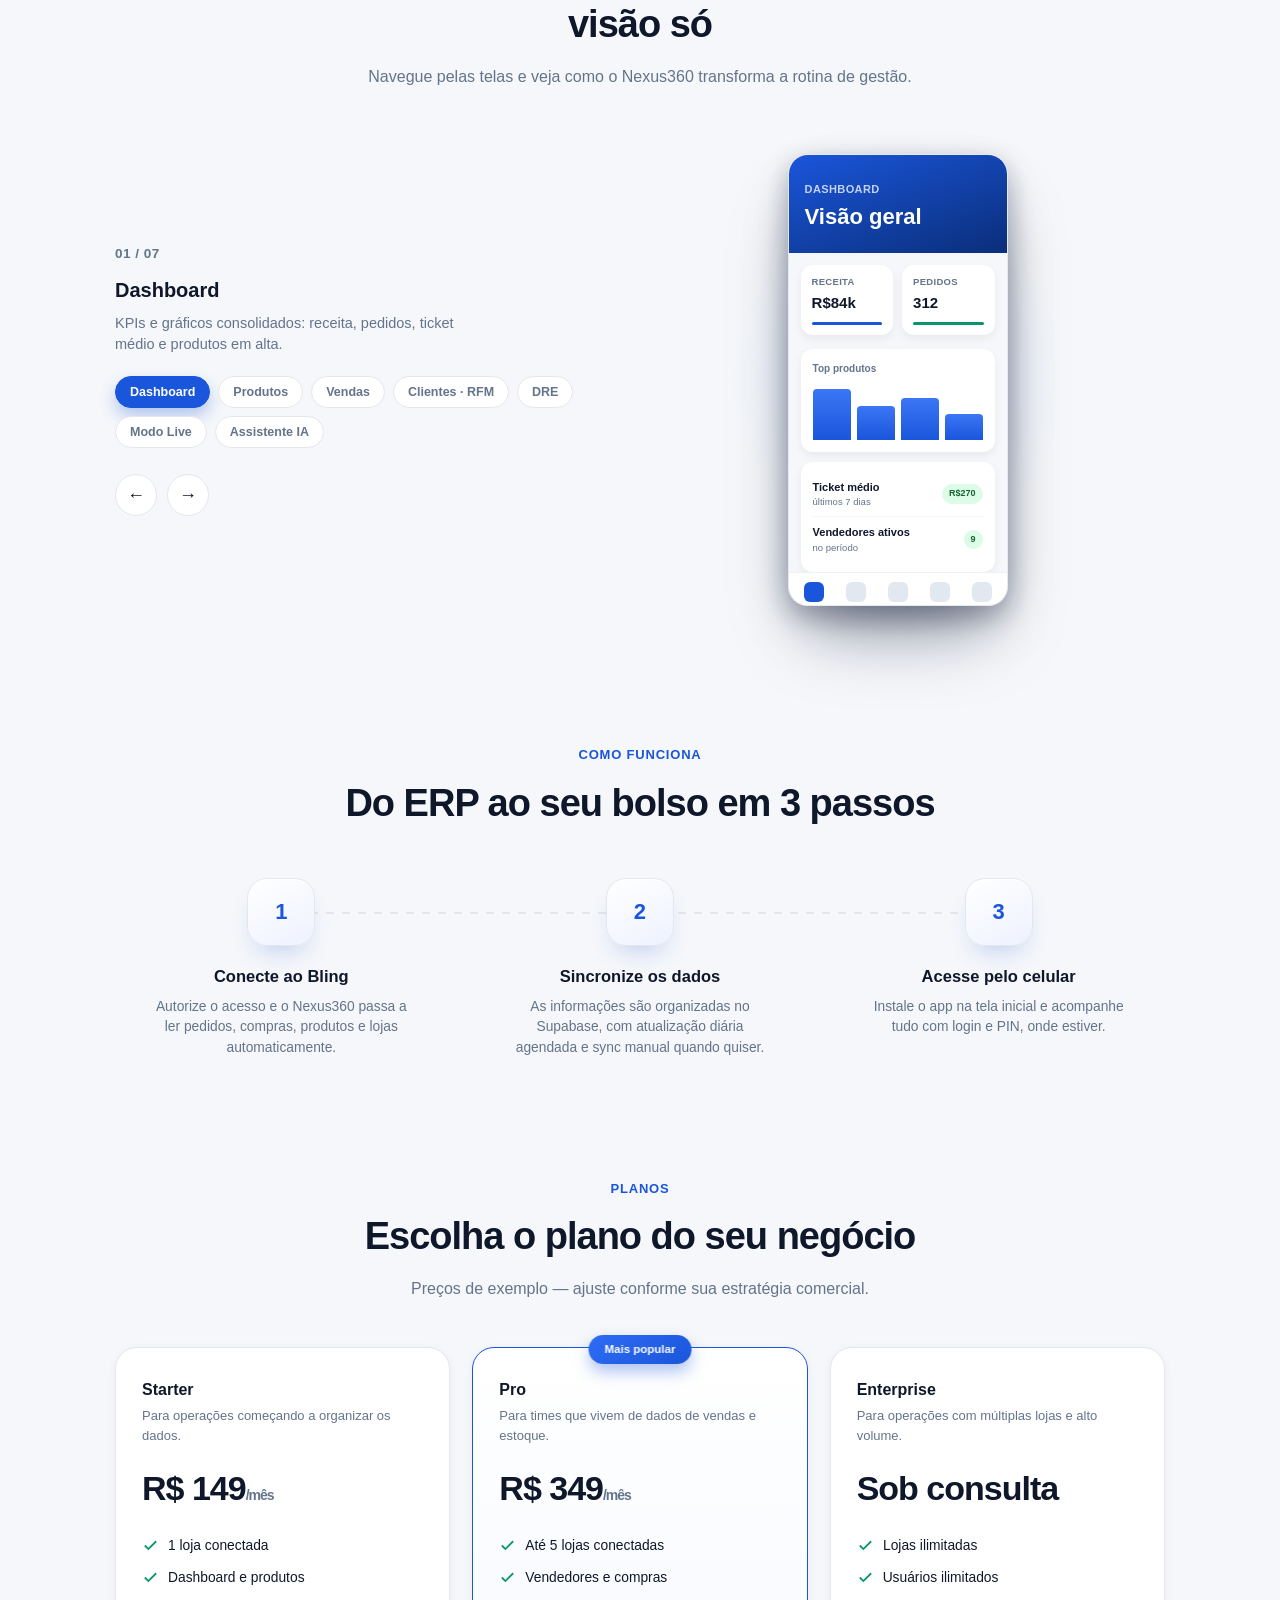
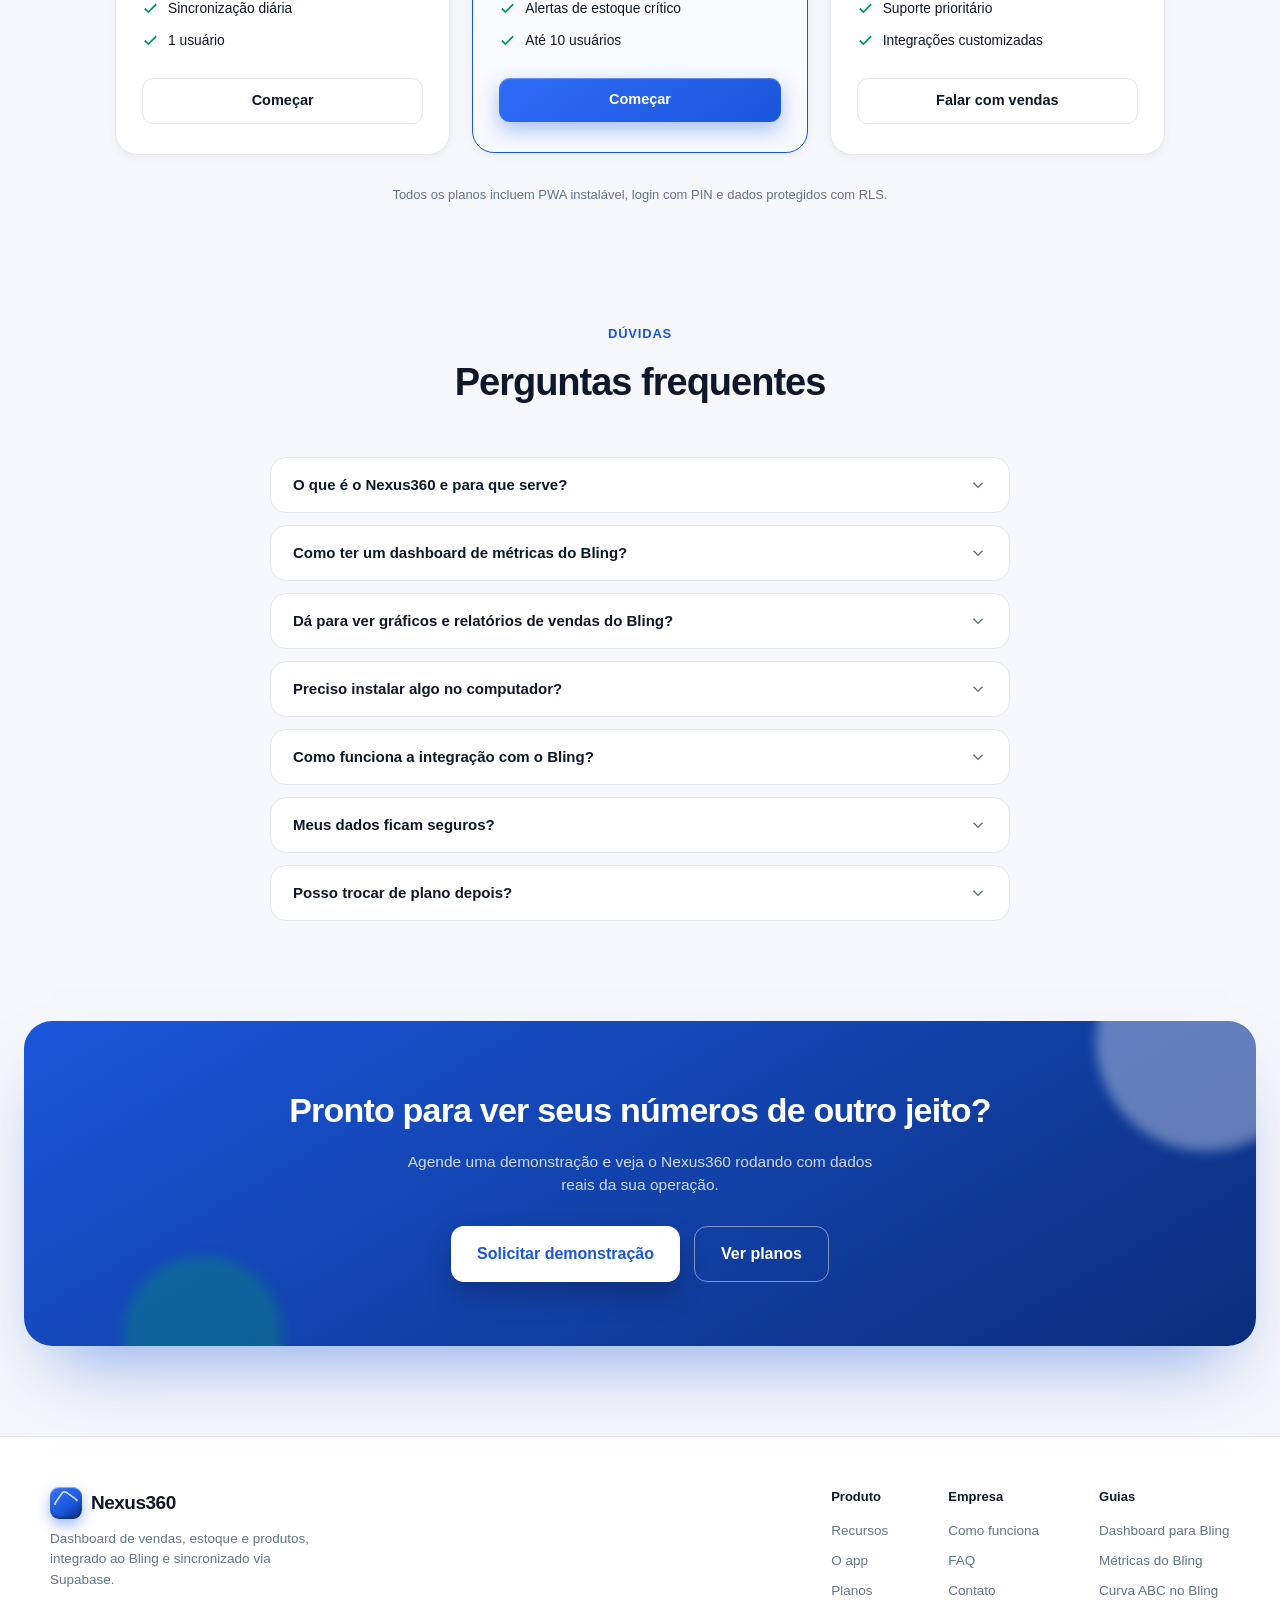
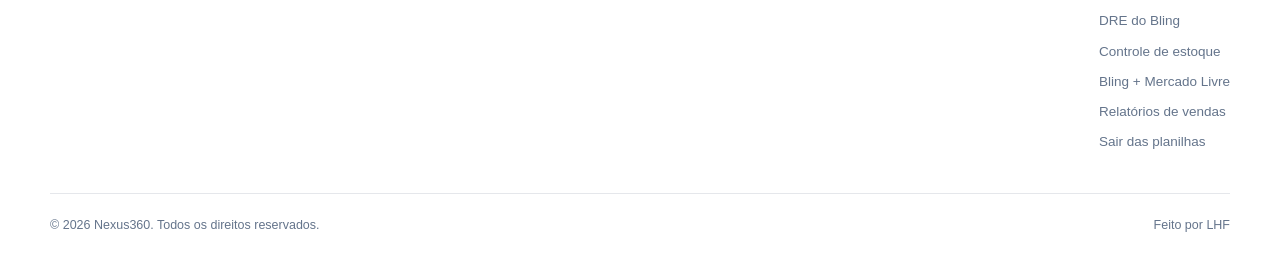
==== commit 08205d09: "Remove phone-frame chrome from homepage product mockups The hero and "O app por dentro" carousel wra" ====
--- a/index.html
+++ b/index.html
@@ -143,6 +143,20 @@
 .chip2{bottom:18%;right:-10%;animation-delay:1.5s}
 @keyframes chipfloat{0%,100%{transform:translateY(0)}50%{transform:translateY(-12px)}}
 
+/* Prints sem moldura de celular: só a tela, com cantos e sombra próprios */
+.phone-stage .phone,
+.car-slide .phone{
+  background:none;padding:0;box-shadow:none;transform:none;border-radius:20px;
+}
+.phone-stage .phone::before,
+.car-slide .phone::before{content:none}
+.phone-stage .phone-screen,
+.car-slide .phone-screen{
+  border-radius:20px;
+  box-shadow:0 30px 60px -20px rgba(15,23,42,.35),0 10px 26px rgba(15,23,42,.14);
+  border:1px solid rgba(15,23,42,.06);
+}
+
 /* ---------- SECTION HEAD ---------- */
 .sec-head{text-align:center;max-width:640px;margin:0 auto 46px}
 .sec-tag{color:var(--blue);font-weight:700;font-size:13px;text-transform:uppercase;letter-spacing:.8px;margin-bottom:10px}
@@ -805,21 +819,6 @@
 }
 document.querySelectorAll('.tilt').forEach(el=>attachTilt(el,9));
 document.querySelectorAll('.tilt-soft').forEach(el=>attachTilt(el,14));
-
-// 3D tilt for hero phone, following mouse across whole stage
-const stage=document.getElementById('phoneStage');
-const heroPhone=document.getElementById('heroPhone');
-if(stage && heroPhone){
-  stage.addEventListener('mousemove',e=>{
-    const r=stage.getBoundingClientRect();
-    const x=(e.clientX-r.left)/r.width-0.5;
-    const y=(e.clientY-r.top)/r.height-0.5;
-    heroPhone.style.transform=`rotateY(${-16 + x*22}deg) rotateX(${6 - y*16}deg) rotateZ(1deg)`;
-  });
-  stage.addEventListener('mouseleave',()=>{
-    heroPhone.style.transform='rotateY(-16deg) rotateX(6deg) rotateZ(1deg)';
-  });
-}
 
 // carrossel de telas do app (showcase2)
 (function(){
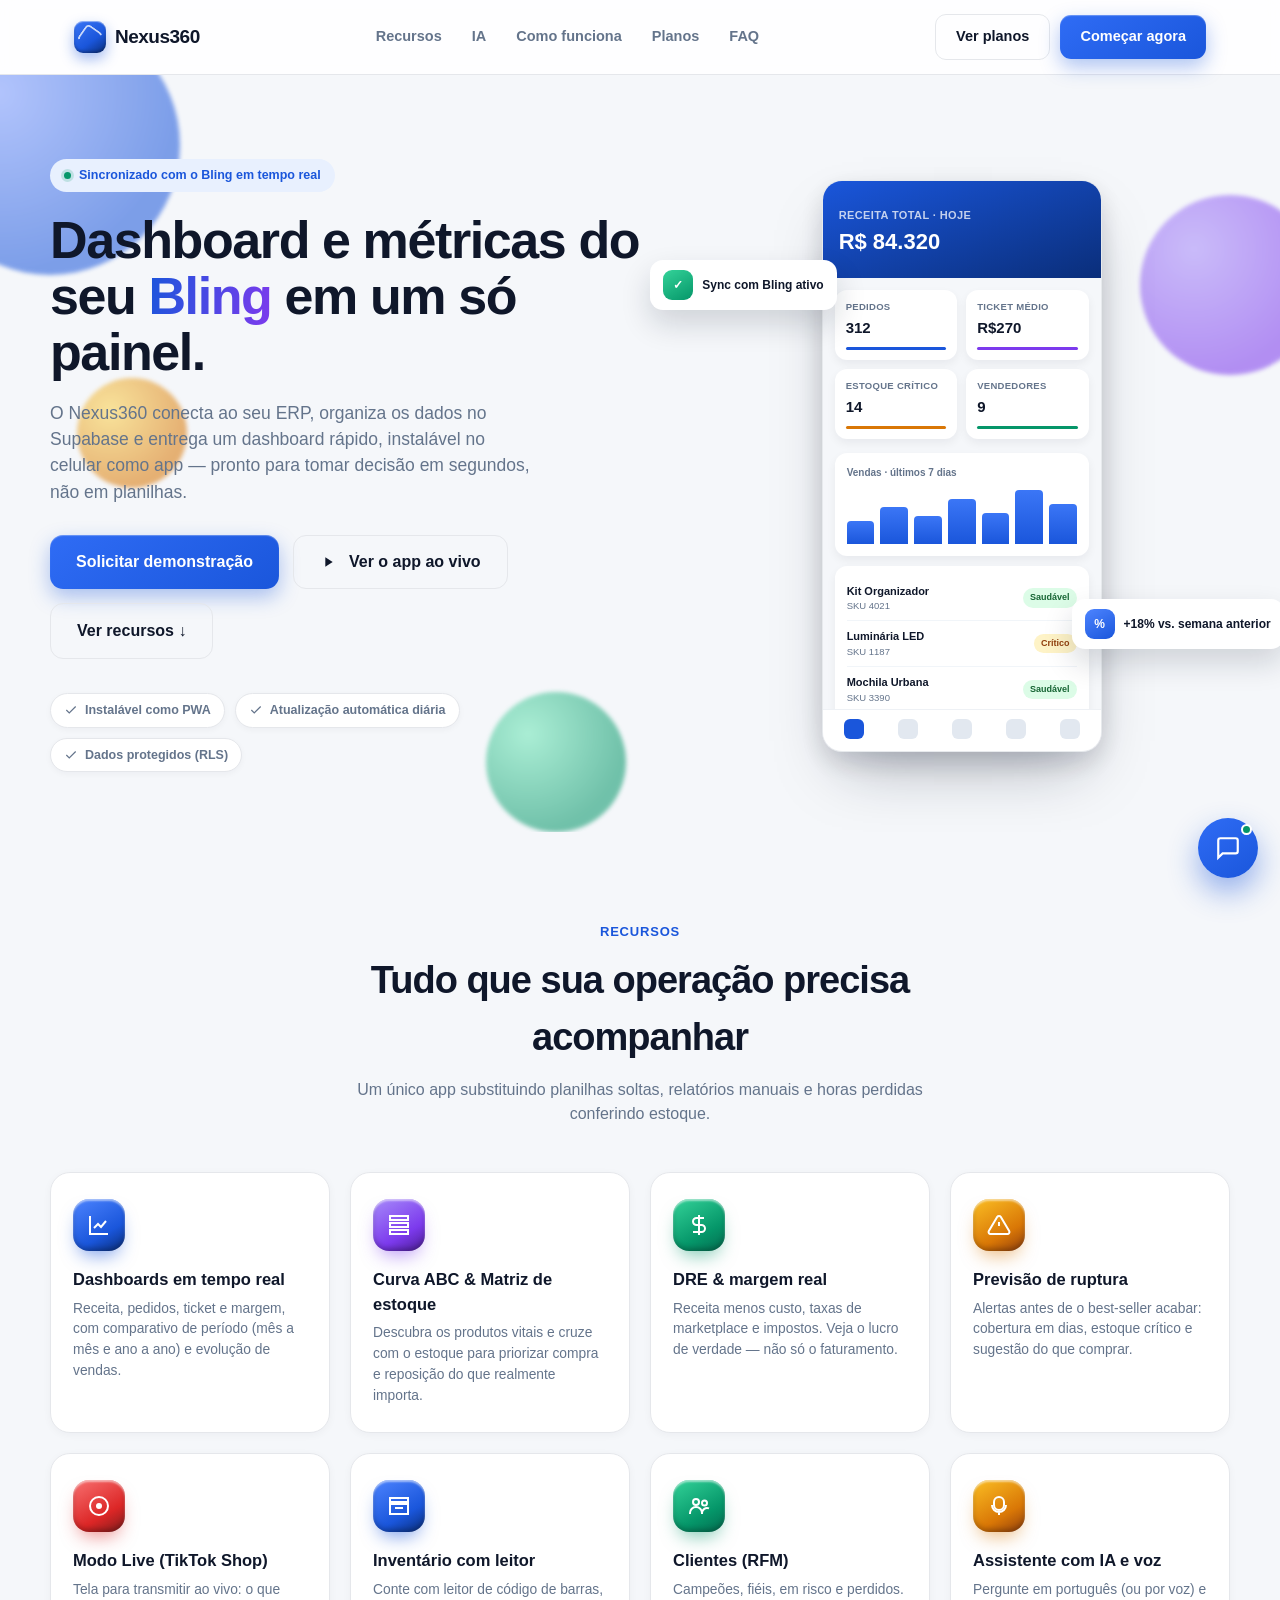
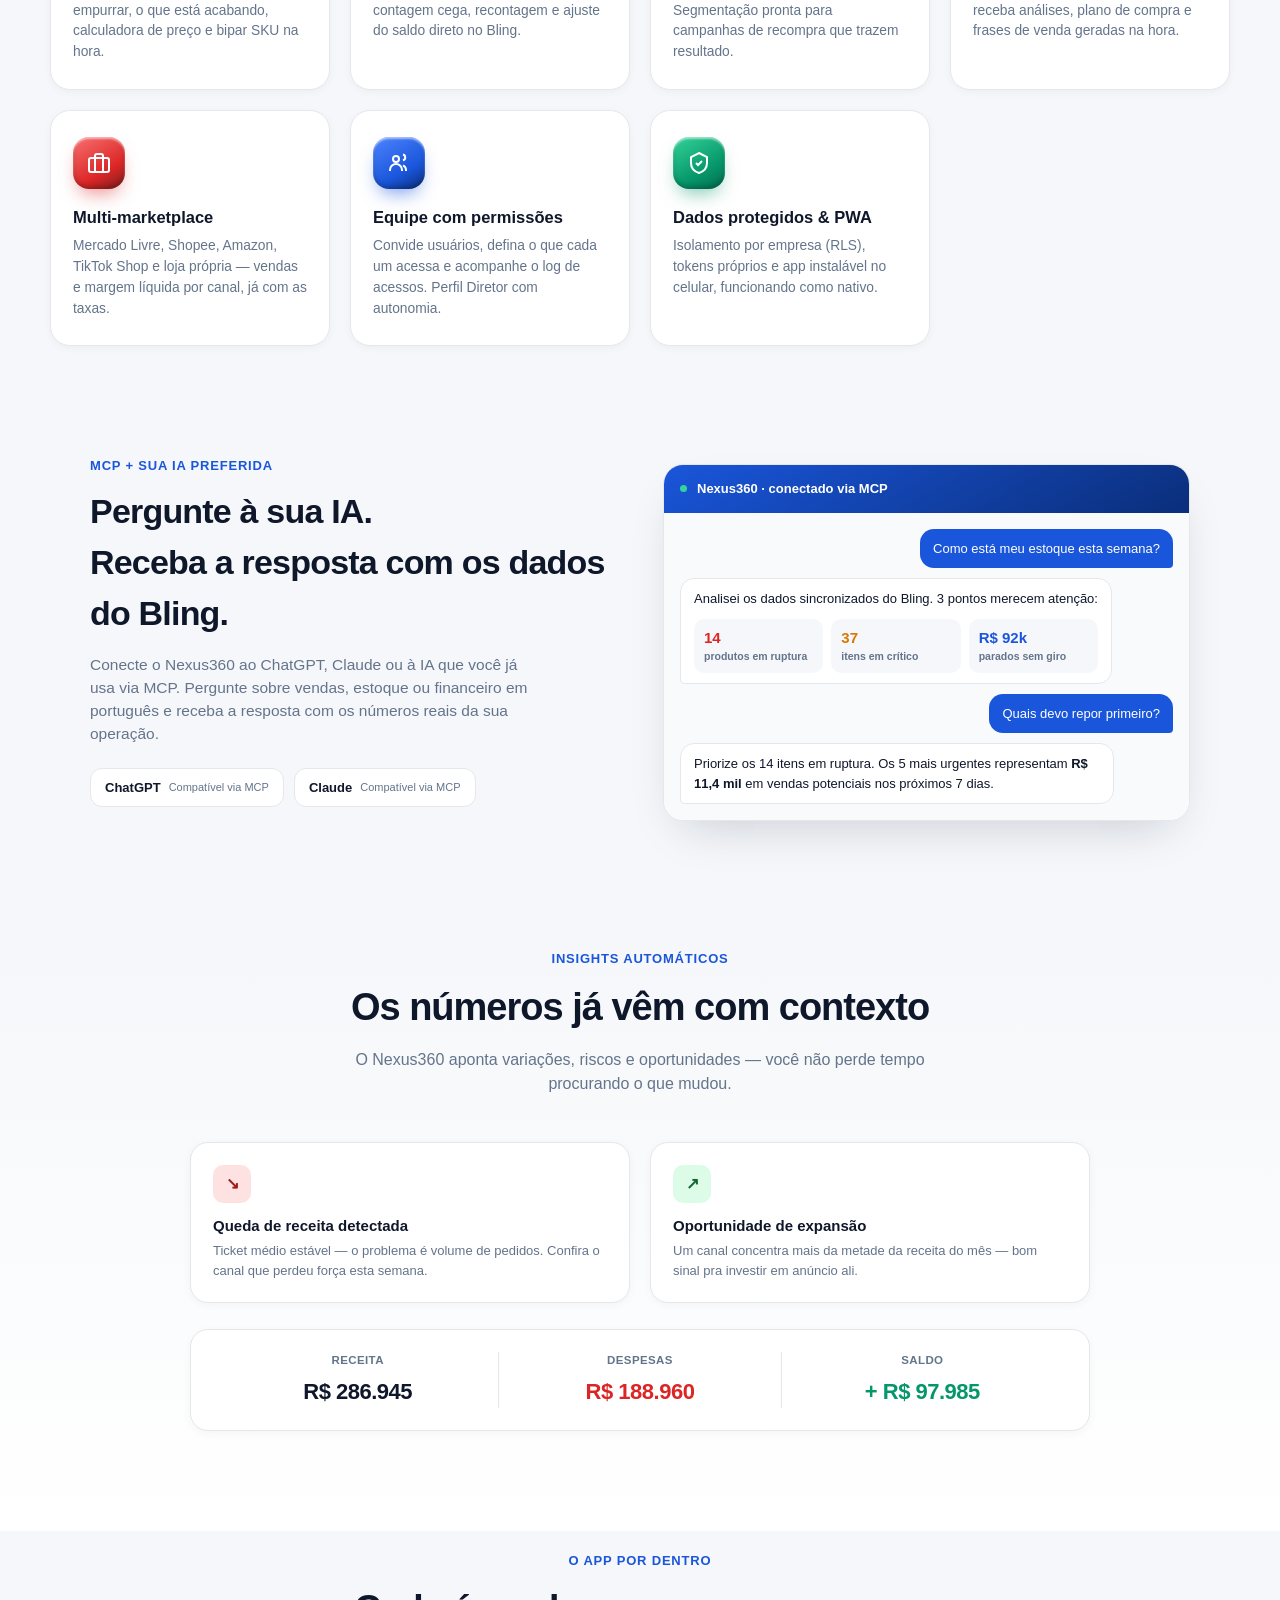
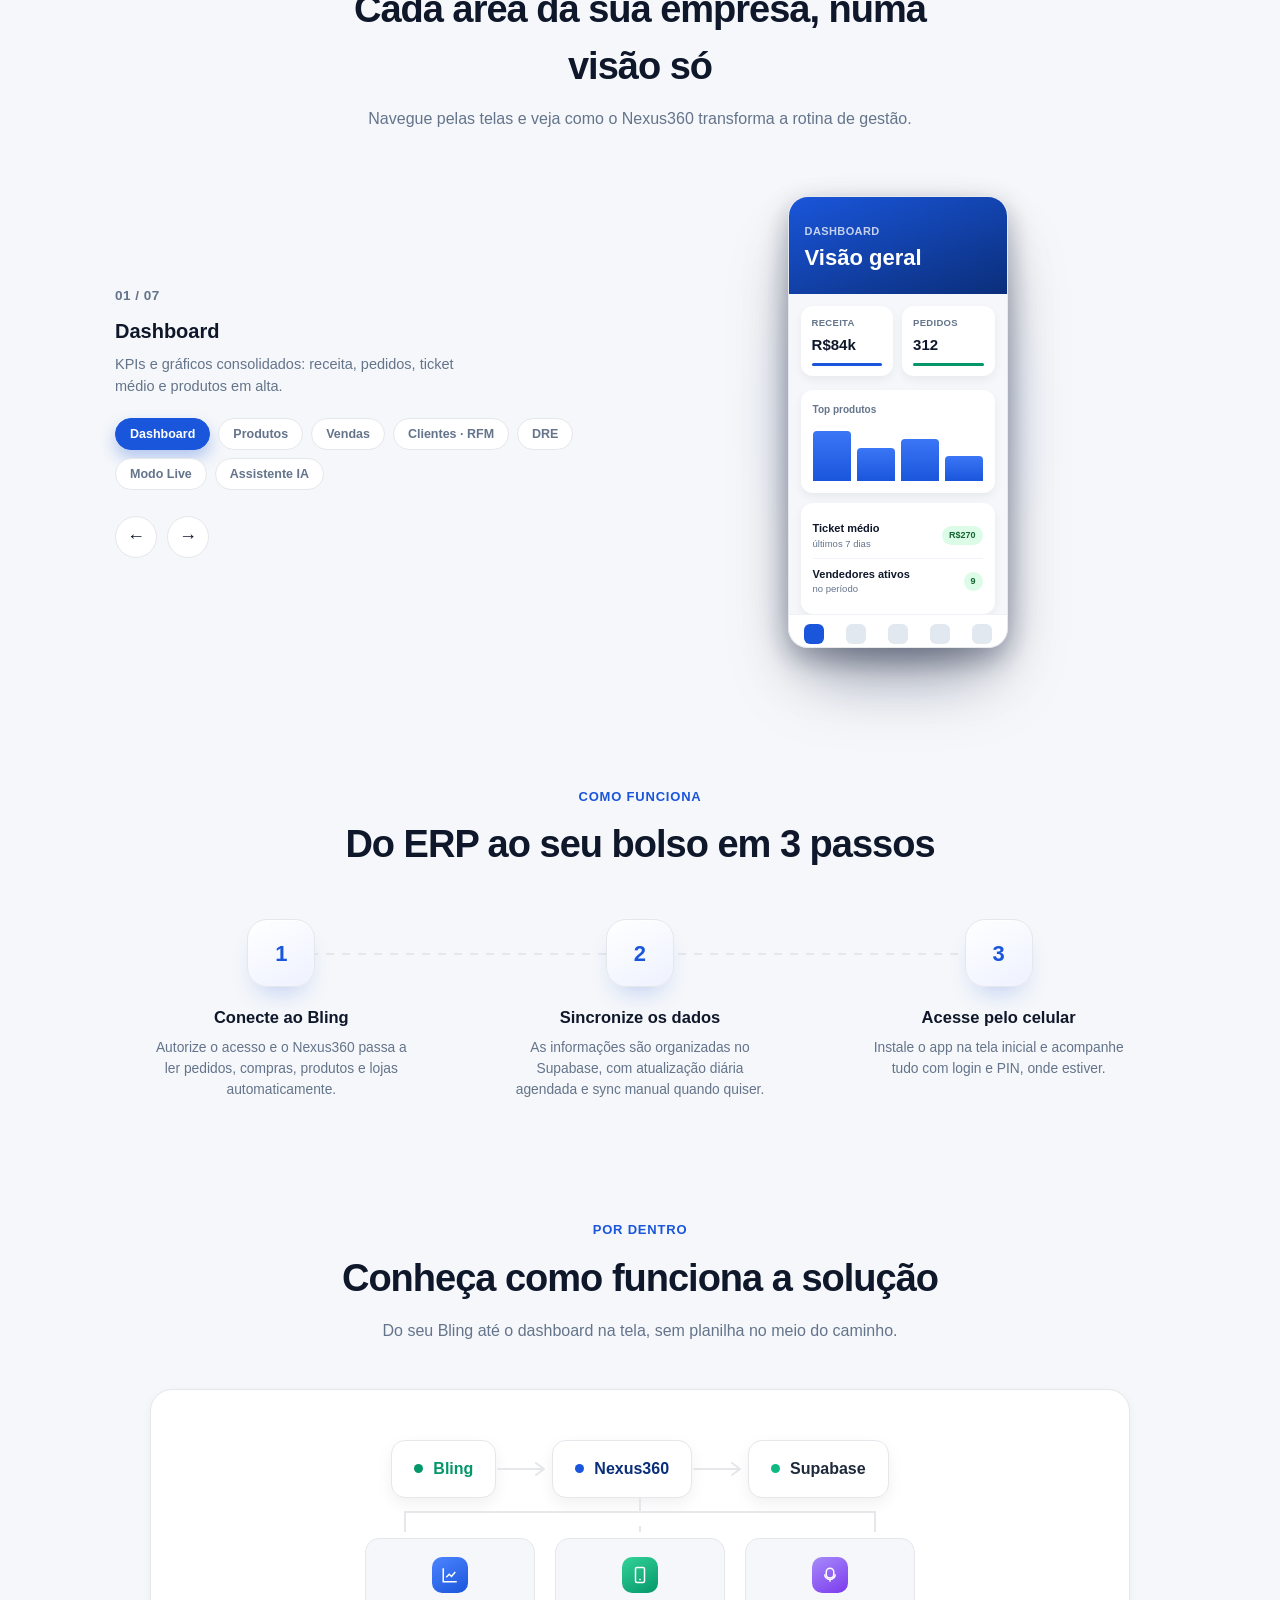
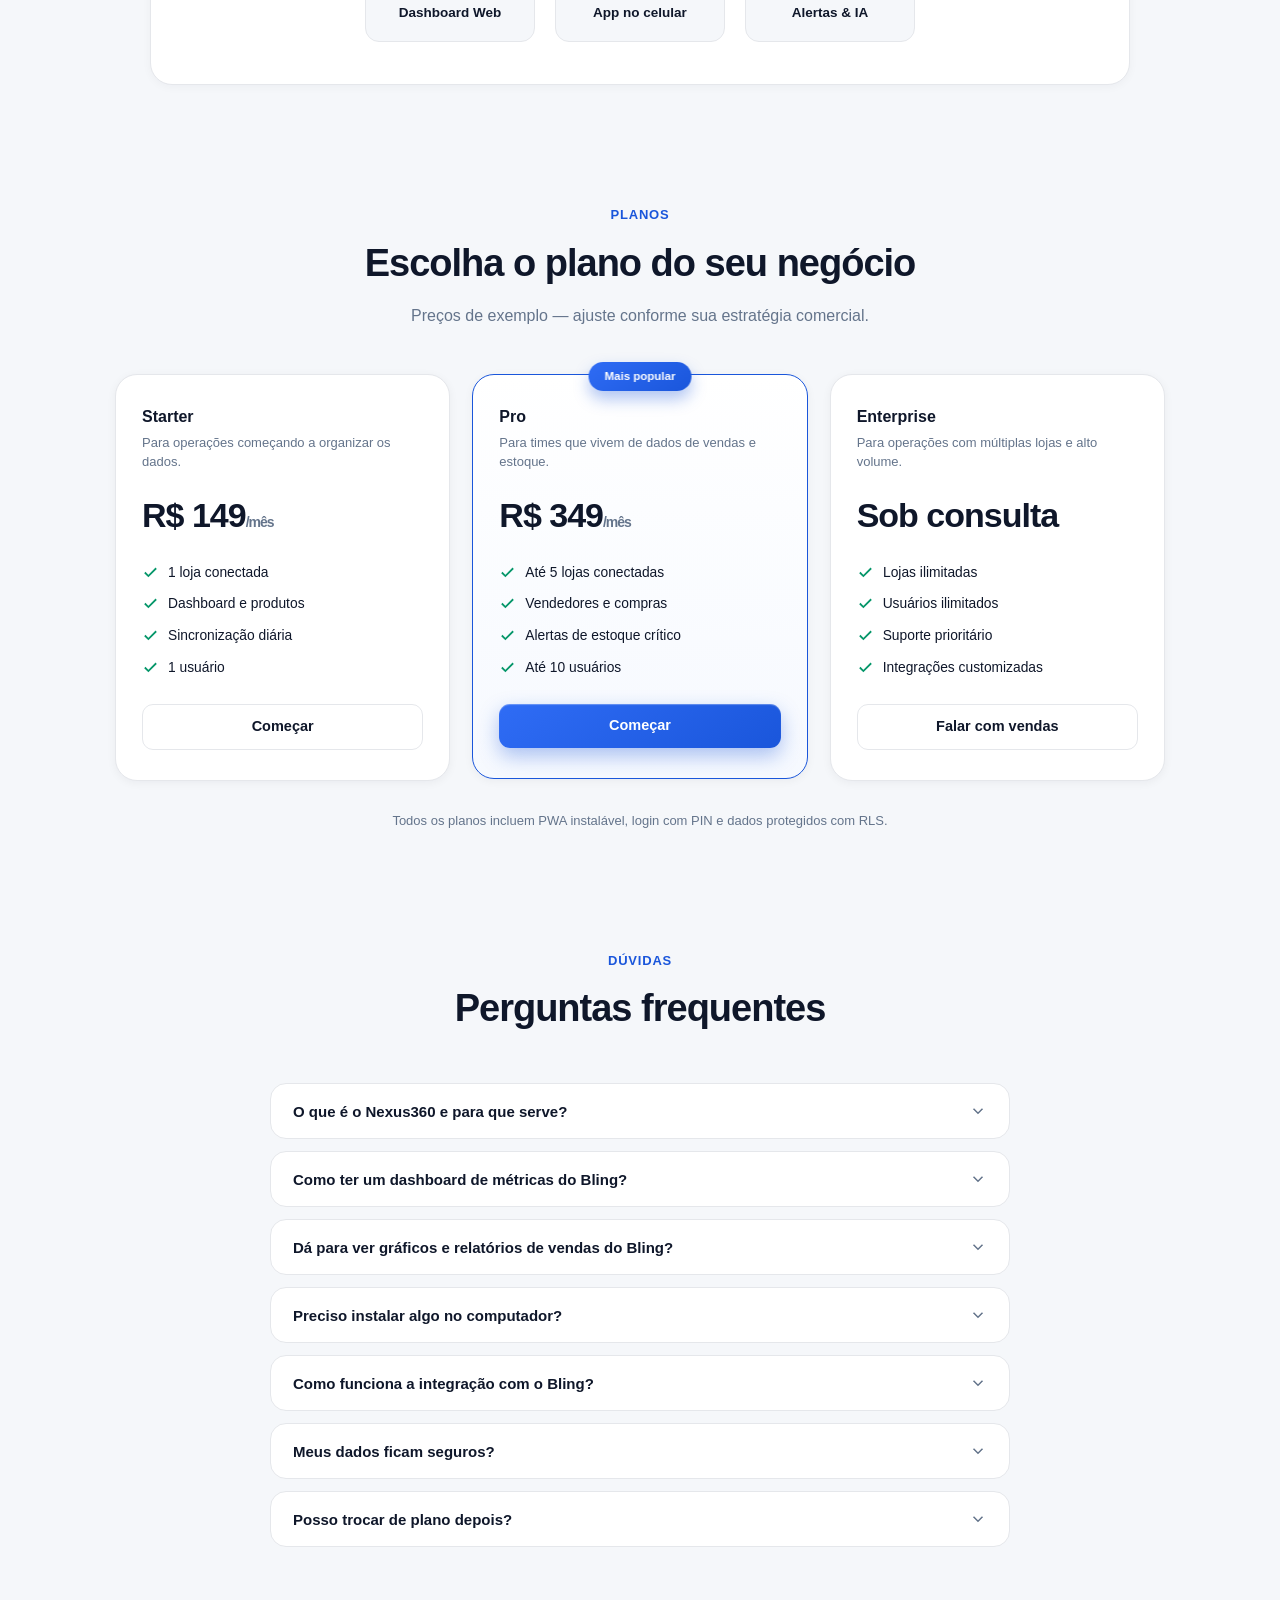
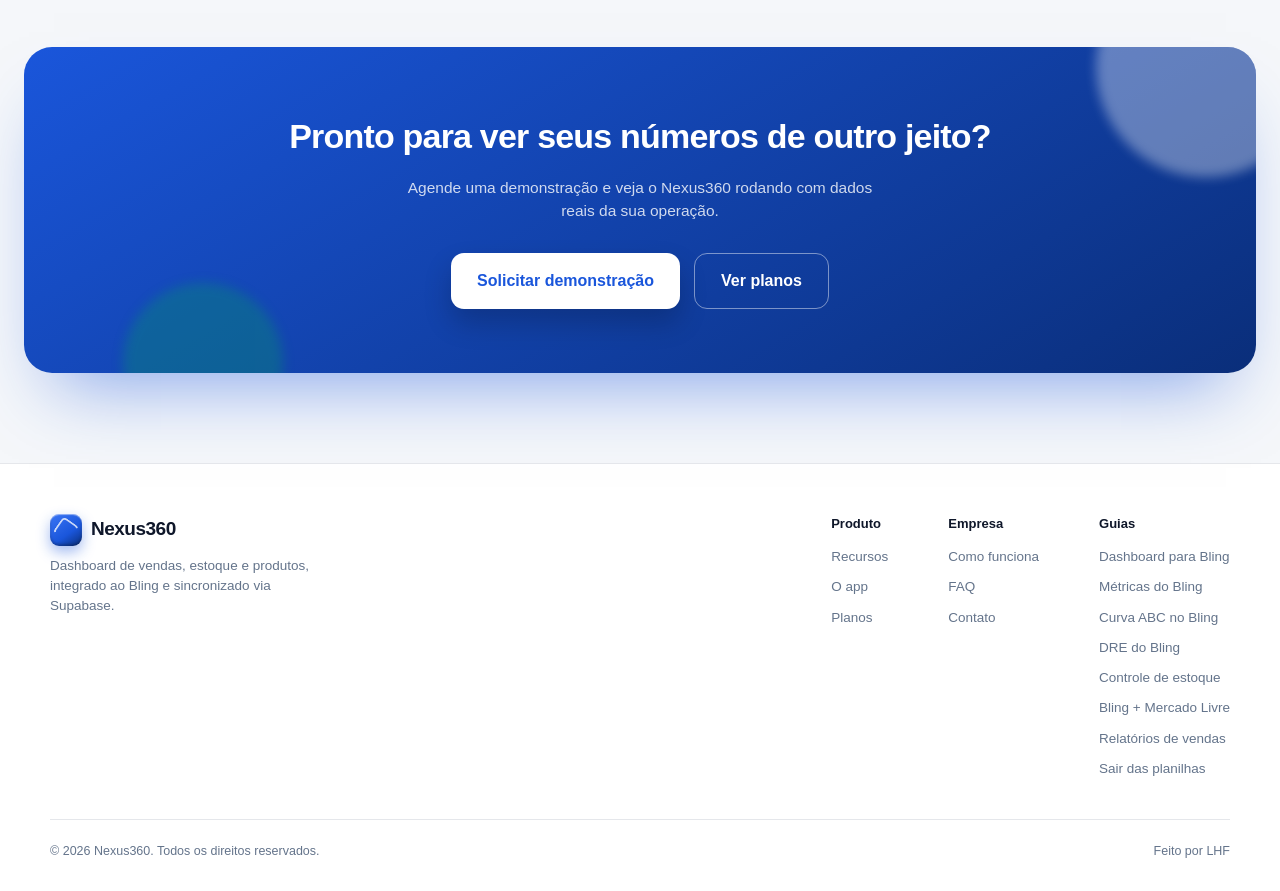
==== commit a963bd84: "Add architecture diagram, live-demo modal, and new SVG logo/favicon - New "Conheça como funciona a s" ====
--- a/index.html
+++ b/index.html
@@ -8,6 +8,7 @@
 <meta name="description" content="Dashboard e métricas para o Bling: vendas, estoque, Curva ABC, DRE, margem real e previsão de ruptura. Integra ao Bling e aos marketplaces (Mercado Livre, Shopee, Amazon, TikTok Shop). Teste grátis 7 dias.">
 <meta name="keywords" content="dashboard bling, métricas bling, relatórios bling, app para bling, curva ABC bling, DRE ecommerce, dashboard mercado livre, gestão de estoque bling, Nexus360">
 <link rel="canonical" href="https://store.nexus360saas.com.br/">
+<link rel="icon" type="image/svg+xml" href="/logo-nexus360.svg">
 <link rel="icon" type="image/png" sizes="512x512" href="/icon-512.png">
 <link rel="icon" type="image/png" sizes="192x192" href="/icon-192.png">
 <link rel="apple-touch-icon" href="/icon-192.png">
@@ -145,13 +146,16 @@
 
 /* Prints sem moldura de celular: só a tela, com cantos e sombra próprios */
 .phone-stage .phone,
-.car-slide .phone{
+.car-slide .phone,
+#ldStage .phone{
   background:none;padding:0;box-shadow:none;transform:none;border-radius:20px;
 }
 .phone-stage .phone::before,
-.car-slide .phone::before{content:none}
+.car-slide .phone::before,
+#ldStage .phone::before{content:none}
 .phone-stage .phone-screen,
-.car-slide .phone-screen{
+.car-slide .phone-screen,
+#ldStage .phone-screen{
   border-radius:20px;
   box-shadow:0 30px 60px -20px rgba(15,23,42,.35),0 10px 26px rgba(15,23,42,.14);
   border:1px solid rgba(15,23,42,.06);
@@ -248,6 +252,29 @@
 .how-num{width:68px;height:68px;border-radius:20px;background:linear-gradient(150deg,#fff,#eef2ff);border:1px solid var(--bdr);display:flex;align-items:center;justify-content:center;font-weight:800;font-size:22px;color:var(--blue);margin:0 auto 18px;box-shadow:0 14px 26px -12px rgba(26,86,219,.3),inset 0 1px 1px rgba(255,255,255,.8)}
 .how-card h3{font-size:16.5px;font-weight:700;margin-bottom:8px}
 .how-card p{font-size:13.8px;color:var(--t2);max-width:260px;margin:0 auto}
+
+/* ---------- ARQUITETURA (diagrama do fluxo de dados) ---------- */
+.arch{padding:20px 24px 100px}
+.arch-box{max-width:980px;margin:0 auto;background:var(--card);border:1px solid var(--bdr);border-radius:22px;padding:50px 40px 42px;box-shadow:0 2px 10px rgba(15,23,42,.04)}
+.arch-row{display:flex;align-items:center;justify-content:center;gap:0;flex-wrap:wrap}
+.arch-node{background:var(--card);border:1px solid var(--bdr);border-radius:14px;padding:16px 22px;display:flex;align-items:center;gap:10px;font-weight:800;font-size:16px;box-shadow:0 6px 16px rgba(15,23,42,.06);white-space:nowrap}
+.arch-node .dot{width:9px;height:9px;border-radius:50%;flex-shrink:0}
+.arch-node.bling{color:#059669}
+.arch-node.nexus{color:var(--blue2)}
+.arch-node.supa{color:#1e293b}
+.arch-arrow{width:56px;height:18px;color:var(--bdr);flex-shrink:0}
+.arch-connector{max-width:640px;margin:0 auto;position:relative;height:40px}
+.arch-connector svg{width:100%;height:100%;color:var(--bdr);overflow:visible}
+.arch-outputs{display:flex;justify-content:center;gap:20px;flex-wrap:wrap}
+.arch-out{background:var(--bg);border:1px solid var(--bdr);border-radius:14px;padding:18px 20px;text-align:center;width:170px}
+.arch-out .ic{width:36px;height:36px;border-radius:10px;display:flex;align-items:center;justify-content:center;margin:0 auto 10px;color:#fff}
+.arch-out .ic svg{width:18px;height:18px}
+.arch-out .lbl{font-weight:700;font-size:13.5px}
+@media(max-width:760px){
+  .arch-row{flex-direction:column;gap:14px}
+  .arch-arrow{transform:rotate(90deg)}
+  .arch-box{padding:36px 20px 30px}
+}
 
 /* ---------- PRICING ---------- */
 .pricing{padding:20px 24px 100px}
@@ -355,6 +382,9 @@
       <p class="lead">O Nexus360 conecta ao seu ERP, organiza os dados no Supabase e entrega um dashboard rápido, instalável no celular como app — pronto para tomar decisão em segundos, não em planilhas.</p>
       <div class="hero-actions">
         <a href="#cta" class="btn btn-primary btn-lg">Solicitar demonstração</a>
+        <button type="button" class="btn btn-ghost btn-lg" onclick="openLiveDemo()">
+          <svg viewBox="0 0 24 24" width="16" height="16" fill="currentColor" style="vertical-align:-2px;margin-right:5px"><path d="M8 5v14l11-7z"/></svg>Ver o app ao vivo
+        </button>
         <a href="#recursos" class="btn btn-ghost btn-lg">Ver recursos ↓</a>
       </div>
       <div class="badges-row">
@@ -364,7 +394,7 @@
       </div>
     </div>
     <div class="phone-stage" id="phoneStage">
-      <div class="phone" id="heroPhone">
+      <div class="phone" id="heroPhone" onclick="openLiveDemo()" style="cursor:pointer" title="Clique e veja o app ao vivo">
         <div class="phone-screen">
           <div class="ph-topbar">
             <div class="ttl">RECEITA TOTAL · HOJE</div>
@@ -652,6 +682,40 @@
       <div class="how-num">3</div>
       <h3>Acesse pelo celular</h3>
       <p>Instale o app na tela inicial e acompanhe tudo com login e PIN, onde estiver.</p>
+    </div>
+  </div>
+</section>
+
+<section class="arch" id="arquitetura">
+  <div class="sec-head">
+    <div class="sec-tag">Por dentro</div>
+    <h2>Conheça como funciona a solução</h2>
+    <p>Do seu Bling até o dashboard na tela, sem planilha no meio do caminho.</p>
+  </div>
+  <div class="arch-box">
+    <div class="arch-row">
+      <div class="arch-node bling"><span class="dot" style="background:#059669"></span>Bling</div>
+      <svg class="arch-arrow" viewBox="0 0 56 18" fill="none"><path d="M2 9h46M40 3l8 6-8 6" stroke="currentColor" stroke-width="2" stroke-linecap="round" stroke-linejoin="round"/></svg>
+      <div class="arch-node nexus"><span class="dot" style="background:var(--blue)"></span>Nexus360</div>
+      <svg class="arch-arrow" viewBox="0 0 56 18" fill="none"><path d="M2 9h46M40 3l8 6-8 6" stroke="currentColor" stroke-width="2" stroke-linecap="round" stroke-linejoin="round"/></svg>
+      <div class="arch-node supa"><span class="dot" style="background:#10b981"></span>Supabase</div>
+    </div>
+    <div class="arch-connector">
+      <svg viewBox="0 0 640 40" preserveAspectRatio="none"><path d="M320 0v14M320 14H85v14M320 14h235v14M85 28v6M320 28v6M555 28v6" stroke="currentColor" stroke-width="2" fill="none"/></svg>
+    </div>
+    <div class="arch-outputs">
+      <div class="arch-out">
+        <div class="ic" style="background:linear-gradient(150deg,#4d84ff,var(--blue))"><svg viewBox="0 0 24 24" fill="none" stroke="currentColor" stroke-width="2"><path d="M3 3v18h18M7 15l4-4 3 3 5-6"/></svg></div>
+        <div class="lbl">Dashboard Web</div>
+      </div>
+      <div class="arch-out">
+        <div class="ic" style="background:linear-gradient(150deg,#34d399,var(--green))"><svg viewBox="0 0 24 24" fill="none" stroke="currentColor" stroke-width="2"><rect x="6" y="2" width="12" height="20" rx="2"/><path d="M11 18h2"/></svg></div>
+        <div class="lbl">App no celular</div>
+      </div>
+      <div class="arch-out">
+        <div class="ic" style="background:linear-gradient(150deg,#a78bfa,var(--purple))"><svg viewBox="0 0 24 24" fill="none" stroke="currentColor" stroke-width="2"><path d="M12 3a5 5 0 0 0-5 5v3a5 5 0 0 0 10 0V8a5 5 0 0 0-5-5z"/><path d="M5 11a7 7 0 0 0 14 0M12 18v3"/></svg></div>
+        <div class="lbl">Alertas & IA</div>
+      </div>
     </div>
   </div>
 </section>
@@ -820,20 +884,24 @@
 document.querySelectorAll('.tilt').forEach(el=>attachTilt(el,9));
 document.querySelectorAll('.tilt-soft').forEach(el=>attachTilt(el,14));
 
+// Títulos/descrições das telas do app — reaproveitados pelo carrossel (showcase2)
+// e pelo modal "Ver o app ao vivo" (liveDemoOverlay), que clona o mesmo HTML.
+const APP_SCREEN_TITLES=['Dashboard','Produtos','Vendas','Clientes · RFM','DRE','Modo Live','Assistente IA'];
+const APP_SCREEN_DESCS=[
+  'KPIs e gráficos consolidados: receita, pedidos, ticket médio e produtos em alta.',
+  'Status de estoque por SKU, com alertas de crítico e ruptura em tempo real.',
+  'Vendas por canal e cliente, com filtros por período e marketplace.',
+  'Segmentação de clientes por Recência, Frequência e Valor — pronta para campanhas.',
+  'Receita menos custo, taxas e impostos — o lucro real, não só o faturamento.',
+  'Tela pra transmitir ao vivo no TikTok Shop: o que empurrar, combo sugerido pela IA e bipar SKU na hora.',
+  'Pergunte em português e receba análises, plano de compra e frases de venda geradas na hora.'
+];
+
 // carrossel de telas do app (showcase2)
 (function(){
   const slides=document.querySelectorAll('#carStage .car-slide');
   if(!slides.length) return;
-  const titles=['Dashboard','Produtos','Vendas','Clientes · RFM','DRE','Modo Live','Assistente IA'];
-  const descs=[
-    'KPIs e gráficos consolidados: receita, pedidos, ticket médio e produtos em alta.',
-    'Status de estoque por SKU, com alertas de crítico e ruptura em tempo real.',
-    'Vendas por canal e cliente, com filtros por período e marketplace.',
-    'Segmentação de clientes por Recência, Frequência e Valor — pronta para campanhas.',
-    'Receita menos custo, taxas e impostos — o lucro real, não só o faturamento.',
-    'Tela pra transmitir ao vivo no TikTok Shop: o que empurrar, combo sugerido pela IA e bipar SKU na hora.',
-    'Pergunte em português e receba análises, plano de compra e frases de venda geradas na hora.'
-  ];
+  const titles=APP_SCREEN_TITLES, descs=APP_SCREEN_DESCS;
   const tabsEl=document.getElementById('carTabs'), countEl=document.getElementById('carCount');
   const titleEl=document.getElementById('carTitle'), descEl=document.getElementById('carDesc');
   let cur=0;
@@ -851,6 +919,49 @@
   let auto=setInterval(()=>go(cur+1),6000);
   document.getElementById('carStage').addEventListener('mouseenter',()=>clearInterval(auto));
 })();
+
+// Modal "Ver o app ao vivo" — amplia as mesmas telas de exemplo do carrossel,
+// clonando o HTML de #carStage (uma cópia por abertura) pra não duplicar markup.
+let ldIdx=0;
+function openLiveDemo(){
+  const overlay=document.getElementById('liveDemoOverlay');
+  const stage=document.getElementById('ldStage');
+  const source=document.querySelectorAll('#carStage .car-slide .phone');
+  if(source.length && !stage.childElementCount){
+    source.forEach(p=>{
+      const clone=p.cloneNode(true);
+      clone.style.display='none';
+      stage.appendChild(clone);
+    });
+  }
+  document.getElementById('ldDots').innerHTML=APP_SCREEN_TITLES.map((_,i)=>`<i data-i="${i}"></i>`).join('');
+  overlay.classList.add('open');
+  document.body.style.overflow='hidden';
+  ldGo(0);
+}
+function closeLiveDemo(){
+  document.getElementById('liveDemoOverlay').classList.remove('open');
+  document.body.style.overflow='';
+}
+function ldGo(i){
+  const phones=document.querySelectorAll('#ldStage .phone');
+  if(!phones.length)return;
+  ldIdx=(i+phones.length)%phones.length;
+  phones.forEach((p,k)=>p.style.display=k===ldIdx?'':'none');
+  document.querySelectorAll('#ldDots i').forEach((d,k)=>d.classList.toggle('on',k===ldIdx));
+  document.getElementById('ldCount').textContent='Tela '+String(ldIdx+1).padStart(2,'0')+' / '+String(phones.length).padStart(2,'0');
+  document.getElementById('ldTitle').textContent=APP_SCREEN_TITLES[ldIdx];
+  document.getElementById('ldDesc').textContent=APP_SCREEN_DESCS[ldIdx];
+}
+document.addEventListener('keydown',e=>{
+  if(!document.getElementById('liveDemoOverlay').classList.contains('open'))return;
+  if(e.key==='Escape')closeLiveDemo();
+  if(e.key==='ArrowRight')ldGo(ldIdx+1);
+  if(e.key==='ArrowLeft')ldGo(ldIdx-1);
+});
+document.getElementById('ldDots').addEventListener('click',e=>{
+  const d=e.target.closest('i'); if(d)ldGo(+d.dataset.i);
+});
 
 // parallax blobs following scroll slightly
 window.addEventListener('scroll',()=>{
@@ -892,7 +1003,46 @@
 .chat-foot button{background:var(--blue);border:none;color:#fff;border-radius:11px;width:40px;flex-shrink:0;cursor:pointer;display:flex;align-items:center;justify-content:center}
 .chat-foot button:disabled{opacity:.5;cursor:default}
 @media(max-width:480px){.chat-panel{right:16px;bottom:88px}.chat-fab{right:16px;bottom:16px}}
+.live-demo-overlay{display:none;position:fixed;inset:0;background:rgba(10,14,26,.72);backdrop-filter:blur(4px);z-index:500;align-items:center;justify-content:center;padding:24px}
+.live-demo-overlay.open{display:flex}
+.live-demo-box{background:#fff;border-radius:24px;padding:26px 26px 20px;max-width:380px;width:100%;box-shadow:0 40px 90px -20px rgba(0,0,0,.5);position:relative;max-height:92vh;overflow:auto;text-align:center}
+.live-demo-close{position:absolute;top:14px;right:14px;width:34px;height:34px;border-radius:50%;border:none;background:var(--bg);color:var(--text);font-size:15px;cursor:pointer;display:flex;align-items:center;justify-content:center}
+.live-demo-close:hover{background:var(--bdr)}
+.live-demo-tag{color:var(--blue);font-weight:700;font-size:11.5px;letter-spacing:.6px;text-transform:uppercase}
+.live-demo-head h3{font-size:19px;font-weight:800;margin:5px 0 6px}
+.live-demo-head p{color:var(--t2);font-size:13.3px;margin:0 0 18px;min-height:34px}
+.live-demo-stage{display:flex;justify-content:center;margin-bottom:16px}
+.live-demo-stage .phone{width:250px;height:512px}
+.live-demo-nav{display:flex;align-items:center;justify-content:center;gap:16px}
+.ld-nav-btn{width:38px;height:38px;border-radius:50%;border:1px solid var(--bdr);background:#fff;cursor:pointer;display:flex;align-items:center;justify-content:center;color:var(--text);flex-shrink:0}
+.ld-nav-btn:hover{background:var(--bg)}
+.ld-nav-btn svg{width:16px;height:16px}
+.live-demo-dots{display:flex;gap:6px;align-items:center}
+.live-demo-dots i{width:6px;height:6px;border-radius:50%;background:var(--bdr);display:block;transition:all .2s}
+.live-demo-dots i.on{background:var(--blue);width:18px;border-radius:4px}
+.live-demo-cta{margin-top:16px;padding-top:16px;border-top:1px solid var(--bdr)}
+.live-demo-cta a{color:var(--blue);font-weight:700;font-size:13.5px;text-decoration:none}
+.live-demo-cta a:hover{text-decoration:underline}
+@media(max-width:420px){.live-demo-stage .phone{width:210px;height:430px}}
 </style>
+
+<div class="live-demo-overlay" id="liveDemoOverlay" onclick="if(event.target===this)closeLiveDemo()">
+  <div class="live-demo-box">
+    <button class="live-demo-close" onclick="closeLiveDemo()" aria-label="Fechar">✕</button>
+    <div class="live-demo-head">
+      <div class="live-demo-tag" id="ldCount">Tela 01 / 07</div>
+      <h3 id="ldTitle">Dashboard</h3>
+      <p id="ldDesc"></p>
+    </div>
+    <div class="live-demo-stage" id="ldStage"></div>
+    <div class="live-demo-nav">
+      <button class="ld-nav-btn" onclick="ldGo(ldIdx-1)" aria-label="Anterior"><svg viewBox="0 0 24 24" fill="none" stroke="currentColor" stroke-width="2.5"><path d="M15 18l-6-6 6-6"/></svg></button>
+      <div class="live-demo-dots" id="ldDots"></div>
+      <button class="ld-nav-btn" onclick="ldGo(ldIdx+1)" aria-label="Próxima"><svg viewBox="0 0 24 24" fill="none" stroke="currentColor" stroke-width="2.5"><path d="M9 18l6-6-6-6"/></svg></button>
+    </div>
+    <div class="live-demo-cta"><a href="#cta" onclick="closeLiveDemo()">Testar grátis por 7 dias →</a></div>
+  </div>
+</div>
 
 <button class="chat-fab" id="chatFab" aria-label="Abrir assistente virtual">
   <span class="dot"></span>
